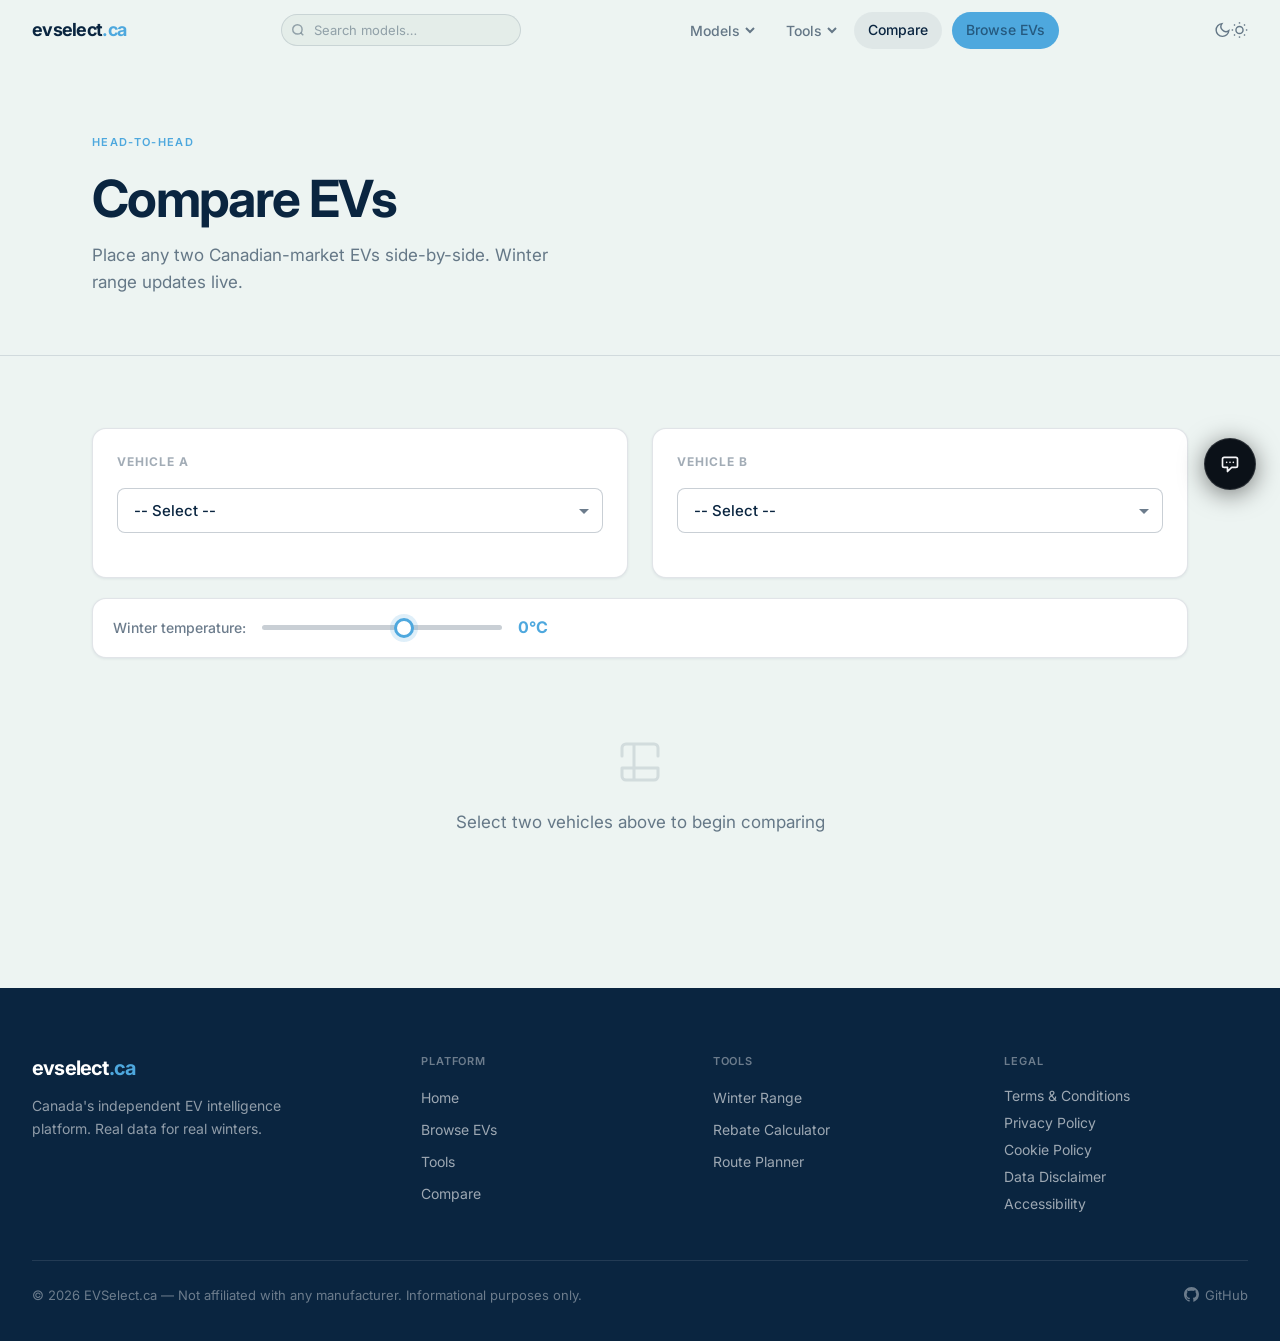
==== compare.html @ baa6e37b "first commit" ====
<!DOCTYPE html>
<html lang="en">
<head>
  <meta charset="UTF-8"/>
  <meta name="viewport" content="width=device-width,initial-scale=1.0"/>
  <title>Compare EVs — EVSelect.ca</title>
  <meta name="description" content="Side-by-side EV comparison with winter range, specs, rebates, and animated performance bars."/>
  <meta name="author" content="EVSelect.ca"/>
  <meta property="og:title" content="Compare EVs — EVSelect.ca"/>
  <meta property="og:description" content="Side-by-side EV comparison with winter range, specs, rebates, and animated performance bars."/>
  <meta property="og:type" content="website"/>
  <meta name="robots" content="index,follow"/>
  <link rel="icon" type="image/png" href="evcarslogo.png"/>
  <link rel="preconnect" href="https://fonts.googleapis.com"/>
  <link rel="preconnect" href="https://fonts.gstatic.com" crossorigin/>
  <link href="https://fonts.googleapis.com/css2?family=Inter:ital,opsz,wght@0,14..32,300..800;1,14..32,400&display=swap" rel="stylesheet"/>
  <link rel="stylesheet" href="shared/style.css"/>
  <script>if(localStorage.getItem('evs-theme')==='dark')document.documentElement.setAttribute('data-theme','dark');</script>
</head>
<body class="page-compare">
<nav id="evs-nav" role="navigation" aria-label="Main navigation">
  <div class="nav-inner">
    <a href="index.html" class="nav-logo" aria-label="EVSelect home">evselect<span>.ca</span></a>
    <div class="nav-search-wrap">
      <svg class="nav-search-icon" width="14" height="14" viewBox="0 0 24 24" fill="none" stroke="currentColor" stroke-width="2.5" aria-hidden="true"><circle cx="11" cy="11" r="8"/><path d="m21 21-4.35-4.35"/></svg>
      <input id="navSearchInput" type="search" class="nav-search" placeholder="Search models&#x2026;" autocomplete="off" aria-label="Search vehicles"/>
    </div>
    <div class="nav-links" id="navLinks">
      <div class="nav-dropdown-wrap" id="modelsDropdown">
        <button class="nav-dropdown-btn" aria-haspopup="true" aria-expanded="false" id="modelsBtn">
          Models
          <svg class="nav-dropdown-arrow" viewBox="0 0 12 12" fill="none" stroke="currentColor" stroke-width="2" aria-hidden="true"><path d="M2 4l4 4 4-4"/></svg>
        </button>
        <div class="nav-dropdown-menu" role="menu" id="modelsMenu">
          <div class="nav-dropdown-section">Browse All</div>
          <a href="vehicles.html" class="nav-dropdown-item" role="menuitem">All Electric Vehicles</a>
          <div class="nav-dropdown-divider"></div>
          <div class="nav-dropdown-section">Models</div>
          <a href="vehicles.html?q=Tesla+Model+Y" class="nav-dropdown-item" role="menuitem">Tesla Model Y</a>
          <a href="vehicles.html?q=Tesla+Model+3" class="nav-dropdown-item" role="menuitem">Tesla Model 3</a>
          <a href="vehicles.html?q=Hyundai+IONIQ+6" class="nav-dropdown-item" role="menuitem">Hyundai IONIQ 6</a>
          <a href="vehicles.html?q=Hyundai+IONIQ+5" class="nav-dropdown-item" role="menuitem">Hyundai IONIQ 5</a>
          <a href="vehicles.html?q=Kia+EV6" class="nav-dropdown-item" role="menuitem">Kia EV6</a>
          <a href="vehicles.html?q=Kia+EV9" class="nav-dropdown-item" role="menuitem">Kia EV9</a>
          <a href="vehicles.html?q=Chevrolet+Bolt" class="nav-dropdown-item" role="menuitem">Chevrolet Bolt EV</a>
          <a href="vehicles.html?q=Chevrolet+Equinox" class="nav-dropdown-item" role="menuitem">Chevrolet Equinox EV</a>
          <a href="vehicles.html?q=Ford+Mustang" class="nav-dropdown-item" role="menuitem">Ford Mustang Mach-E</a>
          <a href="vehicles.html?q=Volkswagen+ID.4" class="nav-dropdown-item" role="menuitem">Volkswagen ID.4</a>
          <a href="vehicles.html?q=Nissan+Ariya" class="nav-dropdown-item" role="menuitem">Nissan Ariya</a>
          <a href="vehicles.html?q=Nissan+LEAF" class="nav-dropdown-item" role="menuitem">Nissan LEAF</a>
          <a href="vehicles.html?q=BMW+i4" class="nav-dropdown-item" role="menuitem">BMW i4</a>
          <a href="vehicles.html?q=BMW+iX" class="nav-dropdown-item" role="menuitem">BMW iX</a>
          <a href="vehicles.html?q=Polestar+2" class="nav-dropdown-item" role="menuitem">Polestar 2</a>
          <a href="vehicles.html?q=Hyundai+Kona" class="nav-dropdown-item" role="menuitem">Hyundai Kona Electric</a>
          <a href="vehicles.html?q=Rivian+R1T" class="nav-dropdown-item" role="menuitem">Rivian R1T</a>
          <a href="vehicles.html?q=Subaru+Solterra" class="nav-dropdown-item" role="menuitem">Subaru Solterra</a>
          <a href="vehicles.html?q=Toyota+bZ4X" class="nav-dropdown-item" role="menuitem">Toyota bZ4X</a>
          <a href="vehicles.html?q=Volvo+EX40" class="nav-dropdown-item" role="menuitem">Volvo EX40</a>
          <a href="vehicles.html" class="nav-see-all">See all models &rarr;</a>
        </div>
      </div>
      <div class="nav-dropdown-wrap">
        <button class="nav-dropdown-btn" aria-haspopup="true" aria-expanded="false">
          Tools
          <svg class="nav-dropdown-arrow" viewBox="0 0 12 12" fill="none" stroke="currentColor" stroke-width="2" aria-hidden="true"><path d="M2 4l4 4 4-4"/></svg>
        </button>
        <div class="nav-dropdown-menu" role="menu">
          <div class="nav-dropdown-section">EV Tools</div>
          <a href="tools.html" class="nav-dropdown-item" role="menuitem">All Tools</a>
          <div class="nav-dropdown-divider"></div>
          <a href="tools.html#winter" class="nav-dropdown-item" role="menuitem">❄️ Winter Range Calculator</a>
          <a href="tools.html#rebate" class="nav-dropdown-item" role="menuitem">💰 Rebate Calculator</a>
          <a href="tools.html#route" class="nav-dropdown-item" role="menuitem">🗺️ Route Planner</a>
        </div>
      </div><a href="compare.html" class="active">Compare</a>
      <a href="vehicles.html" class="nav-cta">Browse EVs</a>
    </div>
    <button class="nav-theme-btn" id="themeToggle" aria-label="Toggle dark/light mode">
      <svg class="icon-moon" width="18" height="18" viewBox="0 0 24 24" fill="none" stroke="currentColor" stroke-width="2" aria-hidden="true"><path d="M21 12.79A9 9 0 1 1 11.21 3 7 7 0 0 0 21 12.79z"/></svg>
      <svg class="icon-sun" width="18" height="18" viewBox="0 0 24 24" fill="none" stroke="currentColor" stroke-width="2" aria-hidden="true"><circle cx="12" cy="12" r="5"/><line x1="12" y1="1" x2="12" y2="3"/><line x1="12" y1="21" x2="12" y2="23"/><line x1="4.22" y1="4.22" x2="5.64" y2="5.64"/><line x1="18.36" y1="18.36" x2="19.78" y2="19.78"/><line x1="1" y1="12" x2="3" y2="12"/><line x1="21" y1="12" x2="23" y2="12"/><line x1="4.22" y1="19.78" x2="5.64" y2="18.36"/><line x1="18.36" y1="5.64" x2="19.78" y2="4.22"/></svg>
    </button>
    <button class="nav-mob" id="mobBtn" aria-label="Open menu" aria-expanded="false" aria-controls="navLinks">
      <svg width="22" height="22" viewBox="0 0 22 22" fill="none" stroke="currentColor" stroke-width="2" aria-hidden="true"><path d="M3 6h16M3 11h16M3 16h16"/></svg>
    </button>
  </div>
</nav>

<section class="pg-header">
  <div class="wrap">
    <span class="eyebrow" data-reveal>Head-to-Head</span>
    <h1 class="section-title" data-reveal data-delay="1">Compare EVs</h1>
    <p class="fg2" style="margin-top:16px;font-size:17px;max-width:500px" data-reveal data-delay="2">Place any two Canadian-market EVs side-by-side. Winter range updates live.</p>
  </div>
</section>

<section class="section-sm">
  <div class="wrap">
    <!-- PICKERS -->
    <div class="compare-grid" data-reveal>
      <div class="cmp-picker-card">
        <div class="cmp-picker-label">Vehicle A</div>
        <div class="select-wrap">
          <select id="pickA" class="evs-select" aria-label="Select first vehicle to compare">
            <option value="">-- Select a vehicle --</option>
          </select>
        </div>
        <div id="cardA" class="cmp-preview" hidden></div>
      </div>
      <div class="cmp-picker-card">
        <div class="cmp-picker-label">Vehicle B</div>
        <div class="select-wrap">
          <select id="pickB" class="evs-select" aria-label="Select second vehicle to compare">
            <option value="">-- Select a vehicle --</option>
          </select>
        </div>
        <div id="cardB" class="cmp-preview" hidden></div>
      </div>
    </div>

    <!-- TEMP STRIP -->
    <div class="cmp-temp-strip" data-reveal>
      <label for="cmpTemp" style="font-size:14px;color:var(--fg2);font-weight:500">Winter temperature:</label>
      <input type="range" id="cmpTemp" min="-30" max="20" value="0" step="1" style="flex:1;max-width:240px" aria-label="Temperature for winter range comparison"/>
      <span id="cmpTempVal" class="accent" style="font-weight:700;font-size:16px;min-width:48px">0&deg;C</span>
    </div>

    <!-- COMPARISON TABLE -->
    <div id="cmpTable" hidden style="margin-top:40px" data-reveal>
      <div class="cmp-table-header">
        <div></div>
        <div id="cmpHdrA" class="cmp-hdr-name">Vehicle A</div>
        <div id="cmpHdrB" class="cmp-hdr-name">Vehicle B</div>
      </div>
      <div id="cmpRows"></div>
    </div>

    <div id="cmpEmpty" style="text-align:center;padding:80px 0;color:var(--fg3)">
      <svg width="48" height="48" viewBox="0 0 24 24" fill="none" stroke="currentColor" stroke-width="1.5" style="margin:0 auto 16px;opacity:.3" aria-hidden="true"><path stroke-linecap="round" stroke-linejoin="round" d="M9 3H5a2 2 0 0 0-2 2v4m6-6h10a2 2 0 0 1 2 2v4M9 3v18m0 0h10a2 2 0 0 0 2-2v-4M9 21H5a2 2 0 0 1-2-2v-4m0 0h18"/></svg>
      <p style="font-size:17px">Select two vehicles above to begin comparing</p>
    </div>
  </div>
</section>

<style>
.cmp-picker-card{
  background:var(--card);border:1px solid var(--border);
  border-radius:var(--r);padding:24px;display:flex;flex-direction:column;gap:16px;
  box-shadow:var(--shadow-sm);
}
.cmp-picker-label{font-size:12px;font-weight:700;letter-spacing:.08em;text-transform:uppercase;color:var(--fg3)}
.cmp-preview{display:flex;align-items:center;gap:16px;padding-top:4px}
.cmp-preview-img{width:80px;height:52px;object-fit:cover;border-radius:var(--r-sm);background:var(--bg2);flex-shrink:0;border:1px solid var(--border)}
.cmp-preview-name{font-size:16px;font-weight:600;letter-spacing:-.02em;color:var(--navy)}
.cmp-preview-price{font-size:14px;color:var(--fg2);margin-top:2px}
.cmp-temp-strip{
  display:flex;align-items:center;gap:16px;flex-wrap:wrap;
  margin-top:20px;padding:16px 20px;
  background:var(--card);border:1px solid var(--border);border-radius:var(--r);
  box-shadow:var(--shadow-sm);
}
.cmp-table-header{
  display:grid;grid-template-columns:200px 1fr 1fr;gap:20px;
  padding:0 0 12px;border-bottom:2px solid var(--border2);margin-bottom:4px;
}
.cmp-hdr-name{font-size:16px;font-weight:700;letter-spacing:-.025em;color:var(--navy)}
.cmp-row{
  display:grid;grid-template-columns:200px 1fr 1fr;gap:20px;align-items:center;
  padding:14px 0;border-bottom:1px solid var(--border);
}
.cmp-row:last-child{border-bottom:none}
.cmp-row-label{font-size:13px;color:var(--fg3);font-weight:500}
.cmp-val{font-size:16px;font-weight:600;letter-spacing:-.02em;color:var(--navy)}
.cmp-val-wrap{display:flex;flex-direction:column;gap:4px}
.cmp-bar-track{height:3px;background:var(--border);border-radius:99px;overflow:hidden}
.cmp-bar-fill{height:100%;border-radius:99px;background:var(--accent);transition:width 1.1s cubic-bezier(.16,1,.3,1)}
.cmp-better{color:var(--accent)}
.cmp-badge{display:inline-block;font-size:10px;font-weight:700;padding:2px 7px;border-radius:99px;background:var(--accent-d);color:var(--navy);border:1px solid var(--accent-g);margin-top:3px}
@media(max-width:640px){
  .cmp-table-header,.cmp-row{grid-template-columns:120px 1fr 1fr;gap:12px}
  .cmp-hdr-name,.cmp-val{font-size:14px}
  .cmp-row-label{font-size:12px}
}
</style>

<script>
'use strict';
var cmpVehicles = [], cmpTemp = 0;

function setSliderPct(el) {
  var pct = ((el.value - el.min) / (el.max - el.min)) * 100;
  el.style.setProperty('--pct', pct + '%');
}

document.addEventListener('DOMContentLoaded', async function() {
  cmpVehicles = await EVS.loadVehicles();
  var pickA = document.getElementById('pickA');
  var pickB = document.getElementById('pickB');
  var tempSl = document.getElementById('cmpTemp');
  var tempVal = document.getElementById('cmpTempVal');

  setSliderPct(tempSl);

  var opts = '<option value="">-- Select --</option>' +
    cmpVehicles.map(function(v) {
      return '<option value="' + v.id + '">' + (v.name||'Unknown') + '</option>';
    }).join('');
  pickA.innerHTML = opts;
  pickB.innerHTML = opts;

  function getV(id) { return cmpVehicles.find(function(v){ return v.id === id; }); }

  function renderPreview(el, v) {
    if (!v) { el.hidden = true; return; }
    el.hidden = false;
    el.innerHTML = '<img src="' + (v.img||'evcarslogo.png') + '" alt="' + (v.name||'') + '" class="cmp-preview-img"' +
      ' onerror="this.src=\'evcarslogo.png\';this.style.objectFit=\'contain\';this.style.padding=\'8px\';this.style.opacity=\'.3\'"/>' +
      '<div><div class="cmp-preview-name">' + (v.name||'Unknown') + '</div>' +
      '<div class="cmp-preview-price">' + (v.msrp ? 'From $' + v.msrp.toLocaleString('en-CA') : 'TBD') + '</div></div>';
  }

  function renderTable() {
    var va = getV(pickA.value);
    var vb = getV(pickB.value);
    renderPreview(document.getElementById('cardA'), va);
    renderPreview(document.getElementById('cardB'), vb);
    if (!va || !vb) {
      document.getElementById('cmpTable').hidden = true;
      document.getElementById('cmpEmpty').hidden = false;
      return;
    }
    document.getElementById('cmpTable').hidden = false;
    document.getElementById('cmpEmpty').hidden = true;
    document.getElementById('cmpHdrA').textContent = va.name||'A';
    document.getElementById('cmpHdrB').textContent = vb.name||'B';

    var wra = EVS.winterRange(va.range||0, cmpTemp);
    var wrb = EVS.winterRange(vb.range||0, cmpTemp);

    var rows = [
      { label: 'MSRP (CAD)', valA: va.msrp ? '$' + va.msrp.toLocaleString('en-CA') : '--', valB: vb.msrp ? '$' + vb.msrp.toLocaleString('en-CA') : '--', better: va.msrp && vb.msrp ? (va.msrp < vb.msrp ? 'A' : vb.msrp < va.msrp ? 'B' : '') : '', bar: false },
      { label: 'NRCan Range', valA: (va.range||0) + ' km', valB: (vb.range||0) + ' km', numA: va.range||0, numB: vb.range||0, better: (va.range||0) > (vb.range||0) ? 'A' : (vb.range||0) > (va.range||0) ? 'B' : '', bar: true },
      { label: 'Winter Range\n(' + (cmpTemp>0?'+':'') + cmpTemp + '\u00b0C)', valA: wra + ' km', valB: wrb + ' km', numA: wra, numB: wrb, better: wra > wrb ? 'A' : wrb > wra ? 'B' : '', bar: true },
      { label: 'Battery', valA: (va.battery||0) + ' kWh', valB: (vb.battery||0) + ' kWh', numA: va.battery||0, numB: vb.battery||0, better: (va.battery||0) > (vb.battery||0) ? 'A' : (vb.battery||0) > (va.battery||0) ? 'B' : '', bar: true },
      { label: 'DC Fast Charge', valA: (va.dc||0) + ' kW', valB: (vb.dc||0) + ' kW', numA: va.dc||0, numB: vb.dc||0, better: (va.dc||0) > (vb.dc||0) ? 'A' : (vb.dc||0) > (va.dc||0) ? 'B' : '', bar: true },
      { label: '0\u2013100 km/h', valA: va.acc ? va.acc + 's' : '--', valB: vb.acc ? vb.acc + 's' : '--', numA: va.acc||0, numB: vb.acc||0, better: va.acc && vb.acc ? (va.acc < vb.acc ? 'A' : vb.acc < va.acc ? 'B' : '') : '', bar: false, lowerBetter: true },
      { label: 'iZEV Rebate', valA: va.rebate ? '$' + va.rebate.toLocaleString('en-CA') : 'Not eligible', valB: vb.rebate ? '$' + vb.rebate.toLocaleString('en-CA') : 'Not eligible', better: (va.rebate||0) > (vb.rebate||0) ? 'A' : (vb.rebate||0) > (va.rebate||0) ? 'B' : '', bar: false },
      { label: 'Heat Pump', valA: va.hp ? '\u2713 Included' : '\u2715 No', valB: vb.hp ? '\u2713 Included' : '\u2715 No', better: va.hp && !vb.hp ? 'A' : vb.hp && !va.hp ? 'B' : '', bar: false },
      { label: 'Made in Canada', valA: va.ca ? '\u2713 Yes' : '\u2715 No', valB: vb.ca ? '\u2713 Yes' : '\u2715 No', better: '', bar: false }
    ];

    var maxAll = Math.max(va.range||0, vb.range||0, wra, wrb, va.battery||0, vb.battery||0, va.dc||0, vb.dc||0);

    document.getElementById('cmpRows').innerHTML = rows.map(function(r) {
      var aClass = r.better === 'A' ? ' cmp-better' : '';
      var bClass = r.better === 'B' ? ' cmp-better' : '';
      var aBadge = r.better === 'A' ? '<span class="cmp-badge">\u2191 Better</span>' : '';
      var bBadge = r.better === 'B' ? '<span class="cmp-badge">\u2191 Better</span>' : '';
      var aBar = '', bBar = '';
      if (r.bar && r.numA !== undefined && maxAll) {
        var pctA = Math.round((r.numA / maxAll) * 100);
        var pctB = Math.round((r.numB / maxAll) * 100);
        aBar = '<div class="cmp-bar-track"><div class="cmp-bar-fill" style="width:' + pctA + '%"></div></div>';
        bBar = '<div class="cmp-bar-track"><div class="cmp-bar-fill" style="width:' + pctB + '%"></div></div>';
      }
      return '<div class="cmp-row">' +
        '<div class="cmp-row-label">' + r.label.replace('\n','<br>') + '</div>' +
        '<div class="cmp-val-wrap"><div class="cmp-val' + aClass + '">' + r.valA + aBadge + '</div>' + aBar + '</div>' +
        '<div class="cmp-val-wrap"><div class="cmp-val' + bClass + '">' + r.valB + bBadge + '</div>' + bBar + '</div>' +
        '</div>';
    }).join('');
  }

  pickA.addEventListener('change', renderTable);
  pickB.addEventListener('change', renderTable);
  tempSl.addEventListener('input', function() {
    cmpTemp = +this.value;
    setSliderPct(this);
    tempVal.textContent = (cmpTemp > 0 ? '+' : '') + cmpTemp + '\u00b0C';
    renderTable();
  });
});
</script>
<footer>
  <div class="wrap-wide footer-inner">
    <div class="footer-top">
      <div>
        <div class="footer-brand-name">evselect<span>.ca</span></div>
        <p class="footer-brand-desc">Canada&#39;s independent EV intelligence platform. Real data for real winters.</p>
      </div>
      <div>
        <div class="footer-col-title">Platform</div>
        <div class="footer-links">
          <a href="index.html">Home</a>
          <a href="vehicles.html">Browse EVs</a>
          <a href="tools.html">Tools</a>
          <a href="compare.html">Compare</a>
        </div>
      </div>
      <div>
        <div class="footer-col-title">Tools</div>
        <div class="footer-links">
          <a href="tools.html#winter">Winter Range</a>
          <a href="tools.html#rebate">Rebate Calculator</a>
          <a href="tools.html#route">Route Planner</a>
        </div>
      </div>
      <div>
        <div class="footer-col-title">Legal</div>
        <div class="footer-links">
          <button onclick="openPolicy('terms')">Terms &amp; Conditions</button>
          <button onclick="openPolicy('privacy')">Privacy Policy</button>
          <button onclick="openPolicy('cookie')">Cookie Policy</button>
          <button onclick="openPolicy('disclaimer')">Data Disclaimer</button>
          <button onclick="openPolicy('accessibility')">Accessibility</button>
        </div>
      </div>
    </div>
    <div class="footer-bottom">
      <span class="footer-copy">&copy; <span id="footerYear"></span> EVSelect.ca &mdash; Not affiliated with any manufacturer. Informational purposes only.</span>
      <a href="https://github.com/GS-Codes0/NewEvWebsite" target="_blank" rel="noopener" class="footer-copy" style="display:flex;align-items:center;gap:6px">
        <svg width="15" height="15" viewBox="0 0 24 24" fill="currentColor" aria-hidden="true"><path d="M12 0C5.37 0 0 5.37 0 12c0 5.3 3.438 9.8 8.205 11.385.6.113.82-.258.82-.577 0-.285-.01-1.04-.015-2.04-3.338.724-4.042-1.61-4.042-1.61C4.422 18.07 3.633 17.7 3.633 17.7c-1.087-.744.084-.729.084-.729 1.205.084 1.838 1.236 1.838 1.236 1.07 1.835 2.809 1.305 3.495.998.108-.776.417-1.305.76-1.605-2.665-.3-5.466-1.332-5.466-5.93 0-1.31.465-2.38 1.235-3.22-.135-.303-.54-1.523.105-3.176 0 0 1.005-.322 3.3 1.23.96-.267 1.98-.399 3-.405 1.02.006 2.04.138 3 .405 2.28-1.552 3.285-1.23 3.285-1.23.645 1.653.24 2.873.12 3.176.765.84 1.23 1.91 1.23 3.22 0 4.61-2.805 5.625-5.475 5.92.42.36.81 1.096.81 2.22 0 1.606-.015 2.896-.015 3.286 0 .315.21.69.825.57C20.565 21.795 24 17.295 24 12c0-6.63-5.37-12-12-12"/></svg>
        GitHub
      </a>
    </div>
  </div>
</footer>

<div id="policy-modal" role="dialog" aria-modal="true" aria-labelledby="policyTitle">
  <div class="modal-backdrop" onclick="closePolicy()"></div>
  <div class="modal-box">
    <div class="modal-hd">
      <h2 id="policyTitle"></h2>
      <button class="modal-close" onclick="closePolicy()" aria-label="Close">&times;</button>
    </div>
    <div class="modal-body" id="policyBody"></div>
    <div class="modal-ft">
      <button class="btn btn-primary btn-sm" onclick="closePolicy()">Close</button>
    </div>
  </div>
</div>

<script src="shared/data.js"></script>
<script src="shared/chat.js"></script>
<script>
// Theme toggle
(function(){
  var saved = localStorage.getItem('evs-theme');
  if(saved === 'dark') document.documentElement.setAttribute('data-theme','dark');
  var btn = document.getElementById('themeToggle');
  if(btn) btn.addEventListener('click', function(){
    var isDark = document.documentElement.getAttribute('data-theme') === 'dark';
    document.documentElement.setAttribute('data-theme', isDark ? 'light' : 'dark');
    localStorage.setItem('evs-theme', isDark ? 'light' : 'dark');
  });
})();

// Nav scroll + mobile
(function(){
  var nav = document.getElementById('evs-nav');
  var links = document.getElementById('navLinks');
  var btn = document.getElementById('mobBtn');
  window.addEventListener('scroll', function(){ nav.classList.toggle('scrolled', window.scrollY > 20); }, {passive:true});
  if(btn) btn.addEventListener('click', function(){
    var o = links.classList.toggle('open');
    btn.setAttribute('aria-expanded', o);
  });
  var path = location.pathname.split('/').pop() || 'index.html';
  document.querySelectorAll('.nav-links a:not(.nav-cta)').forEach(function(a){
    if(a.getAttribute('href') === path) a.classList.add('active');
  });
  var fy = document.getElementById('footerYear');
  if(fy) fy.textContent = new Date().getFullYear();

  // Nav search bar
  var navSearch = document.getElementById('navSearchInput');
  if(navSearch){
    navSearch.addEventListener('keydown', function(e){
      if(e.key === 'Enter' && this.value.trim()){
        window.location.href = 'vehicles.html?q=' + encodeURIComponent(this.value.trim());
      }
    });
  }
})();

// Scroll reveal
(function(){
  var obs = new IntersectionObserver(function(entries){
    entries.forEach(function(e){ if(e.isIntersecting){ e.target.classList.add('in'); obs.unobserve(e.target); } });
  }, {threshold:0.08});
  function init(){ document.querySelectorAll('[data-reveal]').forEach(function(el){ obs.observe(el); }); }
  if(document.readyState==='loading') document.addEventListener('DOMContentLoaded',init); else init();
})();

// Policies
var POLICIES = {
  terms:{title:'Terms & Conditions',body:'<p style="color:var(--fg3);font-size:13px;margin-bottom:16px">Last updated: September 2026</p><h3>1. Acceptance</h3><p>By accessing EVSelect.ca you accept these Terms. If you disagree, do not use this platform.</p><h3>2. Data Accuracy</h3><p>Vehicle range figures are NRCan official ratings. Winter range estimates use a simplified thermal degradation model. <strong>Do not rely solely on these estimates for critical journey safety decisions.</strong></p><h3>3. Rebate Information</h3><p>Based on publicly available government data and may be outdated. Always verify directly with Transport Canada or your provincial ministry before purchasing.</p><h3>4. No Financial Advice</h3><p>All content is for informational purposes only and does not constitute financial, legal, or purchasing advice.</p><h3>5. Limitation of Liability</h3><p>EVSelect is not liable for any damages resulting from platform use, including range errors, rebate inaccuracies, or service interruptions.</p><h3>6. Governing Law</h3><p>Governed by the laws of Alberta, Canada.</p>'},
  privacy:{title:'Privacy Policy',body:'<p style="color:var(--fg3);font-size:13px;margin-bottom:16px">Last updated: September 2026 &mdash; PIPEDA Compliant</p><h3>What We Collect</h3><ul><li>Anonymised usage data via server logs (consent-based analytics only)</li><li>AI assistant chat messages (processed by Hugging Face free API)</li><li>Cookie consent preference stored in browser localStorage</li></ul><h3>What We Do NOT Collect</h3><p>We do not collect names, emails, payment info, or government IDs. We do not sell your data.</p><h3>Your PIPEDA Rights</h3><p>You may access information we hold, request corrections, withdraw consent, or file a complaint with the Office of the Privacy Commissioner of Canada.</p>'},
  cookie:{title:'Cookie Policy',body:'<h3>Cookies We Use</h3><table><thead><tr><th>Cookie</th><th>Purpose</th><th>Type</th></tr></thead><tbody><tr><td>evs_consent</td><td>Consent preference</td><td>Essential</td></tr><tr><td>_ga, _gid</td><td>Analytics (if enabled)</td><td>Optional</td></tr></tbody></table><h3>localStorage</h3><p>We use browser localStorage for your preference. This is not transmitted to our servers.</p>'},
  disclaimer:{title:'Data Disclaimer',body:'<h3>Vehicle Range</h3><p>NRCan official ratings for the best available trim. Real-world range varies by temperature, speed, cargo, HVAC, and battery age.</p><h3>Winter Range Calculator</h3><p>Uses a simplified linear model (0% loss at 0&deg;C, 35% at &minus;30&deg;C). <strong>Do not use as your only planning tool for critical winter journeys.</strong></p><h3>Rebate Information</h3><p>Verify directly with: <a href="https://tc.canada.ca" target="_blank">Transport Canada iZEV</a>, <a href="https://goelectricbc.gov.bc.ca" target="_blank">Go Electric BC</a>, <a href="https://vehiculeselectriques.gouv.qc.ca" target="_blank">Roulez Vert QC</a>.</p>'},
  accessibility:{title:'Accessibility Statement',body:'<p>EVSelect strives to conform to WCAG 2.1 Level AA.</p><h3>Features Implemented</h3><ul><li>Semantic HTML5 heading hierarchy</li><li>ARIA labels on all interactive elements</li><li>Full keyboard navigability</li><li>High-contrast dark mode</li><li>Focus-visible styles</li><li>Alt text on all images</li><li>aria-live regions on dynamic content</li></ul><h3>Feedback</h3><p>Report issues via <a href="https://github.com/GS-Codes0/NewEvWebsite" target="_blank">GitHub</a>. We respond within 5 business days.</p>'}
};
function openPolicy(k){
  var p=POLICIES[k]; if(!p) return;
  document.getElementById('policyTitle').textContent=p.title;
  document.getElementById('policyBody').innerHTML=p.body;
  document.getElementById('policy-modal').classList.add('open');
  document.body.style.overflow='hidden';
}
function closePolicy(){
  document.getElementById('policy-modal').classList.remove('open');
  document.body.style.overflow='';
}
document.addEventListener('keydown',function(e){ if(e.key==='Escape') closePolicy(); });
</script>
</body>
</html>
---- shared/style.css ----
/* ── EVSelect.ca Design System — Canadian Glacier Palette ───── */
:root {
  /* Colour tokens — LIGHT MODE */
  --bg:        #EDF4F2;
  --bg2:       #E4EDE9;
  --bg3:       #DAE6E2;
  --navy:      #0A2540;
  --navy-mid:  #0E3259;
  --navy-lt:   rgba(10,37,64,0.06);
  --accent:    #4EA8DE;
  --accent-d:  rgba(78,168,222,0.12);
  --accent-g:  rgba(78,168,222,0.25);

  /* Foreground */
  --fg:        #0A2540;
  --fg2:       rgba(10,37,64,0.60);
  --fg3:       rgba(10,37,64,0.38);

  /* Borders */
  --border:    rgba(10,37,64,0.12);
  --border2:   rgba(10,37,64,0.22);

  /* Surfaces */
  --card:      #FFFFFF;
  --card-h:    #F5FAF8;

  /* Radius & spacing */
  --r:         14px;
  --r-sm:      8px;
  --nav-h:     62px;
  --max:       1160px;
  --maxw:      1440px;

  /* Shadows — clean, no glow */
  --shadow-sm: 0 1px 3px rgba(10,37,64,0.08);
  --shadow-md: 0 4px 16px rgba(10,37,64,0.10);
  --shadow-lg: 0 12px 40px rgba(10,37,64,0.14);

  /* Nav */
  --nav-bg:    rgba(237,244,242,0.97);
  --nav-scrolled-bg: rgba(237,244,242,0.94);
}

/* ── DARK MODE ── */
[data-theme="dark"] {
  --bg:        #0D1117;
  --bg2:       #161B22;
  --bg3:       #1C2330;
  --navy:      #E6EDF3;
  --navy-mid:  #CDD9E5;
  --navy-lt:   rgba(230,237,243,0.08);
  --accent:    #58A6FF;
  --accent-d:  rgba(88,166,255,0.12);
  --accent-g:  rgba(88,166,255,0.25);

  --fg:        #E6EDF3;
  --fg2:       rgba(230,237,243,0.65);
  --fg3:       rgba(230,237,243,0.40);

  --border:    rgba(230,237,243,0.10);
  --border2:   rgba(230,237,243,0.18);

  --card:      #161B22;
  --card-h:    #1C2330;

  --shadow-sm: 0 1px 3px rgba(0,0,0,0.30);
  --shadow-md: 0 4px 16px rgba(0,0,0,0.35);
  --shadow-lg: 0 12px 40px rgba(0,0,0,0.50);

  --nav-bg:    rgba(13,17,23,0.97);
  --nav-scrolled-bg: rgba(13,17,23,0.94);
}

/* ── RESET ── */
*,*::before,*::after{box-sizing:border-box;margin:0;padding:0}
html{scroll-behavior:smooth;font-size:16px}
body{
  background:var(--bg);color:var(--fg);
  font-family:'Inter',-apple-system,BlinkMacSystemFont,'Helvetica Neue',sans-serif;
  font-size:17px;line-height:1.58;
  -webkit-font-smoothing:antialiased;
  -moz-osx-font-smoothing:grayscale;
  overflow-x:hidden;
  transition:background .3s,color .3s;
}
img{display:block;max-width:100%;image-rendering:high-quality;-webkit-backface-visibility:hidden;backface-visibility:hidden}
a{color:inherit;text-decoration:none}
button{cursor:pointer;font-family:inherit;border:none;background:none}
select,input,textarea{font-family:inherit}
::-webkit-scrollbar{width:5px;height:5px}
::-webkit-scrollbar-track{background:var(--bg)}
::-webkit-scrollbar-thumb{background:rgba(10,37,64,0.18);border-radius:99px}
::-webkit-scrollbar-thumb:hover{background:var(--accent)}
:focus-visible{outline:2px solid var(--accent);outline-offset:3px;border-radius:var(--r-sm)}

/* ── TYPOGRAPHY ── */
.eyebrow{
  font-size:11px;font-weight:600;letter-spacing:0.12em;
  text-transform:uppercase;color:var(--accent);
  display:block;margin-bottom:20px;
}
.hero-title{
  font-size:clamp(42px,7.5vw,88px);
  font-weight:700;letter-spacing:-0.04em;line-height:1.04;
  color:var(--navy);
}
.section-title{
  font-size:clamp(30px,4vw,54px);
  font-weight:700;letter-spacing:-0.032em;line-height:1.06;
  color:var(--navy);
}
.card-title{font-size:19px;font-weight:600;letter-spacing:-0.022em;line-height:1.2;color:var(--navy)}
h1,h2,h3,h4{letter-spacing:-0.03em;line-height:1.06;color:var(--navy)}
p{color:var(--fg2)}
.fg2{color:var(--fg2)} .fg3{color:var(--fg3)} .accent{color:var(--accent)}

/* ── NAV ── */
#evs-nav{
  position:fixed;top:0;left:0;right:0;z-index:200;
  height:var(--nav-h);display:flex;align-items:center;
  transition:background .3s,border-color .3s,box-shadow .3s;
  border-bottom:1px solid transparent;
  background:var(--nav-bg);
}
#evs-nav.scrolled{
  background:var(--nav-scrolled-bg);
  backdrop-filter:blur(16px);
  -webkit-backdrop-filter:blur(16px);
  border-bottom-color:var(--border);
  box-shadow:var(--shadow-sm);
}
.nav-inner{
  max-width:var(--maxw);margin:0 auto;width:100%;
  padding:0 32px;display:flex;align-items:center;justify-content:space-between;gap:16px;
}
.nav-logo{font-size:18px;font-weight:700;letter-spacing:-0.04em;color:var(--navy)}
.nav-logo span{color:var(--accent)}
.nav-links{display:flex;align-items:center;gap:2px}
.nav-links a{
  font-size:14px;font-weight:500;color:var(--fg2);
  padding:7px 14px;border-radius:99px;
  transition:color .2s,background .2s;
}
.nav-links a:hover{color:var(--navy);background:var(--navy-lt)}
.nav-links a.active{color:var(--navy);background:var(--navy-lt)}
.nav-cta{
  font-size:13px;font-weight:600;color:#fff;
  background:var(--accent);padding:8px 18px;border-radius:99px;
  margin-left:8px;transition:opacity .2s,transform .15s;
}
.nav-cta:hover{opacity:.88;transform:scale(.98)}
.nav-mob{display:none;padding:4px;color:var(--navy)}

/* ── NAV SEARCH ── */
.nav-search-wrap{
  flex:1;max-width:240px;position:relative;
}
.nav-search-icon{
  position:absolute;left:10px;top:50%;translate:0 -50%;
  color:var(--fg3);pointer-events:none;
}
.nav-search{
  background:var(--bg2);border:1.5px solid var(--border);
  border-radius:99px;color:var(--fg);font-size:13px;
  padding:7px 12px 7px 32px;outline:none;width:100%;
  transition:border-color .2s,background .2s;
}
.nav-search:focus{border-color:var(--accent);background:var(--card)}
.nav-search::placeholder{color:var(--fg3)}

/* ── NAV THEME TOGGLE ── */
.nav-theme-btn{
  display:flex;align-items:center;justify-content:center;
  width:34px;height:34px;border-radius:99px;
  color:var(--fg2);transition:background .2s,color .2s;
  flex-shrink:0;
}
.nav-theme-btn:hover{background:var(--navy-lt);color:var(--navy)}
.nav-theme-btn svg{display:block}
.icon-sun{display:none}
.icon-moon{display:block}
[data-theme="dark"] .icon-sun{display:block}
[data-theme="dark"] .icon-moon{display:none}

/* ── MODELS DROPDOWN ── */
.nav-dropdown-wrap{
  position:relative;
}
.nav-dropdown-btn{
  display:flex;align-items:center;gap:4px;
  font-size:14px;font-weight:500;color:var(--fg2);
  padding:7px 14px;border-radius:99px;
  transition:color .2s,background .2s;
  cursor:pointer;background:none;border:none;
  font-family:inherit;
}
.nav-dropdown-btn:hover,.nav-dropdown-wrap:hover .nav-dropdown-btn{
  color:var(--navy);background:var(--navy-lt);
}
.nav-dropdown-btn.active{color:var(--navy);background:var(--navy-lt)}
.nav-dropdown-arrow{
  width:12px;height:12px;
  transition:transform .2s;
  flex-shrink:0;
}
.nav-dropdown-wrap:hover .nav-dropdown-arrow{
  transform:rotate(180deg);
}
.nav-dropdown-menu{
  position:absolute;top:calc(100% + 8px);left:0;
  background:var(--card);
  border:1px solid var(--border2);
  border-radius:var(--r);
  box-shadow:var(--shadow-lg);
  min-width:210px;
  padding:6px;
  opacity:0;visibility:hidden;
  transform:translateY(-8px);
  transition:opacity .18s,transform .18s,visibility .18s;
  z-index:300;
  max-height:420px;
  overflow-y:auto;
}
.nav-dropdown-wrap:hover .nav-dropdown-menu{
  opacity:1;visibility:visible;transform:none;
}
.nav-dropdown-section{
  font-size:10px;font-weight:700;letter-spacing:.08em;
  text-transform:uppercase;color:var(--fg3);
  padding:6px 10px 4px;
}
.nav-dropdown-item{
  display:block;
  font-size:13px;font-weight:500;color:var(--fg2);
  padding:7px 10px;border-radius:var(--r-sm);
  transition:background .15s,color .15s;
  text-decoration:none;
  white-space:nowrap;
}
.nav-dropdown-item:hover{background:var(--navy-lt);color:var(--navy)}
.nav-dropdown-divider{
  height:1px;background:var(--border);margin:4px 0;
}
.nav-see-all{
  display:block;text-align:center;
  font-size:12px;font-weight:600;color:var(--accent);
  padding:8px 10px;border-radius:var(--r-sm);
  transition:background .15s;
  text-decoration:none;
  border-top:1px solid var(--border);margin-top:4px;
}
.nav-see-all:hover{background:var(--accent-d)}

@media(max-width:680px){
  .nav-links>a:not(.nav-cta){display:none}
  .nav-links>.nav-dropdown-wrap{display:none}
  .nav-cta{display:none}
  .nav-search-wrap{display:none}
  .nav-mob{display:flex;align-items:center;justify-content:center}
  .nav-links.open{
    display:flex;flex-direction:column;align-items:stretch;
    position:fixed;top:var(--nav-h);left:0;right:0;
    background:var(--bg);
    padding:20px 20px 28px;gap:2px;
    border-bottom:1px solid var(--border);
    box-shadow:var(--shadow-md);
  }
  .nav-links.open a{display:block;font-size:17px;padding:12px 16px;border-radius:var(--r-sm)}
  .nav-links.open .nav-dropdown-wrap{display:block}
  .nav-links.open .nav-dropdown-btn{
    width:100%;font-size:17px;padding:12px 16px;border-radius:var(--r-sm);
    justify-content:space-between;
  }
  .nav-links.open .nav-dropdown-menu{
    position:static;box-shadow:none;border:none;
    opacity:1;visibility:visible;transform:none;
    background:var(--bg2);border-radius:var(--r-sm);
    margin-top:4px;padding:4px;
    max-height:none;
  }
  .nav-links.open .nav-cta{
    margin:8px 0 0;background:var(--accent);color:#fff;
    text-align:center;padding:13px;border-radius:var(--r);
    display:block;
  }
}

/* ── BUTTONS ── */
.btn{
  display:inline-flex;align-items:center;gap:8px;
  font-size:15px;font-weight:600;padding:13px 26px;border-radius:99px;
  transition:background .2s,color .2s,border-color .2s,transform .15s;white-space:nowrap;
}
.btn-primary{background:var(--navy);color:#fff}
.btn-primary:hover{background:var(--navy-mid);transform:scale(.98)}
.btn-ghost{
  color:var(--navy);border:1.5px solid var(--border2);
  background:transparent;
}
.btn-ghost:hover{border-color:var(--accent);color:var(--accent);background:var(--accent-d)}
.btn-sm{font-size:13px;font-weight:600;padding:9px 20px;border-radius:99px}

/* ── LAYOUT ── */
.wrap{max-width:var(--max);margin:0 auto;padding:0 32px}
.wrap-wide{max-width:var(--maxw);margin:0 auto;padding:0 32px}
.section{padding:110px 0}
.section-sm{padding:72px 0}
@media(max-width:768px){
  .wrap,.wrap-wide{padding:0 20px}
  .section{padding:72px 0}
  .section-sm{padding:48px 0}
  .nav-inner{padding:0 20px}
}

/* ── SCROLL REVEAL ── */
[data-reveal]{
  opacity:0;transform:translateY(24px);
  transition:opacity .75s cubic-bezier(.16,1,.3,1),
              transform .75s cubic-bezier(.16,1,.3,1);
}
[data-reveal].in{opacity:1;transform:none}
[data-delay='1']{transition-delay:.10s}
[data-delay='2']{transition-delay:.20s}
[data-delay='3']{transition-delay:.32s}
[data-delay='4']{transition-delay:.44s}
[data-delay='5']{transition-delay:.58s}

/* ── CARDS ── */
.ev-card{
  background:var(--card);border:1px solid var(--border);
  border-radius:var(--r);overflow:hidden;
  box-shadow:var(--shadow-sm);
  transition:border-color .25s,transform .25s,box-shadow .25s;
  display:flex;flex-direction:column;
}
.ev-card:hover{
  border-color:var(--border2);
  transform:translateY(-3px);
  box-shadow:var(--shadow-md);
}
.ev-card-img-wrap{
  overflow:hidden;background:var(--bg2);aspect-ratio:16/10;
  position:relative;
}
.ev-card-img{
  width:100%;height:100%;object-fit:cover;object-position:center;
  transition:transform .5s cubic-bezier(.16,1,.3,1);
  will-change:transform;
  -webkit-transform:translateZ(0) scale(1);
  transform:translateZ(0) scale(1);
  image-rendering:-webkit-optimize-contrast;
  image-rendering:crisp-edges;
}
.ev-card:hover .ev-card-img{-webkit-transform:translateZ(0) scale(1.04);transform:translateZ(0) scale(1.04)}
.ev-card-body{padding:18px 20px 20px;flex:1;display:flex;flex-direction:column;gap:12px}

.badge{
  font-size:10px;font-weight:700;letter-spacing:.06em;
  text-transform:uppercase;padding:3px 9px;border-radius:99px;
  display:inline-block;
}
.badge-g{background:var(--accent-d);color:var(--navy);border:1px solid var(--accent-g)}
.badge-o{border:1px solid var(--border2);color:var(--fg2)}
.badge-b{background:var(--navy-lt);color:var(--navy);border:1px solid rgba(10,37,64,0.15)}

.stat-grid{display:grid;grid-template-columns:1fr 1fr;gap:10px;margin-top:4px}
.stat-cell{
  background:var(--bg);border-radius:var(--r-sm);
  padding:10px 12px;border:1px solid var(--border);
}
.stat-label{font-size:10px;color:var(--fg3);text-transform:uppercase;letter-spacing:.06em;margin-bottom:3px}
.stat-val{font-size:15px;font-weight:600;letter-spacing:-.02em;color:var(--navy)}

.range-bar-wrap{margin-top:2px}
.range-bar-track{height:3px;background:var(--border);border-radius:99px;overflow:hidden}
.range-bar-fill{
  height:100%;border-radius:99px;
  background:var(--accent);
  transition:width 1s cubic-bezier(.16,1,.3,1);
}
.range-bar-fill.amber{background:#d97706}
.range-bar-fill.rose{background:#e11d48}

/* ── FORM ELEMENTS ── */
.evs-select,.evs-input{
  background:var(--card);border:1.5px solid var(--border2);
  border-radius:var(--r-sm);color:var(--fg);font-size:15px;font-weight:500;
  padding:12px 16px;outline:none;width:100%;
  transition:border-color .2s;appearance:none;-webkit-appearance:none;
}
.evs-select:focus,.evs-input:focus{border-color:var(--accent)}
.evs-select option{background:var(--card);color:var(--navy)}
.select-wrap{position:relative}
.select-wrap::after{
  content:'';position:absolute;right:14px;top:50%;
  translate:0 -50%;pointer-events:none;
  border:5px solid transparent;border-top-color:var(--fg2);margin-top:3px;
}

input[type=range]{-webkit-appearance:none;appearance:none;background:transparent;cursor:pointer;width:100%}
input[type=range]::-webkit-slider-runnable-track{
  height:5px;border-radius:99px;
  background:var(--border2);
}
input[type=range]::-webkit-slider-thumb{
  -webkit-appearance:none;width:20px;height:20px;border-radius:50%;
  background:#fff;border:3px solid var(--accent);margin-top:-7.5px;
  box-shadow:0 0 0 4px rgba(78,168,222,0.18);transition:box-shadow .2s;
}
input[type=range]::-webkit-slider-thumb:hover{box-shadow:0 0 0 8px rgba(78,168,222,0.14)}
input[type=range]::-moz-range-track{height:5px;border-radius:99px;background:var(--border2)}
input[type=range]::-moz-range-thumb{
  width:20px;height:20px;border-radius:50%;
  background:#fff;border:3px solid var(--accent);
  box-shadow:0 0 0 4px rgba(78,168,222,0.18);
}

/* ── FOOTER ── */
footer{
  padding:64px 0 36px;
  border-top:1px solid var(--border);
  background:var(--navy);
  color:#fff;
}
[data-theme="dark"] footer{background:#090D13;}
.footer-top{
  display:grid;grid-template-columns:1.4fr 1fr 1fr 1fr;
  gap:48px;margin-bottom:48px;
}
.footer-brand-name{font-size:20px;font-weight:700;letter-spacing:-.04em;margin-bottom:10px;color:#fff}
.footer-brand-name span{color:var(--accent)}
.footer-brand-desc{font-size:14px;color:rgba(255,255,255,0.55);max-width:260px;line-height:1.62}
.footer-col-title{font-size:11px;font-weight:600;letter-spacing:.08em;text-transform:uppercase;color:rgba(255,255,255,0.40);margin-bottom:16px}
.footer-links{display:flex;flex-direction:column;gap:10px}
.footer-links a,.footer-links button{
  font-size:14px;color:rgba(255,255,255,0.60);transition:color .2s;
  background:none;border:none;text-align:left;padding:0;cursor:pointer;
}
.footer-links a:hover,.footer-links button:hover{color:var(--accent)}
.footer-bottom{
  display:flex;align-items:center;justify-content:space-between;
  flex-wrap:wrap;gap:12px;padding-top:24px;border-top:1px solid rgba(255,255,255,0.10);
}
.footer-copy{font-size:13px;color:rgba(255,255,255,0.40)}
@media(max-width:768px){
  .footer-top{grid-template-columns:1fr 1fr;gap:32px}
}
@media(max-width:480px){
  .footer-top{grid-template-columns:1fr}
}

/* ── POLICY MODAL ── */
#policy-modal{
  display:none;position:fixed;inset:0;z-index:300;
  align-items:center;justify-content:center;padding:16px;
}
#policy-modal.open{display:flex}
.modal-backdrop{
  position:absolute;inset:0;
  background:rgba(10,37,64,0.50);backdrop-filter:blur(6px);
}
.modal-box{
  position:relative;background:var(--card);border:1px solid var(--border2);
  border-radius:var(--r);width:100%;max-width:660px;
  max-height:88vh;display:flex;flex-direction:column;
  overflow:hidden;box-shadow:var(--shadow-lg);
}
.modal-hd{
  display:flex;align-items:center;justify-content:space-between;
  padding:20px 24px;border-bottom:1px solid var(--border);flex-shrink:0;
}
.modal-hd h2{font-size:18px;font-weight:700;letter-spacing:-.025em;color:var(--navy)}
.modal-close{
  color:var(--fg2);width:32px;height:32px;border-radius:8px;
  display:flex;align-items:center;justify-content:center;
  font-size:22px;transition:background .2s,color .2s;line-height:1;
}
.modal-close:hover{background:var(--navy-lt);color:var(--navy)}
.modal-body{overflow-y:auto;flex:1;padding:24px}
.modal-body h3{font-size:15px;font-weight:600;color:var(--navy);margin:20px 0 6px;letter-spacing:-.01em}
.modal-body p,.modal-body li{font-size:14px;color:var(--fg2);line-height:1.72;margin-bottom:8px}
.modal-body ul{padding-left:20px;margin-bottom:12px}
.modal-body a{color:var(--accent)}
.modal-body table{width:100%;border-collapse:collapse;font-size:13px;margin:12px 0}
.modal-body th{text-align:left;padding:8px 10px;color:var(--fg3);border-bottom:1px solid var(--border)}
.modal-body td{padding:8px 10px;color:var(--fg2);border-bottom:1px solid var(--border)}
.modal-ft{padding:16px 24px;border-top:1px solid var(--border);flex-shrink:0;display:flex;justify-content:flex-end}

/* ── LOADING SPINNER ── */
.spinner{
  width:32px;height:32px;border-radius:50%;
  border:2.5px solid var(--border2);border-top-color:var(--accent);
  animation:spin .7s linear infinite;
}
@keyframes spin{to{transform:rotate(360deg)}}

/* ── PAGE HEADER ── */
.pg-header{
  padding:calc(var(--nav-h) + 72px) 0 60px;
  border-bottom:1px solid var(--border);
}

/* ── UTILS ── */
.grid-2{display:grid;grid-template-columns:1fr 1fr;gap:24px}
.grid-3{display:grid;grid-template-columns:repeat(3,1fr);gap:24px}
.grid-4{display:grid;grid-template-columns:repeat(4,1fr);gap:20px}
@media(max-width:1100px){.grid-4{grid-template-columns:repeat(3,1fr)}}
@media(max-width:840px){.grid-3,.grid-4{grid-template-columns:repeat(2,1fr)}}
@media(max-width:560px){.grid-2,.grid-3,.grid-4{grid-template-columns:1fr}}
.flex-center{display:flex;align-items:center;justify-content:center}
.gap-3{gap:12px} .gap-4{gap:16px} .gap-6{gap:24px}
.mt-2{margin-top:8px} .mt-3{margin-top:12px} .mt-4{margin-top:16px} .mt-6{margin-top:24px} .mt-8{margin-top:32px}
.mb-2{margin-bottom:8px} .mb-4{margin-bottom:16px} .mb-6{margin-bottom:24px} .mb-8{margin-bottom:32px}
.divider{border:none;border-top:1px solid var(--border);margin:0}

/* ── HORIZONTAL CAROUSEL ── */
.carousel{
  display:flex;gap:24px;overflow-x:auto;
  scroll-snap-type:x mandatory;-webkit-overflow-scrolling:touch;
  scrollbar-width:none;padding-bottom:4px;
}
.carousel::-webkit-scrollbar{display:none}
.carousel-item{flex:0 0 340px;scroll-snap-align:start}
@media(max-width:560px){.carousel-item{flex:0 0 86vw}}

/* ── TOOLS PAGE ── */
.tool-section{
  padding:100px 0;border-bottom:1px solid var(--border);
}
.tool-section:last-of-type{border-bottom:none}
.tool-inner{
  display:grid;grid-template-columns:1fr 1fr;gap:80px;align-items:start;
}
@media(max-width:840px){.tool-inner{grid-template-columns:1fr;gap:48px}}
.tool-result-card{
  background:var(--card);border:1px solid var(--border);
  border-radius:var(--r);padding:28px;box-shadow:var(--shadow-sm);
}
.big-num{
  font-size:clamp(48px,6vw,72px);font-weight:700;
  letter-spacing:-.045em;line-height:1;
  color:var(--navy);
}
.province-grid{display:grid;grid-template-columns:1fr 1fr;gap:10px}
.province-btn{
  padding:14px 16px;border-radius:var(--r-sm);
  border:1.5px solid var(--border2);background:var(--card);
  color:var(--fg2);font-size:14px;font-weight:600;
  transition:all .2s;text-align:left;cursor:pointer;
}
.province-btn:hover{border-color:var(--accent);background:var(--accent-d);color:var(--navy)}
.province-btn.active{border-color:var(--accent);background:var(--accent-d);color:var(--navy)}
.province-btn .pb-name{font-size:12px;font-weight:400;color:var(--fg3);margin-top:3px;display:block}
.rebate-line{
  display:flex;justify-content:space-between;align-items:center;
  padding:14px 0;border-bottom:1px solid var(--border);font-size:15px;
}
.rebate-line:last-child{border-bottom:none}
.rebate-amt{font-weight:700;font-size:18px;color:var(--navy)}
.rebate-amt.pos{color:var(--accent)}
.rebate-amt.zero{color:var(--fg3)}
.route-btn{
  display:flex;flex-direction:column;gap:4px;
  padding:18px 20px;border-radius:var(--r);
  border:1.5px solid var(--border);background:var(--card);
  text-align:left;transition:all .25s;cursor:pointer;width:100%;
}
.route-btn:hover{border-color:var(--border2);background:var(--bg2)}
.route-btn.active{border-color:var(--accent);background:var(--accent-d)}
.route-tag{font-size:10px;font-weight:700;letter-spacing:.08em;text-transform:uppercase;color:var(--fg3);margin-bottom:4px}
.route-btn.active .route-tag{color:var(--accent)}
.route-name{font-size:15px;font-weight:600;color:var(--navy);letter-spacing:-.02em}
.route-sub{font-size:13px;color:var(--fg2);margin-top:2px}
.timeline{display:flex;flex-direction:column;gap:0}
.timeline-stop{
  display:flex;gap:16px;align-items:flex-start;padding:16px 0;
  border-bottom:1px solid var(--border);
}
.timeline-stop:last-child{border-bottom:none}
.tl-dot{
  width:10px;height:10px;border-radius:50%;
  background:var(--accent);flex-shrink:0;margin-top:6px;
}
.tl-dot.stop{background:var(--fg3)}
.tl-label{font-size:13px;color:var(--fg2)}
.tl-title{font-size:15px;font-weight:600;letter-spacing:-.02em;color:var(--navy)}

/* ── COMPARE PAGE ── */
.compare-grid{display:grid;grid-template-columns:1fr 1fr;gap:24px}
@media(max-width:640px){.compare-grid{grid-template-columns:1fr}}
.compare-row{
  display:grid;grid-template-columns:200px 1fr 1fr;gap:20px;align-items:center;
  padding:16px 0;border-bottom:1px solid var(--border);
}
.compare-row:last-child{border-bottom:none}
.compare-row-label{font-size:13px;color:var(--fg3);font-weight:500}
.compare-row-val{font-size:16px;font-weight:600;letter-spacing:-.02em;color:var(--navy)}
.cmp-bar-track{height:4px;background:var(--border);border-radius:99px;overflow:hidden;margin-top:6px}
.cmp-bar-fill{height:100%;border-radius:99px;background:var(--accent);transition:width 1s cubic-bezier(.16,1,.3,1)}
.cmp-better{color:var(--accent)}
@media(max-width:640px){
  .compare-row{grid-template-columns:1fr;gap:8px}
  .compare-row-label{font-size:12px}
}
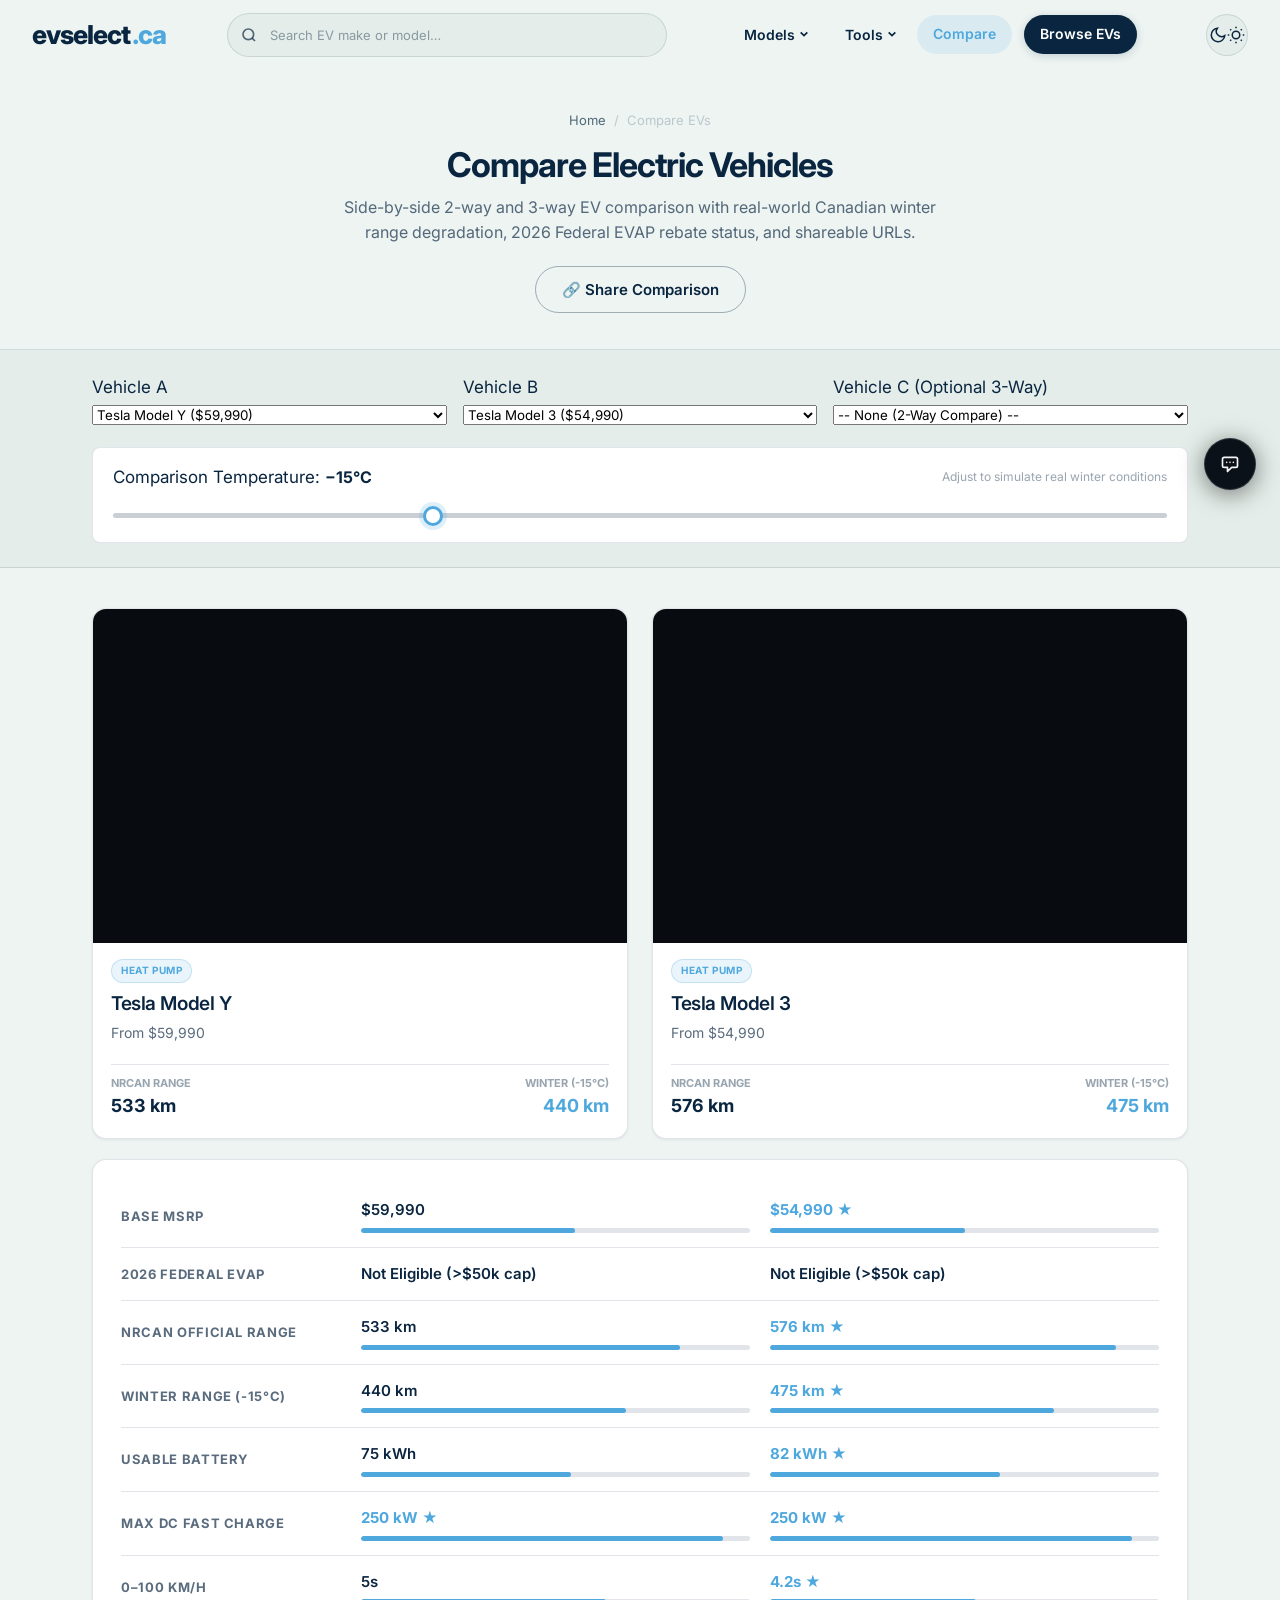
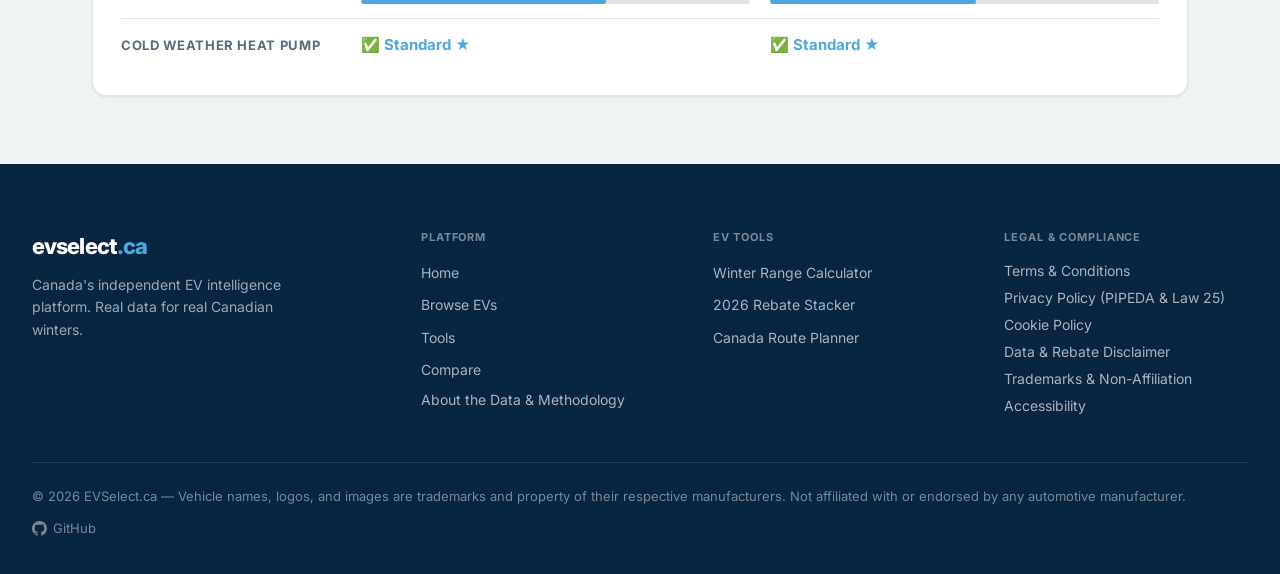
==== commit e5a2042e: "changed the usability" ====
--- a/compare.html
+++ b/compare.html
@@ -4,10 +4,10 @@
   <meta charset="UTF-8"/>
   <meta name="viewport" content="width=device-width,initial-scale=1.0"/>
   <title>Compare EVs — EVSelect.ca</title>
-  <meta name="description" content="Side-by-side EV comparison with winter range, specs, rebates, and animated performance bars."/>
+  <meta name="description" content="Side-by-side 2-way and 3-way EV comparison with real-world Canadian winter range, 2026 Federal EVAP rebate status, and shareable links."/>
   <meta name="author" content="EVSelect.ca"/>
   <meta property="og:title" content="Compare EVs — EVSelect.ca"/>
-  <meta property="og:description" content="Side-by-side EV comparison with winter range, specs, rebates, and animated performance bars."/>
+  <meta property="og:description" content="Side-by-side 2-way and 3-way EV comparison with real-world Canadian winter range, 2026 Federal EVAP rebate status, and shareable links."/>
   <meta property="og:type" content="website"/>
   <meta name="robots" content="index,follow"/>
   <link rel="icon" type="image/png" href="evcarslogo.png"/>
@@ -22,8 +22,8 @@
   <div class="nav-inner">
     <a href="index.html" class="nav-logo" aria-label="EVSelect home">evselect<span>.ca</span></a>
     <div class="nav-search-wrap">
-      <svg class="nav-search-icon" width="14" height="14" viewBox="0 0 24 24" fill="none" stroke="currentColor" stroke-width="2.5" aria-hidden="true"><circle cx="11" cy="11" r="8"/><path d="m21 21-4.35-4.35"/></svg>
-      <input id="navSearchInput" type="search" class="nav-search" placeholder="Search models&#x2026;" autocomplete="off" aria-label="Search vehicles"/>
+      <svg class="nav-search-icon" width="16" height="16" viewBox="0 0 24 24" fill="none" stroke="currentColor" stroke-width="2.5" aria-hidden="true"><circle cx="11" cy="11" r="8"/><path d="m21 21-4.35-4.35"/></svg>
+      <input id="navSearchInput" type="search" class="nav-search" placeholder="Search EV make or model&#x2026;" autocomplete="off" aria-label="Search vehicles"/>
     </div>
     <div class="nav-links" id="navLinks">
       <div class="nav-dropdown-wrap" id="modelsDropdown">
@@ -35,7 +35,7 @@
           <div class="nav-dropdown-section">Browse All</div>
           <a href="vehicles.html" class="nav-dropdown-item" role="menuitem">All Electric Vehicles</a>
           <div class="nav-dropdown-divider"></div>
-          <div class="nav-dropdown-section">Models</div>
+          <div class="nav-dropdown-section">Popular Models</div>
           <a href="vehicles.html?q=Tesla+Model+Y" class="nav-dropdown-item" role="menuitem">Tesla Model Y</a>
           <a href="vehicles.html?q=Tesla+Model+3" class="nav-dropdown-item" role="menuitem">Tesla Model 3</a>
           <a href="vehicles.html?q=Hyundai+IONIQ+6" class="nav-dropdown-item" role="menuitem">Hyundai IONIQ 6</a>
@@ -69,12 +69,14 @@
           <a href="tools.html" class="nav-dropdown-item" role="menuitem">All Tools</a>
           <div class="nav-dropdown-divider"></div>
           <a href="tools.html#winter" class="nav-dropdown-item" role="menuitem">❄️ Winter Range Calculator</a>
-          <a href="tools.html#rebate" class="nav-dropdown-item" role="menuitem">💰 Rebate Calculator</a>
-          <a href="tools.html#route" class="nav-dropdown-item" role="menuitem">🗺️ Route Planner</a>
+          <a href="tools.html#rebate" class="nav-dropdown-item" role="menuitem">💰 2026 Rebate Stacker</a>
+          <a href="tools.html#route" class="nav-dropdown-item" role="menuitem">🗺️ Canada Route Planner</a>
         </div>
-      </div><a href="compare.html" class="active">Compare</a>
+      </div>
+      <a href="compare.html" class="active">Compare</a>
       <a href="vehicles.html" class="nav-cta">Browse EVs</a>
     </div>
+    <!-- Top-Right Corner Theme Toggle Button -->
     <button class="nav-theme-btn" id="themeToggle" aria-label="Toggle dark/light mode">
       <svg class="icon-moon" width="18" height="18" viewBox="0 0 24 24" fill="none" stroke="currentColor" stroke-width="2" aria-hidden="true"><path d="M21 12.79A9 9 0 1 1 11.21 3 7 7 0 0 0 21 12.79z"/></svg>
       <svg class="icon-sun" width="18" height="18" viewBox="0 0 24 24" fill="none" stroke="currentColor" stroke-width="2" aria-hidden="true"><circle cx="12" cy="12" r="5"/><line x1="12" y1="1" x2="12" y2="3"/><line x1="12" y1="21" x2="12" y2="23"/><line x1="4.22" y1="4.22" x2="5.64" y2="5.64"/><line x1="18.36" y1="18.36" x2="19.78" y2="19.78"/><line x1="1" y1="12" x2="3" y2="12"/><line x1="21" y1="12" x2="23" y2="12"/><line x1="4.22" y1="19.78" x2="5.64" y2="18.36"/><line x1="18.36" y1="5.64" x2="19.78" y2="4.22"/></svg>
@@ -85,207 +87,331 @@
   </div>
 </nav>
 
-<section class="pg-header">
+<!-- ── PAGE HEADER (Centered) ────────────────────────────── -->
+<header class="pg-header">
   <div class="wrap">
-    <span class="eyebrow" data-reveal>Head-to-Head</span>
-    <h1 class="section-title" data-reveal data-delay="1">Compare EVs</h1>
-    <p class="fg2" style="margin-top:16px;font-size:17px;max-width:500px" data-reveal data-delay="2">Place any two Canadian-market EVs side-by-side. Winter range updates live.</p>
+    <nav class="breadcrumbs" aria-label="Breadcrumb">
+      <a href="index.html">Home</a>
+      <span>/</span>
+      <span aria-current="page">Compare EVs</span>
+    </nav>
+    <h1 class="pg-title">Compare Electric Vehicles</h1>
+    <p class="pg-sub">
+      Side-by-side 2-way and 3-way EV comparison with real-world Canadian winter range degradation, 2026 Federal EVAP rebate status, and shareable URLs.
+    </p>
+    <div style="margin-top:20px">
+      <button class="btn btn-ghost" id="shareBtn" onclick="copyShareLink()">
+        <span>🔗 Share Comparison</span>
+      </button>
+    </div>
+  </div>
+</header>
+
+<!-- ── SELECTOR ROW (3 Vehicles) ─────────────────────────── -->
+<div class="selector-strip">
+  <div class="wrap">
+    <div class="selector-grid">
+      <!-- Vehicle A -->
+      <div class="selector-col">
+        <label class="ctrl-label" for="pickA">Vehicle A</label>
+        <select id="pickA" class="filter-select" style="width:100%" aria-label="Select first vehicle to compare"></select>
+      </div>
+      <!-- Vehicle B -->
+      <div class="selector-col">
+        <label class="ctrl-label" for="pickB">Vehicle B</label>
+        <select id="pickB" class="filter-select" style="width:100%" aria-label="Select second vehicle to compare"></select>
+      </div>
+      <!-- Vehicle C (Optional 3-Way Comparison) -->
+      <div class="selector-col">
+        <label class="ctrl-label" for="pickC">Vehicle C (Optional 3-Way)</label>
+        <select id="pickC" class="filter-select" style="width:100%" aria-label="Select third vehicle to compare">
+          <option value="">-- None (2-Way Compare) --</option>
+        </select>
+      </div>
+    </div>
+    <!-- Shared Temperature Control -->
+    <div class="cmp-temp-bar">
+      <div style="display:flex;justify-content:space-between;align-items:center;margin-bottom:8px">
+        <span class="ctrl-label" style="margin:0">Comparison Temperature: <strong id="cmpTempLabel" style="color:var(--navy);font-size:16px">&minus;15&deg;C</strong></span>
+        <span class="fg3" style="font-size:12px">Adjust to simulate real winter conditions</span>
+      </div>
+      <input type="range" id="cmpTemp" min="-30" max="20" step="5" value="-15"
+             aria-label="Comparison temperature in Celsius"
+             aria-valuemin="-30" aria-valuemax="20" aria-valuenow="-15"/>
+    </div>
+  </div>
+</div>
+
+<!-- ── VEHICLE PREVIEW CARDS ──────────────────────────────── -->
+<section class="section-sm" style="padding-top:40px;padding-bottom:20px">
+  <div class="wrap">
+    <div class="card-columns" id="cardColumns">
+      <!-- Vehicle A Card -->
+      <div class="ev-card" id="cardA"></div>
+      <!-- Vehicle B Card -->
+      <div class="ev-card" id="cardB"></div>
+      <!-- Vehicle C Card (rendered if selected) -->
+      <div class="ev-card" id="cardC" style="display:none"></div>
+    </div>
   </div>
 </section>
 
-<section class="section-sm">
+<!-- ── COMPARISON TABLE ───────────────────────────────────── -->
+<section class="section-sm" style="padding-top:0">
   <div class="wrap">
-    <!-- PICKERS -->
-    <div class="compare-grid" data-reveal>
-      <div class="cmp-picker-card">
-        <div class="cmp-picker-label">Vehicle A</div>
-        <div class="select-wrap">
-          <select id="pickA" class="evs-select" aria-label="Select first vehicle to compare">
-            <option value="">-- Select a vehicle --</option>
-          </select>
-        </div>
-        <div id="cardA" class="cmp-preview" hidden></div>
-      </div>
-      <div class="cmp-picker-card">
-        <div class="cmp-picker-label">Vehicle B</div>
-        <div class="select-wrap">
-          <select id="pickB" class="evs-select" aria-label="Select second vehicle to compare">
-            <option value="">-- Select a vehicle --</option>
-          </select>
-        </div>
-        <div id="cardB" class="cmp-preview" hidden></div>
-      </div>
-    </div>
-
-    <!-- TEMP STRIP -->
-    <div class="cmp-temp-strip" data-reveal>
-      <label for="cmpTemp" style="font-size:14px;color:var(--fg2);font-weight:500">Winter temperature:</label>
-      <input type="range" id="cmpTemp" min="-30" max="20" value="0" step="1" style="flex:1;max-width:240px" aria-label="Temperature for winter range comparison"/>
-      <span id="cmpTempVal" class="accent" style="font-weight:700;font-size:16px;min-width:48px">0&deg;C</span>
-    </div>
-
-    <!-- COMPARISON TABLE -->
-    <div id="cmpTable" hidden style="margin-top:40px" data-reveal>
-      <div class="cmp-table-header">
-        <div></div>
-        <div id="cmpHdrA" class="cmp-hdr-name">Vehicle A</div>
-        <div id="cmpHdrB" class="cmp-hdr-name">Vehicle B</div>
-      </div>
-      <div id="cmpRows"></div>
-    </div>
-
-    <div id="cmpEmpty" style="text-align:center;padding:80px 0;color:var(--fg3)">
-      <svg width="48" height="48" viewBox="0 0 24 24" fill="none" stroke="currentColor" stroke-width="1.5" style="margin:0 auto 16px;opacity:.3" aria-hidden="true"><path stroke-linecap="round" stroke-linejoin="round" d="M9 3H5a2 2 0 0 0-2 2v4m6-6h10a2 2 0 0 1 2 2v4M9 3v18m0 0h10a2 2 0 0 0 2-2v-4M9 21H5a2 2 0 0 1-2-2v-4m0 0h18"/></svg>
-      <p style="font-size:17px">Select two vehicles above to begin comparing</p>
+    <div class="compare-table-wrap">
+      <div class="compare-table" id="cmpTable"></div>
     </div>
   </div>
 </section>
 
 <style>
-.cmp-picker-card{
+.selector-strip{
+  background:var(--bg2);border-bottom:1px solid var(--border);padding:24px 0;
+}
+.selector-grid{
+  display:grid;grid-template-columns:repeat(3, 1fr);gap:16px;
+}
+@media(max-width:768px){.selector-grid{grid-template-columns:1fr}}
+.cmp-temp-bar{
+  margin-top:20px;padding:16px 20px;background:var(--card);
+  border:1px solid var(--border);border-radius:var(--r-sm);
+}
+.card-columns{
+  display:grid;grid-template-columns:repeat(2, 1fr);gap:24px;
+}
+.card-columns.three-cols{
+  grid-template-columns:repeat(3, 1fr);
+}
+@media(max-width:840px){
+  .card-columns,.card-columns.three-cols{grid-template-columns:1fr}
+}
+.compare-table-wrap{
   background:var(--card);border:1px solid var(--border);
-  border-radius:var(--r);padding:24px;display:flex;flex-direction:column;gap:16px;
-  box-shadow:var(--shadow-sm);
-}
-.cmp-picker-label{font-size:12px;font-weight:700;letter-spacing:.08em;text-transform:uppercase;color:var(--fg3)}
-.cmp-preview{display:flex;align-items:center;gap:16px;padding-top:4px}
-.cmp-preview-img{width:80px;height:52px;object-fit:cover;border-radius:var(--r-sm);background:var(--bg2);flex-shrink:0;border:1px solid var(--border)}
-.cmp-preview-name{font-size:16px;font-weight:600;letter-spacing:-.02em;color:var(--navy)}
-.cmp-preview-price{font-size:14px;color:var(--fg2);margin-top:2px}
-.cmp-temp-strip{
-  display:flex;align-items:center;gap:16px;flex-wrap:wrap;
-  margin-top:20px;padding:16px 20px;
-  background:var(--card);border:1px solid var(--border);border-radius:var(--r);
-  box-shadow:var(--shadow-sm);
-}
-.cmp-table-header{
-  display:grid;grid-template-columns:200px 1fr 1fr;gap:20px;
-  padding:0 0 12px;border-bottom:2px solid var(--border2);margin-bottom:4px;
-}
-.cmp-hdr-name{font-size:16px;font-weight:700;letter-spacing:-.025em;color:var(--navy)}
+  border-radius:var(--r);padding:24px 28px;box-shadow:var(--shadow-sm);
+}
 .cmp-row{
-  display:grid;grid-template-columns:200px 1fr 1fr;gap:20px;align-items:center;
-  padding:14px 0;border-bottom:1px solid var(--border);
+  display:grid;grid-template-columns:220px 1fr 1fr;
+  align-items:center;gap:20px;padding:14px 0;border-bottom:1px solid var(--border);
+}
+.cmp-row.three-cols{
+  grid-template-columns:220px 1fr 1fr 1fr;
 }
 .cmp-row:last-child{border-bottom:none}
-.cmp-row-label{font-size:13px;color:var(--fg3);font-weight:500}
-.cmp-val{font-size:16px;font-weight:600;letter-spacing:-.02em;color:var(--navy)}
-.cmp-val-wrap{display:flex;flex-direction:column;gap:4px}
-.cmp-bar-track{height:3px;background:var(--border);border-radius:99px;overflow:hidden}
-.cmp-bar-fill{height:100%;border-radius:99px;background:var(--accent);transition:width 1.1s cubic-bezier(.16,1,.3,1)}
-.cmp-better{color:var(--accent)}
-.cmp-badge{display:inline-block;font-size:10px;font-weight:700;padding:2px 7px;border-radius:99px;background:var(--accent-d);color:var(--navy);border:1px solid var(--accent-g);margin-top:3px}
-@media(max-width:640px){
-  .cmp-table-header,.cmp-row{grid-template-columns:120px 1fr 1fr;gap:12px}
-  .cmp-hdr-name,.cmp-val{font-size:14px}
-  .cmp-row-label{font-size:12px}
+.cmp-row-label{font-size:13px;font-weight:700;color:var(--fg2);text-transform:uppercase;letter-spacing:.05em}
+.cmp-val{font-size:15px;font-weight:600;color:var(--navy)}
+.cmp-val.better{color:var(--accent);font-weight:700}
+.cmp-bar-bg{height:5px;background:var(--border);border-radius:99px;margin-top:6px;overflow:hidden}
+.cmp-bar{height:100%;background:var(--accent);border-radius:99px;transition:width .8s cubic-bezier(.16,1,.3,1)}
+@media(max-width:768px){
+  .cmp-row,.cmp-row.three-cols{grid-template-columns:1fr;gap:8px}
+  .cmp-row-label{margin-bottom:4px}
 }
 </style>
 
 <script>
 'use strict';
-var cmpVehicles = [], cmpTemp = 0;
+var cmpVehicles = [];
+var curTemp = -15;
 
 function setSliderPct(el) {
   var pct = ((el.value - el.min) / (el.max - el.min)) * 100;
   el.style.setProperty('--pct', pct + '%');
 }
 
-document.addEventListener('DOMContentLoaded', async function() {
+function updateParams(idA, idB, idC) {
+  var params = new URLSearchParams();
+  if (idA) params.set('a', idA);
+  if (idB) params.set('b', idB);
+  if (idC) params.set('c', idC);
+  var newUrl = window.location.pathname + '?' + params.toString();
+  window.history.replaceState(null, '', newUrl);
+}
+
+function copyShareLink() {
+  navigator.clipboard.writeText(window.location.href).then(function() {
+    var btn = document.getElementById('shareBtn');
+    btn.innerHTML = '<span>✅ Link Copied!</span>';
+    setTimeout(function() {
+      btn.innerHTML = '<span>🔗 Share Comparison</span>';
+    }, 2000);
+  });
+}
+
+function renderCard(v, cardEl) {
+  var wr = EVS.winterRange(v.range, curTemp);
+  var badges = [];
+  if (v.evap_eligible) badges.push('<span class="badge badge-g">EVAP $5k</span>');
+  if (v.hp) badges.push('<span class="badge badge-b">Heat Pump</span>');
+
+  cardEl.innerHTML =
+    '<div class="ev-card-img-wrap">' +
+      '<img src="' + v.img + '" alt="' + v.name + '" class="ev-card-img" loading="lazy" onerror="this.src=\'evcarslogo.png\';this.style.objectFit=\'contain\';this.style.padding=\'32px\';this.style.opacity=\'.3\'"/>' +
+    '</div>' +
+    '<div class="ev-card-body">' +
+      '<div style="display:flex;gap:6px;flex-wrap:wrap">' + badges.join('') + '</div>' +
+      '<h3 class="card-title">' + v.name + '</h3>' +
+      '<div class="fg2" style="font-size:14px;margin-top:-4px">From $' + v.msrp.toLocaleString('en-CA') + '</div>' +
+      '<div style="display:flex;justify-content:space-between;margin-top:10px;padding-top:10px;border-top:1px solid var(--border)">' +
+        '<div><div class="fg3" style="font-size:11px;text-transform:uppercase;font-weight:700">NRCan Range</div><div style="font-size:18px;font-weight:700;color:var(--navy)">' + v.range + ' km</div></div>' +
+        '<div style="text-align:right"><div class="fg3" style="font-size:11px;text-transform:uppercase;font-weight:700">Winter (' + (curTemp > 0 ? '+' : '') + curTemp + '&deg;C)</div><div style="font-size:18px;font-weight:700;color:var(--accent)">' + wr + ' km</div></div>' +
+      '</div>' +
+    '</div>';
+}
+
+function renderTable(vList) {
+  var isThree = vList.length === 3;
+  var rows = [
+    { label: 'Base MSRP', key: 'msrp', fmt: function(v){ return '$' + v.msrp.toLocaleString('en-CA'); }, better: 'min', barMax: 110000 },
+    { label: '2026 Federal EVAP', key: 'rebate', fmt: function(v){ return v.evap_eligible ? '$5,000 (Eligible)' : 'Not Eligible (>$50k cap)'; }, better: 'max', barMax: 5000 },
+    { label: 'NRCan Official Range', key: 'range', fmt: function(v){ return v.range + ' km'; }, better: 'max', barMax: 650 },
+    { label: 'Winter Range (' + (curTemp > 0 ? '+' : '') + curTemp + '°C)', key: 'wRange', fmt: function(v){ return EVS.winterRange(v.range, curTemp) + ' km'; }, better: 'max', barMax: 650 },
+    { label: 'Usable Battery', key: 'battery', fmt: function(v){ return v.battery + ' kWh'; }, better: 'max', barMax: 140 },
+    { label: 'Max DC Fast Charge', key: 'dc', fmt: function(v){ return v.dc + ' kW'; }, better: 'max', barMax: 270 },
+    { label: '0–100 km/h', key: 'acc', fmt: function(v){ return v.acc ? v.acc + 's' : 'N/A'; }, better: 'min', barMax: 8 },
+    { label: 'Cold Weather Heat Pump', key: 'hp', fmt: function(v){ return v.hp ? '✅ Standard' : '❌ Resistive Only'; }, better: 'bool', barMax: 1 }
+  ];
+
+  var html = rows.map(function(r) {
+    // Find best value
+    var vals = vList.map(function(v) {
+      if (r.key === 'wRange') return EVS.winterRange(v.range, curTemp);
+      return v[r.key];
+    });
+
+    var bestVal;
+    if (r.better === 'max') bestVal = Math.max.apply(null, vals);
+    else if (r.better === 'min') {
+      var posVals = vals.filter(function(x){ return x > 0; });
+      bestVal = Math.min.apply(null, posVals);
+    }
+
+    var cells = vList.map(function(v) {
+      var numVal = r.key === 'wRange' ? EVS.winterRange(v.range, curTemp) : v[r.key];
+      var isBest = false;
+      if (r.better === 'max' && numVal === bestVal && numVal > 0) isBest = true;
+      if (r.better === 'min' && numVal === bestVal && numVal > 0) isBest = true;
+      if (r.better === 'bool' && numVal === true) isBest = true;
+
+      var barPct = r.barMax ? Math.min(100, Math.round((typeof numVal === 'number' ? numVal : 1) / r.barMax * 100)) : 0;
+      return '<div class="cmp-col-val">' +
+        '<div class="cmp-val ' + (isBest ? 'better' : '') + '">' + r.fmt(v) + (isBest ? ' ★' : '') + '</div>' +
+        (typeof numVal === 'number' && r.barMax ? '<div class="cmp-bar-bg"><div class="cmp-bar" style="width:' + barPct + '%"></div></div>' : '') +
+      '</div>';
+    }).join('');
+
+    return '<div class="cmp-row ' + (isThree ? 'three-cols' : '') + '">' +
+      '<div class="cmp-row-label">' + r.label + '</div>' +
+      cells +
+    '</div>';
+  }).join('');
+
+  document.getElementById('cmpTable').innerHTML = html;
+}
+
+function updateComparison() {
+  var selA = document.getElementById('pickA').value;
+  var selB = document.getElementById('pickB').value;
+  var selC = document.getElementById('pickC').value;
+
+  var vA = cmpVehicles.find(function(v){ return v.id === selA; }) || cmpVehicles[0];
+  var vB = cmpVehicles.find(function(v){ return v.id === selB; }) || cmpVehicles[1];
+  var vC = cmpVehicles.find(function(v){ return v.id === selC; });
+
+  var vList = [vA, vB];
+  if (vC && vC.id !== vA.id && vC.id !== vB.id) {
+    vList.push(vC);
+  }
+
+  var cardCols = document.getElementById('cardColumns');
+  var cardC = document.getElementById('cardC');
+
+  renderCard(vA, document.getElementById('cardA'));
+  renderCard(vB, document.getElementById('cardB'));
+
+  if (vList.length === 3) {
+    cardCols.classList.add('three-cols');
+    cardC.style.display = 'flex';
+    renderCard(vList[2], cardC);
+    updateParams(vA.id, vB.id, vList[2].id);
+  } else {
+    cardCols.classList.remove('three-cols');
+    cardC.style.display = 'none';
+    updateParams(vA.id, vB.id, '');
+  }
+
+  renderTable(vList);
+}
+
+async function init() {
   cmpVehicles = await EVS.loadVehicles();
-  var pickA = document.getElementById('pickA');
-  var pickB = document.getElementById('pickB');
-  var tempSl = document.getElementById('cmpTemp');
-  var tempVal = document.getElementById('cmpTempVal');
-
-  setSliderPct(tempSl);
-
-  var opts = '<option value="">-- Select --</option>' +
-    cmpVehicles.map(function(v) {
-      return '<option value="' + v.id + '">' + (v.name||'Unknown') + '</option>';
-    }).join('');
-  pickA.innerHTML = opts;
-  pickB.innerHTML = opts;
-
-  function getV(id) { return cmpVehicles.find(function(v){ return v.id === id; }); }
-
-  function renderPreview(el, v) {
-    if (!v) { el.hidden = true; return; }
-    el.hidden = false;
-    el.innerHTML = '<img src="' + (v.img||'evcarslogo.png') + '" alt="' + (v.name||'') + '" class="cmp-preview-img"' +
-      ' onerror="this.src=\'evcarslogo.png\';this.style.objectFit=\'contain\';this.style.padding=\'8px\';this.style.opacity=\'.3\'"/>' +
-      '<div><div class="cmp-preview-name">' + (v.name||'Unknown') + '</div>' +
-      '<div class="cmp-preview-price">' + (v.msrp ? 'From $' + v.msrp.toLocaleString('en-CA') : 'TBD') + '</div></div>';
-  }
-
-  function renderTable() {
-    var va = getV(pickA.value);
-    var vb = getV(pickB.value);
-    renderPreview(document.getElementById('cardA'), va);
-    renderPreview(document.getElementById('cardB'), vb);
-    if (!va || !vb) {
-      document.getElementById('cmpTable').hidden = true;
-      document.getElementById('cmpEmpty').hidden = false;
-      return;
-    }
-    document.getElementById('cmpTable').hidden = false;
-    document.getElementById('cmpEmpty').hidden = true;
-    document.getElementById('cmpHdrA').textContent = va.name||'A';
-    document.getElementById('cmpHdrB').textContent = vb.name||'B';
-
-    var wra = EVS.winterRange(va.range||0, cmpTemp);
-    var wrb = EVS.winterRange(vb.range||0, cmpTemp);
-
-    var rows = [
-      { label: 'MSRP (CAD)', valA: va.msrp ? '$' + va.msrp.toLocaleString('en-CA') : '--', valB: vb.msrp ? '$' + vb.msrp.toLocaleString('en-CA') : '--', better: va.msrp && vb.msrp ? (va.msrp < vb.msrp ? 'A' : vb.msrp < va.msrp ? 'B' : '') : '', bar: false },
-      { label: 'NRCan Range', valA: (va.range||0) + ' km', valB: (vb.range||0) + ' km', numA: va.range||0, numB: vb.range||0, better: (va.range||0) > (vb.range||0) ? 'A' : (vb.range||0) > (va.range||0) ? 'B' : '', bar: true },
-      { label: 'Winter Range\n(' + (cmpTemp>0?'+':'') + cmpTemp + '\u00b0C)', valA: wra + ' km', valB: wrb + ' km', numA: wra, numB: wrb, better: wra > wrb ? 'A' : wrb > wra ? 'B' : '', bar: true },
-      { label: 'Battery', valA: (va.battery||0) + ' kWh', valB: (vb.battery||0) + ' kWh', numA: va.battery||0, numB: vb.battery||0, better: (va.battery||0) > (vb.battery||0) ? 'A' : (vb.battery||0) > (va.battery||0) ? 'B' : '', bar: true },
-      { label: 'DC Fast Charge', valA: (va.dc||0) + ' kW', valB: (vb.dc||0) + ' kW', numA: va.dc||0, numB: vb.dc||0, better: (va.dc||0) > (vb.dc||0) ? 'A' : (vb.dc||0) > (va.dc||0) ? 'B' : '', bar: true },
-      { label: '0\u2013100 km/h', valA: va.acc ? va.acc + 's' : '--', valB: vb.acc ? vb.acc + 's' : '--', numA: va.acc||0, numB: vb.acc||0, better: va.acc && vb.acc ? (va.acc < vb.acc ? 'A' : vb.acc < va.acc ? 'B' : '') : '', bar: false, lowerBetter: true },
-      { label: 'iZEV Rebate', valA: va.rebate ? '$' + va.rebate.toLocaleString('en-CA') : 'Not eligible', valB: vb.rebate ? '$' + vb.rebate.toLocaleString('en-CA') : 'Not eligible', better: (va.rebate||0) > (vb.rebate||0) ? 'A' : (vb.rebate||0) > (va.rebate||0) ? 'B' : '', bar: false },
-      { label: 'Heat Pump', valA: va.hp ? '\u2713 Included' : '\u2715 No', valB: vb.hp ? '\u2713 Included' : '\u2715 No', better: va.hp && !vb.hp ? 'A' : vb.hp && !va.hp ? 'B' : '', bar: false },
-      { label: 'Made in Canada', valA: va.ca ? '\u2713 Yes' : '\u2715 No', valB: vb.ca ? '\u2713 Yes' : '\u2715 No', better: '', bar: false }
-    ];
-
-    var maxAll = Math.max(va.range||0, vb.range||0, wra, wrb, va.battery||0, vb.battery||0, va.dc||0, vb.dc||0);
-
-    document.getElementById('cmpRows').innerHTML = rows.map(function(r) {
-      var aClass = r.better === 'A' ? ' cmp-better' : '';
-      var bClass = r.better === 'B' ? ' cmp-better' : '';
-      var aBadge = r.better === 'A' ? '<span class="cmp-badge">\u2191 Better</span>' : '';
-      var bBadge = r.better === 'B' ? '<span class="cmp-badge">\u2191 Better</span>' : '';
-      var aBar = '', bBar = '';
-      if (r.bar && r.numA !== undefined && maxAll) {
-        var pctA = Math.round((r.numA / maxAll) * 100);
-        var pctB = Math.round((r.numB / maxAll) * 100);
-        aBar = '<div class="cmp-bar-track"><div class="cmp-bar-fill" style="width:' + pctA + '%"></div></div>';
-        bBar = '<div class="cmp-bar-track"><div class="cmp-bar-fill" style="width:' + pctB + '%"></div></div>';
-      }
-      return '<div class="cmp-row">' +
-        '<div class="cmp-row-label">' + r.label.replace('\n','<br>') + '</div>' +
-        '<div class="cmp-val-wrap"><div class="cmp-val' + aClass + '">' + r.valA + aBadge + '</div>' + aBar + '</div>' +
-        '<div class="cmp-val-wrap"><div class="cmp-val' + bClass + '">' + r.valB + bBadge + '</div>' + bBar + '</div>' +
-        '</div>';
-    }).join('');
-  }
-
-  pickA.addEventListener('change', renderTable);
-  pickB.addEventListener('change', renderTable);
-  tempSl.addEventListener('input', function() {
-    cmpTemp = +this.value;
+
+  var selA = document.getElementById('pickA');
+  var selB = document.getElementById('pickB');
+  var selC = document.getElementById('pickC');
+
+  selA.innerHTML = '';
+  selB.innerHTML = '';
+  selC.innerHTML = '<option value="">-- None (2-Way Compare) --</option>';
+
+  cmpVehicles.forEach(function(v) {
+    var o1 = document.createElement('option');
+    o1.value = v.id; o1.textContent = v.name + ' ($' + v.msrp.toLocaleString('en-CA') + ')';
+    selA.appendChild(o1);
+
+    var o2 = document.createElement('option');
+    o2.value = v.id; o2.textContent = v.name + ' ($' + v.msrp.toLocaleString('en-CA') + ')';
+    selB.appendChild(o2);
+
+    var o3 = document.createElement('option');
+    o3.value = v.id; o3.textContent = v.name + ' ($' + v.msrp.toLocaleString('en-CA') + ')';
+    selC.appendChild(o3);
+  });
+
+  // Query parameter support (?a=...&b=...&c=...)
+  var params = new URLSearchParams(location.search);
+  var pA = params.get('a');
+  var pB = params.get('b');
+  var pC = params.get('c');
+
+  if (pA && cmpVehicles.some(function(v){ return v.id === pA; })) selA.value = pA;
+  else selA.value = cmpVehicles[0] ? cmpVehicles[0].id : '';
+
+  if (pB && cmpVehicles.some(function(v){ return v.id === pB; })) selB.value = pB;
+  else selB.value = cmpVehicles[1] ? cmpVehicles[1].id : (cmpVehicles[0] ? cmpVehicles[0].id : '');
+
+  if (pC && cmpVehicles.some(function(v){ return v.id === pC; })) selC.value = pC;
+
+  var tempEl = document.getElementById('cmpTemp');
+  setSliderPct(tempEl);
+  tempEl.addEventListener('input', function() {
+    curTemp = +this.value;
     setSliderPct(this);
-    tempVal.textContent = (cmpTemp > 0 ? '+' : '') + cmpTemp + '\u00b0C';
-    renderTable();
+    this.setAttribute('aria-valuenow', curTemp);
+    document.getElementById('cmpTempLabel').textContent = (curTemp > 0 ? '+' : '') + curTemp + '°C';
+    updateComparison();
   });
-});
+
+  selA.addEventListener('change', updateComparison);
+  selB.addEventListener('change', updateComparison);
+  selC.addEventListener('change', updateComparison);
+
+  updateComparison();
+}
+
+if (document.readyState === 'loading') {
+  document.addEventListener('DOMContentLoaded', init);
+} else {
+  init();
+}
 </script>
+
 <footer>
   <div class="wrap-wide footer-inner">
     <div class="footer-top">
       <div>
         <div class="footer-brand-name">evselect<span>.ca</span></div>
-        <p class="footer-brand-desc">Canada&#39;s independent EV intelligence platform. Real data for real winters.</p>
+        <p class="footer-brand-desc">Canada&#39;s independent EV intelligence platform. Real data for real Canadian winters.</p>
       </div>
       <div>
         <div class="footer-col-title">Platform</div>
@@ -294,29 +420,31 @@
           <a href="vehicles.html">Browse EVs</a>
           <a href="tools.html">Tools</a>
           <a href="compare.html">Compare</a>
+          <button onclick="openPolicy('methodology')">About the Data &amp; Methodology</button>
         </div>
       </div>
       <div>
-        <div class="footer-col-title">Tools</div>
+        <div class="footer-col-title">EV Tools</div>
         <div class="footer-links">
-          <a href="tools.html#winter">Winter Range</a>
-          <a href="tools.html#rebate">Rebate Calculator</a>
-          <a href="tools.html#route">Route Planner</a>
+          <a href="tools.html#winter">Winter Range Calculator</a>
+          <a href="tools.html#rebate">2026 Rebate Stacker</a>
+          <a href="tools.html#route">Canada Route Planner</a>
         </div>
       </div>
       <div>
-        <div class="footer-col-title">Legal</div>
+        <div class="footer-col-title">Legal &amp; Compliance</div>
         <div class="footer-links">
           <button onclick="openPolicy('terms')">Terms &amp; Conditions</button>
-          <button onclick="openPolicy('privacy')">Privacy Policy</button>
+          <button onclick="openPolicy('privacy')">Privacy Policy (PIPEDA &amp; Law 25)</button>
           <button onclick="openPolicy('cookie')">Cookie Policy</button>
-          <button onclick="openPolicy('disclaimer')">Data Disclaimer</button>
+          <button onclick="openPolicy('disclaimer')">Data &amp; Rebate Disclaimer</button>
+          <button onclick="openPolicy('trademarks')">Trademarks &amp; Non-Affiliation</button>
           <button onclick="openPolicy('accessibility')">Accessibility</button>
         </div>
       </div>
     </div>
     <div class="footer-bottom">
-      <span class="footer-copy">&copy; <span id="footerYear"></span> EVSelect.ca &mdash; Not affiliated with any manufacturer. Informational purposes only.</span>
+      <span class="footer-copy">&copy; <span id="footerYear"></span> EVSelect.ca &mdash; Vehicle names, logos, and images are trademarks and property of their respective manufacturers. Not affiliated with or endorsed by any automotive manufacturer.</span>
       <a href="https://github.com/GS-Codes0/NewEvWebsite" target="_blank" rel="noopener" class="footer-copy" style="display:flex;align-items:center;gap:6px">
         <svg width="15" height="15" viewBox="0 0 24 24" fill="currentColor" aria-hidden="true"><path d="M12 0C5.37 0 0 5.37 0 12c0 5.3 3.438 9.8 8.205 11.385.6.113.82-.258.82-.577 0-.285-.01-1.04-.015-2.04-3.338.724-4.042-1.61-4.042-1.61C4.422 18.07 3.633 17.7 3.633 17.7c-1.087-.744.084-.729.084-.729 1.205.084 1.838 1.236 1.838 1.236 1.07 1.835 2.809 1.305 3.495.998.108-.776.417-1.305.76-1.605-2.665-.3-5.466-1.332-5.466-5.93 0-1.31.465-2.38 1.235-3.22-.135-.303-.54-1.523.105-3.176 0 0 1.005-.322 3.3 1.23.96-.267 1.98-.399 3-.405 1.02.006 2.04.138 3 .405 2.28-1.552 3.285-1.23 3.285-1.23.645 1.653.24 2.873.12 3.176.765.84 1.23 1.91 1.23 3.22 0 4.61-2.805 5.625-5.475 5.92.42.36.81 1.096.81 2.22 0 1.606-.015 2.896-.015 3.286 0 .315.21.69.825.57C20.565 21.795 24 17.295 24 12c0-6.63-5.37-12-12-12"/></svg>
         GitHub
@@ -382,23 +510,49 @@
   }
 })();
 
-// Scroll reveal
-(function(){
-  var obs = new IntersectionObserver(function(entries){
-    entries.forEach(function(e){ if(e.isIntersecting){ e.target.classList.add('in'); obs.unobserve(e.target); } });
-  }, {threshold:0.08});
-  function init(){ document.querySelectorAll('[data-reveal]').forEach(function(el){ obs.observe(el); }); }
-  if(document.readyState==='loading') document.addEventListener('DOMContentLoaded',init); else init();
-})();
-
-// Policies
+// Comprehensive Policy Content (PIPEDA, Quebec Law 25, Methodology, Trademarks)
 var POLICIES = {
-  terms:{title:'Terms & Conditions',body:'<p style="color:var(--fg3);font-size:13px;margin-bottom:16px">Last updated: September 2026</p><h3>1. Acceptance</h3><p>By accessing EVSelect.ca you accept these Terms. If you disagree, do not use this platform.</p><h3>2. Data Accuracy</h3><p>Vehicle range figures are NRCan official ratings. Winter range estimates use a simplified thermal degradation model. <strong>Do not rely solely on these estimates for critical journey safety decisions.</strong></p><h3>3. Rebate Information</h3><p>Based on publicly available government data and may be outdated. Always verify directly with Transport Canada or your provincial ministry before purchasing.</p><h3>4. No Financial Advice</h3><p>All content is for informational purposes only and does not constitute financial, legal, or purchasing advice.</p><h3>5. Limitation of Liability</h3><p>EVSelect is not liable for any damages resulting from platform use, including range errors, rebate inaccuracies, or service interruptions.</p><h3>6. Governing Law</h3><p>Governed by the laws of Alberta, Canada.</p>'},
-  privacy:{title:'Privacy Policy',body:'<p style="color:var(--fg3);font-size:13px;margin-bottom:16px">Last updated: September 2026 &mdash; PIPEDA Compliant</p><h3>What We Collect</h3><ul><li>Anonymised usage data via server logs (consent-based analytics only)</li><li>AI assistant chat messages (processed by Hugging Face free API)</li><li>Cookie consent preference stored in browser localStorage</li></ul><h3>What We Do NOT Collect</h3><p>We do not collect names, emails, payment info, or government IDs. We do not sell your data.</p><h3>Your PIPEDA Rights</h3><p>You may access information we hold, request corrections, withdraw consent, or file a complaint with the Office of the Privacy Commissioner of Canada.</p>'},
-  cookie:{title:'Cookie Policy',body:'<h3>Cookies We Use</h3><table><thead><tr><th>Cookie</th><th>Purpose</th><th>Type</th></tr></thead><tbody><tr><td>evs_consent</td><td>Consent preference</td><td>Essential</td></tr><tr><td>_ga, _gid</td><td>Analytics (if enabled)</td><td>Optional</td></tr></tbody></table><h3>localStorage</h3><p>We use browser localStorage for your preference. This is not transmitted to our servers.</p>'},
-  disclaimer:{title:'Data Disclaimer',body:'<h3>Vehicle Range</h3><p>NRCan official ratings for the best available trim. Real-world range varies by temperature, speed, cargo, HVAC, and battery age.</p><h3>Winter Range Calculator</h3><p>Uses a simplified linear model (0% loss at 0&deg;C, 35% at &minus;30&deg;C). <strong>Do not use as your only planning tool for critical winter journeys.</strong></p><h3>Rebate Information</h3><p>Verify directly with: <a href="https://tc.canada.ca" target="_blank">Transport Canada iZEV</a>, <a href="https://goelectricbc.gov.bc.ca" target="_blank">Go Electric BC</a>, <a href="https://vehiculeselectriques.gouv.qc.ca" target="_blank">Roulez Vert QC</a>.</p>'},
-  accessibility:{title:'Accessibility Statement',body:'<p>EVSelect strives to conform to WCAG 2.1 Level AA.</p><h3>Features Implemented</h3><ul><li>Semantic HTML5 heading hierarchy</li><li>ARIA labels on all interactive elements</li><li>Full keyboard navigability</li><li>High-contrast dark mode</li><li>Focus-visible styles</li><li>Alt text on all images</li><li>aria-live regions on dynamic content</li></ul><h3>Feedback</h3><p>Report issues via <a href="https://github.com/GS-Codes0/NewEvWebsite" target="_blank">GitHub</a>. We respond within 5 business days.</p>'}
+  methodology:{
+    title:'About the Data & Methodology',
+    body:'<p style="color:var(--fg3);font-size:13px;margin-bottom:16px">Independent Canadian EV Intelligence &bull; Last updated September 2026</p>' +
+      '<h3>1. Official Base Range Data</h3><p>All rated range figures reflect official <strong>Natural Resources Canada (NRCan)</strong> ratings for standard Canadian-market trims under the federal 5-cycle testing protocol.</p>' +
+      '<h3>2. Thermal Degradation Model</h3><p>Standard spec sheets reflect test temperatures near 20&deg;C. EVSelect uses an empirical thermal loss curve: <strong>0% loss at 0&deg;C, scaling linearly to 35% loss at &minus;30&deg;C</strong>. This reflects real-world Canadian fleet data accounting for resistive/heat-pump cabin heating draw and electrolyte viscosity in lithium-ion cells.</p>' +
+      '<h3>3. 2026 Rebate Rules (EVAP &amp; Provincial)</h3><p>Federal iZEV funding ran out on January 12, 2025. It was superseded on February 16, 2026 by the <strong>Electric Vehicle Affordability Program (EVAP)</strong> administered by Transport Canada. We verify all federal and provincial program criteria on a monthly refresh cadence directly against official ministry and utility documentation.</p>' +
+      '<h3>4. Editorial Independence</h3><p>EVSelect.ca is an independent public interest platform. We do not receive sponsorship, kickbacks, or affiliate commissions from any vehicle manufacturer or dealership.</p>'
+  },
+  terms:{
+    title:'Terms & Conditions',
+    body:'<p style="color:var(--fg3);font-size:13px;margin-bottom:16px">Last updated: September 2026</p><h3>1. Acceptance</h3><p>By accessing EVSelect.ca you accept these Terms. If you disagree, do not use this platform.</p><h3>2. Informational Purpose</h3><p>All estimates (winter range, charging duration, and incentive eligibility) are provided strictly for educational comparison. <strong>Do not rely solely on automated calculations for mission-critical travel safety or financial purchasing commitments.</strong></p><h3>3. Rebate Accuracy Disclaimer</h3><p>Government rebate allocations, rules, and eligibility caps change frequently without prior notice. Always verify directly with Transport Canada or your provincial ministry before signing a vehicle purchase agreement.</p><h3>4. Limitation of Liability</h3><p>EVSelect and its contributors are not liable for damages or losses resulting from platform use, range deviations, or incentive disqualifications.</p><h3>5. Governing Law</h3><p>Governed by the laws of the Province of Alberta and the federal laws of Canada applicable therein.</p>'
+  },
+  privacy:{
+    title:'Privacy Policy (PIPEDA & Quebec Law 25)',
+    body:'<p style="color:var(--fg3);font-size:13px;margin-bottom:16px">Last updated: September 2026 &mdash; Compliant with PIPEDA &amp; Qu&eacute;bec Law 25</p>' +
+      '<h3>1. Scope &amp; Commitment</h3><p>EVSelect.ca is committed to protecting the privacy of Canadian users under the <em>Personal Information Protection and Electronic Documents Act</em> (PIPEDA) and Qu&eacute;bec <em>Law 25 (An Act to modernize legislative provisions as regards the protection of personal information)</em>.</p>' +
+      '<h3>2. What We Collect</h3><ul><li><strong>Anonymized server log telemetry</strong> (IP address masked, browser type, page visits) for site reliability and performance monitoring.</li><li><strong>Client-side state</strong> (dark/light theme choice, cookie preferences) stored strictly in local browser <code>localStorage</code> without transmission to our servers.</li><li><strong>Chat queries</strong> submitted to the interactive assistant (processed ephemerally via secure API without linking to personal identities).</li></ul>' +
+      '<h3>3. What We Do NOT Collect</h3><p>We do not collect names, phone numbers, home addresses, driver\'s licenses, credit card data, or VIN numbers. <strong>We do not sell, rent, or trade user data to third parties or automotive dealerships.</strong></p>' +
+      '<h3>4. Retention &amp; Deletion Rights</h3><p>Under PIPEDA and Law 25, you have the right to request access to or deletion of any stored data. Because all personal state remains exclusively in your own local device storage, clearing your browser cache/cookies instantly destroys all local data.</p>' +
+      '<h3>5. Privacy Officer Contact</h3><p>For inquiries regarding privacy or compliance, contact the privacy team via our public repository issue tracker at <a href="https://github.com/GS-Codes0/NewEvWebsite" target="_blank">GitHub</a>.</p>'
+  },
+  cookie:{
+    title:'Cookie Policy',
+    body:'<h3>Essential Local Storage</h3><p>EVSelect uses browser <code>localStorage</code> strictly for functional preferences (e.g. keeping your dark/light mode preference across sessions). No cross-site advertising or behavioral tracking cookies are utilized.</p>'
+  },
+  disclaimer:{
+    title:'Data & Rebate Disclaimer',
+    body:'<h3>1. Real-World Driving Variations</h3><p>Actual electric vehicle range differs significantly from official ratings based on driving speed, cabin temperature settings, precipitation, tire type (winter vs. all-season), terrain elevation, and payload.</p>' +
+      '<h3>2. Regulatory &amp; Incentive Notice</h3><p>Government incentive programs (including Federal EVAP, Roulez Vert, CleanBC, and provincial rebates) are governed exclusively by their official respective government ministries. Funding caps, program eligibility, and qualification windows are subject to termination or alteration without notice.</p>'
+  },
+  trademarks:{
+    title:'Trademarks & Non-Affiliation',
+    body:'<h3>Trademark Notice</h3><p>All vehicle brand names, model names, badges, logos, and images referenced on this platform (including Tesla, Hyundai, Kia, Chevrolet, Ford, Volkswagen, Nissan, BMW, Polestar, Rivian, Subaru, Toyota, and Volvo) are trademarks and registered property of their respective manufacturer owners.</p>' +
+      '<h3>Non-Affiliation</h3><p>EVSelect.ca is an independent Canadian consumer informational resource. EVSelect.ca is not affiliated with, sponsored by, or endorsed by any vehicle manufacturer, automotive dealer association, or government agency.</p>'
+  },
+  accessibility:{
+    title:'Accessibility Statement (WCAG 2.1 AA)',
+    body:'<p>EVSelect.ca is designed to conform to the Web Content Accessibility Guidelines (WCAG) 2.1 Level AA standards. Key implementations include semantic heading structure, high-contrast dark and light themes, keyboard navigability, ARIA landmarks, and descriptive screen-reader alternatives.</p>'
+  }
 };
+
 function openPolicy(k){
   var p=POLICIES[k]; if(!p) return;
   document.getElementById('policyTitle').textContent=p.title;
--- a/shared/style.css
+++ b/shared/style.css
@@ -13,8 +13,8 @@
 
   /* Foreground */
   --fg:        #0A2540;
-  --fg2:       rgba(10,37,64,0.60);
-  --fg3:       rgba(10,37,64,0.38);
+  --fg2:       rgba(10,37,64,0.68);
+  --fg3:       rgba(10,37,64,0.42);
 
   /* Borders */
   --border:    rgba(10,37,64,0.12);
@@ -27,7 +27,7 @@
   /* Radius & spacing */
   --r:         14px;
   --r-sm:      8px;
-  --nav-h:     62px;
+  --nav-h:     70px;
   --max:       1160px;
   --maxw:      1440px;
 
@@ -49,23 +49,23 @@
   --navy:      #E6EDF3;
   --navy-mid:  #CDD9E5;
   --navy-lt:   rgba(230,237,243,0.08);
-  --accent:    #58A6FF;
-  --accent-d:  rgba(88,166,255,0.12);
-  --accent-g:  rgba(88,166,255,0.25);
+  --accent:    #4EA8DE;
+  --accent-d:  rgba(78,168,222,0.15);
+  --accent-g:  rgba(78,168,222,0.30);
 
   --fg:        #E6EDF3;
-  --fg2:       rgba(230,237,243,0.65);
-  --fg3:       rgba(230,237,243,0.40);
-
-  --border:    rgba(230,237,243,0.10);
-  --border2:   rgba(230,237,243,0.18);
+  --fg2:       rgba(230,237,243,0.70);
+  --fg3:       rgba(230,237,243,0.45);
+
+  --border:    rgba(230,237,243,0.12);
+  --border2:   rgba(230,237,243,0.20);
 
   --card:      #161B22;
   --card-h:    #1C2330;
 
-  --shadow-sm: 0 1px 3px rgba(0,0,0,0.30);
-  --shadow-md: 0 4px 16px rgba(0,0,0,0.35);
-  --shadow-lg: 0 12px 40px rgba(0,0,0,0.50);
+  --shadow-sm: 0 1px 3px rgba(0,0,0,0.35);
+  --shadow-md: 0 4px 16px rgba(0,0,0,0.45);
+  --shadow-lg: 0 12px 40px rgba(0,0,0,0.60);
 
   --nav-bg:    rgba(13,17,23,0.97);
   --nav-scrolled-bg: rgba(13,17,23,0.94);
@@ -83,7 +83,7 @@
   overflow-x:hidden;
   transition:background .3s,color .3s;
 }
-img{display:block;max-width:100%;image-rendering:high-quality;-webkit-backface-visibility:hidden;backface-visibility:hidden}
+img{display:block;max-width:100%;image-rendering:auto;image-rendering:smooth}
 a{color:inherit;text-decoration:none}
 button{cursor:pointer;font-family:inherit;border:none;background:none}
 select,input,textarea{font-family:inherit}
@@ -95,9 +95,9 @@
 
 /* ── TYPOGRAPHY ── */
 .eyebrow{
-  font-size:11px;font-weight:600;letter-spacing:0.12em;
+  font-size:11px;font-weight:700;letter-spacing:0.12em;
   text-transform:uppercase;color:var(--accent);
-  display:block;margin-bottom:20px;
+  display:block;margin-bottom:16px;
 }
 .hero-title{
   font-size:clamp(42px,7.5vw,88px);
@@ -131,97 +131,103 @@
 }
 .nav-inner{
   max-width:var(--maxw);margin:0 auto;width:100%;
-  padding:0 32px;display:flex;align-items:center;justify-content:space-between;gap:16px;
-}
-.nav-logo{font-size:18px;font-weight:700;letter-spacing:-0.04em;color:var(--navy)}
+  padding:0 32px;display:flex;align-items:center;justify-content:space-between;gap:20px;
+}
+/* Prominent, bold evselect.ca logo */
+.nav-logo{
+  font-size:26px;font-weight:800;letter-spacing:-0.04em;color:var(--navy);
+  display:flex;align-items:center;gap:2px;flex-shrink:0;
+}
 .nav-logo span{color:var(--accent)}
-.nav-links{display:flex;align-items:center;gap:2px}
-.nav-links a{
-  font-size:14px;font-weight:500;color:var(--fg2);
-  padding:7px 14px;border-radius:99px;
-  transition:color .2s,background .2s;
-}
-.nav-links a:hover{color:var(--navy);background:var(--navy-lt)}
-.nav-links a.active{color:var(--navy);background:var(--navy-lt)}
-.nav-cta{
-  font-size:13px;font-weight:600;color:#fff;
-  background:var(--accent);padding:8px 18px;border-radius:99px;
-  margin-left:8px;transition:opacity .2s,transform .15s;
-}
-.nav-cta:hover{opacity:.88;transform:scale(.98)}
-.nav-mob{display:none;padding:4px;color:var(--navy)}
-
-/* ── NAV SEARCH ── */
+
+/* Prominent, wide search bar */
 .nav-search-wrap{
-  flex:1;max-width:240px;position:relative;
+  flex:1;max-width:440px;position:relative;
 }
 .nav-search-icon{
-  position:absolute;left:10px;top:50%;translate:0 -50%;
-  color:var(--fg3);pointer-events:none;
+  position:absolute;left:14px;top:50%;translate:0 -50%;
+  color:var(--fg2);pointer-events:none;
 }
 .nav-search{
   background:var(--bg2);border:1.5px solid var(--border);
-  border-radius:99px;color:var(--fg);font-size:13px;
-  padding:7px 12px 7px 32px;outline:none;width:100%;
-  transition:border-color .2s,background .2s;
-}
-.nav-search:focus{border-color:var(--accent);background:var(--card)}
-.nav-search::placeholder{color:var(--fg3)}
-
-/* ── NAV THEME TOGGLE ── */
+  border-radius:99px;color:var(--fg);font-size:14px;
+  height:44px;padding:0 16px 0 42px;outline:none;width:100%;
+  transition:border-color .2s,background .2s,box-shadow .2s;
+}
+.nav-search:focus{
+  border-color:var(--accent);background:var(--card);
+  box-shadow:0 0 0 3px var(--accent-d);
+}
+.nav-search::placeholder{color:var(--fg3);font-size:13px}
+
+.nav-links{display:flex;align-items:center;gap:4px}
+.nav-links a{
+  font-size:14px;font-weight:600;color:var(--fg);
+  padding:8px 16px;border-radius:99px;
+  transition:color .2s,background .2s;
+}
+.nav-links a:hover{color:var(--accent);background:var(--accent-d)}
+.nav-links a.active{color:var(--accent);background:var(--accent-d)}
+
+/* High-contrast CTA button in navbar */
+.nav-cta{
+  font-size:13px;font-weight:700;color:#FFFFFF !important;
+  background:#0A2540;padding:10px 22px;border-radius:99px;
+  margin-left:8px;transition:opacity .2s,transform .15s,background .2s;
+  box-shadow:0 2px 8px rgba(10,37,64,0.18);
+}
+.nav-cta:hover{opacity:.92;transform:scale(.98);background:#0E3259}
+
+/* Top-right corner light/dark theme toggle button */
 .nav-theme-btn{
   display:flex;align-items:center;justify-content:center;
-  width:34px;height:34px;border-radius:99px;
-  color:var(--fg2);transition:background .2s,color .2s;
-  flex-shrink:0;
-}
-.nav-theme-btn:hover{background:var(--navy-lt);color:var(--navy)}
+  width:42px;height:42px;border-radius:99px;
+  color:var(--fg);
+  background:var(--bg2);border:1.5px solid var(--border);
+  transition:background .2s,color .2s,border-color .2s,transform .15s;
+  flex-shrink:0;margin-left:8px;
+}
+.nav-theme-btn:hover{
+  background:var(--accent-d);color:var(--accent);border-color:var(--accent);
+  transform:scale(1.05);
+}
 .nav-theme-btn svg{display:block}
 .icon-sun{display:none}
 .icon-moon{display:block}
 [data-theme="dark"] .icon-sun{display:block}
 [data-theme="dark"] .icon-moon{display:none}
 
+.nav-mob{display:none;padding:8px;color:var(--navy)}
+
 /* ── MODELS DROPDOWN ── */
-.nav-dropdown-wrap{
-  position:relative;
-}
+.nav-dropdown-wrap{position:relative}
 .nav-dropdown-btn{
   display:flex;align-items:center;gap:4px;
-  font-size:14px;font-weight:500;color:var(--fg2);
-  padding:7px 14px;border-radius:99px;
+  font-size:14px;font-weight:600;color:var(--fg);
+  padding:8px 16px;border-radius:99px;
   transition:color .2s,background .2s;
   cursor:pointer;background:none;border:none;
   font-family:inherit;
 }
 .nav-dropdown-btn:hover,.nav-dropdown-wrap:hover .nav-dropdown-btn{
-  color:var(--navy);background:var(--navy-lt);
-}
-.nav-dropdown-btn.active{color:var(--navy);background:var(--navy-lt)}
+  color:var(--accent);background:var(--accent-d);
+}
+.nav-dropdown-btn.active{color:var(--accent);background:var(--accent-d)}
 .nav-dropdown-arrow{
-  width:12px;height:12px;
-  transition:transform .2s;
-  flex-shrink:0;
-}
-.nav-dropdown-wrap:hover .nav-dropdown-arrow{
-  transform:rotate(180deg);
-}
+  width:10px;height:10px;transition:transform .2s;
+}
+.nav-dropdown-wrap:hover .nav-dropdown-arrow{transform:rotate(180deg)}
 .nav-dropdown-menu{
   position:absolute;top:calc(100% + 8px);left:0;
-  background:var(--card);
-  border:1px solid var(--border2);
-  border-radius:var(--r);
-  box-shadow:var(--shadow-lg);
-  min-width:210px;
-  padding:6px;
-  opacity:0;visibility:hidden;
-  transform:translateY(-8px);
-  transition:opacity .18s,transform .18s,visibility .18s;
-  z-index:300;
-  max-height:420px;
-  overflow-y:auto;
-}
-.nav-dropdown-wrap:hover .nav-dropdown-menu{
+  background:var(--card);border:1px solid var(--border);
+  border-radius:var(--r);box-shadow:var(--shadow-md);
+  padding:8px;min-width:230px;max-height:380px;overflow-y:auto;
+  opacity:0;visibility:hidden;transform:translateY(8px);
+  transition:opacity .2s,visibility .2s,transform .2s;
+  z-index:210;
+}
+.nav-dropdown-wrap:hover .nav-dropdown-menu,
+.nav-dropdown-wrap:focus-within .nav-dropdown-menu{
   opacity:1;visibility:visible;transform:none;
 }
 .nav-dropdown-section{
@@ -230,87 +236,127 @@
   padding:6px 10px 4px;
 }
 .nav-dropdown-item{
-  display:block;
-  font-size:13px;font-weight:500;color:var(--fg2);
+  display:block;font-size:13px;font-weight:500;color:var(--fg);
   padding:7px 10px;border-radius:var(--r-sm);
-  transition:background .15s,color .15s;
-  text-decoration:none;
-  white-space:nowrap;
-}
-.nav-dropdown-item:hover{background:var(--navy-lt);color:var(--navy)}
-.nav-dropdown-divider{
-  height:1px;background:var(--border);margin:4px 0;
-}
+  transition:background .15s,color .15s;text-decoration:none;
+}
+.nav-dropdown-item:hover{background:var(--accent-d);color:var(--accent)}
+.nav-dropdown-divider{height:1px;background:var(--border);margin:4px 0}
 .nav-see-all{
-  display:block;text-align:center;
-  font-size:12px;font-weight:600;color:var(--accent);
-  padding:8px 10px;border-radius:var(--r-sm);
-  transition:background .15s;
-  text-decoration:none;
-  border-top:1px solid var(--border);margin-top:4px;
+  display:block;text-align:center;font-size:12px;font-weight:600;color:var(--accent);
+  padding:8px 10px;border-radius:var(--r-sm);transition:background .15s;
+  text-decoration:none;border-top:1px solid var(--border);margin-top:4px;
 }
 .nav-see-all:hover{background:var(--accent-d)}
 
-@media(max-width:680px){
+@media(max-width:880px){
   .nav-links>a:not(.nav-cta){display:none}
   .nav-links>.nav-dropdown-wrap{display:none}
   .nav-cta{display:none}
-  .nav-search-wrap{display:none}
+  .nav-search-wrap{max-width:240px}
   .nav-mob{display:flex;align-items:center;justify-content:center}
   .nav-links.open{
     display:flex;flex-direction:column;align-items:stretch;
     position:fixed;top:var(--nav-h);left:0;right:0;
-    background:var(--bg);
-    padding:20px 20px 28px;gap:2px;
-    border-bottom:1px solid var(--border);
-    box-shadow:var(--shadow-md);
+    background:var(--bg);padding:20px 20px 28px;gap:4px;
+    border-bottom:1px solid var(--border);box-shadow:var(--shadow-md);
   }
-  .nav-links.open a{display:block;font-size:17px;padding:12px 16px;border-radius:var(--r-sm)}
+  .nav-links.open a{display:block;font-size:16px;padding:12px 16px;border-radius:var(--r-sm)}
   .nav-links.open .nav-dropdown-wrap{display:block}
   .nav-links.open .nav-dropdown-btn{
-    width:100%;font-size:17px;padding:12px 16px;border-radius:var(--r-sm);
+    width:100%;font-size:16px;padding:12px 16px;border-radius:var(--r-sm);
     justify-content:space-between;
   }
   .nav-links.open .nav-dropdown-menu{
     position:static;box-shadow:none;border:none;
     opacity:1;visibility:visible;transform:none;
     background:var(--bg2);border-radius:var(--r-sm);
-    margin-top:4px;padding:4px;
-    max-height:none;
+    margin-top:4px;padding:4px;max-height:none;
   }
   .nav-links.open .nav-cta{
-    margin:8px 0 0;background:var(--accent);color:#fff;
-    text-align:center;padding:13px;border-radius:var(--r);
+    margin:10px 0 0;background:#0A2540;color:#fff !important;
+    text-align:center;padding:14px;border-radius:var(--r);
     display:block;
   }
 }
 
-/* ── BUTTONS ── */
+/* ── BUTTON SYSTEM (Guaranteed high contrast in Light & Dark mode) ── */
 .btn{
-  display:inline-flex;align-items:center;gap:8px;
+  display:inline-flex;align-items:center;justify-content:center;gap:8px;
   font-size:15px;font-weight:600;padding:13px 26px;border-radius:99px;
   transition:background .2s,color .2s,border-color .2s,transform .15s;white-space:nowrap;
-}
-.btn-primary{background:var(--navy);color:#fff}
-.btn-primary:hover{background:var(--navy-mid);transform:scale(.98)}
+  cursor:pointer;
+}
+
+/* Light mode primary button: Dark navy background with crisp white text */
+.btn-primary{
+  background:#0A2540;color:#FFFFFF !important;
+  box-shadow:0 2px 8px rgba(10,37,64,0.18);
+}
+.btn-primary:hover{
+  background:#0E3259;transform:scale(.98);color:#FFFFFF !important;
+}
+
+/* Light mode ghost button: High-contrast dark outline and dark text */
 .btn-ghost{
-  color:var(--navy);border:1.5px solid var(--border2);
+  color:#0A2540 !important;border:1.5px solid rgba(10,37,64,0.35);
   background:transparent;
 }
-.btn-ghost:hover{border-color:var(--accent);color:var(--accent);background:var(--accent-d)}
+.btn-ghost:hover{
+  border-color:var(--accent);color:var(--accent) !important;background:var(--accent-d);
+}
 .btn-sm{font-size:13px;font-weight:600;padding:9px 20px;border-radius:99px}
 
-/* ── LAYOUT ── */
+/* Dark mode button overrides: NEVER white-on-white */
+[data-theme="dark"] .btn-primary{
+  background:#4EA8DE !important;color:#040D1A !important;font-weight:700;
+  box-shadow:0 2px 12px rgba(78,168,222,0.30);
+}
+[data-theme="dark"] .btn-primary:hover{
+  background:#70BCED !important;color:#040D1A !important;
+}
+[data-theme="dark"] .btn-ghost{
+  color:#58A6FF !important;border-color:rgba(88,166,255,0.45) !important;background:rgba(88,166,255,0.08) !important;
+}
+[data-theme="dark"] .btn-ghost:hover{
+  border-color:#58A6FF !important;background:rgba(88,166,255,0.20) !important;color:#FFFFFF !important;
+}
+[data-theme="dark"] .nav-cta{
+  background:#4EA8DE !important;color:#040D1A !important;font-weight:700;
+}
+[data-theme="dark"] .nav-cta:hover{
+  background:#70BCED !important;color:#040D1A !important;
+}
+
+/* ── LAYOUT & CENTERING ── */
 .wrap{max-width:var(--max);margin:0 auto;padding:0 32px}
 .wrap-wide{max-width:var(--maxw);margin:0 auto;padding:0 32px}
-.section{padding:110px 0}
-.section-sm{padding:72px 0}
+.section{padding:100px 0}
+.section-sm{padding:68px 0}
 @media(max-width:768px){
   .wrap,.wrap-wide{padding:0 20px}
-  .section{padding:72px 0}
-  .section-sm{padding:48px 0}
+  .section{padding:68px 0}
+  .section-sm{padding:44px 0}
   .nav-inner{padding:0 20px}
 }
+
+/* Centered subpage headers */
+.pg-header{
+  padding:calc(var(--nav-h) + 40px) 0 36px;
+  border-bottom:1px solid var(--border);
+  text-align:center;
+}
+.pg-title{margin-bottom:12px;text-align:center}
+.pg-sub{max-width:620px;margin:0 auto;color:var(--fg2);font-size:16px;line-height:1.6;text-align:center}
+
+/* Centered breadcrumb navigation */
+.breadcrumbs{
+  display:flex;align-items:center;justify-content:center;
+  gap:8px;font-size:13px;color:var(--fg3);margin-bottom:16px;
+}
+.breadcrumbs a{color:var(--fg2);transition:color .15s}
+.breadcrumbs a:hover{color:var(--accent)}
+.breadcrumbs span{opacity:.5}
 
 /* ── SCROLL REVEAL ── */
 [data-reveal]{
@@ -325,7 +371,7 @@
 [data-delay='4']{transition-delay:.44s}
 [data-delay='5']{transition-delay:.58s}
 
-/* ── CARDS ── */
+/* ── CARDS & SKELETON LOADERS ── */
 .ev-card{
   background:var(--card);border:1px solid var(--border);
   border-radius:var(--r);overflow:hidden;
@@ -339,68 +385,98 @@
   box-shadow:var(--shadow-md);
 }
 .ev-card-img-wrap{
-  overflow:hidden;background:var(--bg2);aspect-ratio:16/10;
-  position:relative;
+  overflow:hidden;background:#080C11;aspect-ratio:16/10;
+  position:relative;display:flex;align-items:center;justify-content:center;
 }
 .ev-card-img{
   width:100%;height:100%;object-fit:cover;object-position:center;
-  transition:transform .5s cubic-bezier(.16,1,.3,1);
-  will-change:transform;
-  -webkit-transform:translateZ(0) scale(1);
-  transform:translateZ(0) scale(1);
-  image-rendering:-webkit-optimize-contrast;
-  image-rendering:crisp-edges;
-}
-.ev-card:hover .ev-card-img{-webkit-transform:translateZ(0) scale(1.04);transform:translateZ(0) scale(1.04)}
-.ev-card-body{padding:18px 20px 20px;flex:1;display:flex;flex-direction:column;gap:12px}
-
+  transition:transform .4s cubic-bezier(.16,1,.3,1);
+  image-rendering:auto;
+  image-rendering:smooth;
+}
+.ev-card:hover .ev-card-img{transform:scale(1.03)}
+.ev-card-body{padding:16px 18px 18px;flex:1;display:flex;flex-direction:column;gap:10px}
+
+/* Carousel & Compact Featured Layout */
+.carousel{
+  display:grid;grid-template-columns:repeat(4, 1fr);gap:20px;
+  width:100%;
+}
+@media(max-width:1100px){
+  .carousel{grid-template-columns:repeat(2, 1fr);gap:16px}
+}
+@media(max-width:640px){
+  .carousel{
+    display:flex;overflow-x:auto;scroll-snap-type:x mandatory;
+    gap:16px;padding-bottom:12px;-webkit-overflow-scrolling:touch;
+    scrollbar-width:none;
+  }
+  .carousel::-webkit-scrollbar{display:none}
+  .carousel-item{flex:0 0 260px;scroll-snap-align:start}
+}
+
+/* Reduced size for cars in index.html so they are refined and not in your face */
+.featured-section .ev-card-img-wrap{
+  aspect-ratio:16/9;
+  height:145px;
+  background:#080C11;
+}
+.featured-section .ev-card-img{
+  object-fit:cover;
+  object-position:center 60%;
+  transform:scale(0.94);
+}
+.featured-section .ev-card:hover .ev-card-img{
+  transform:scale(1.0);
+}
+.featured-section .card-title{font-size:17px}
+.featured-section .stat-grid{margin-top:6px}
+.featured-section .stat-cell{padding:6px 8px}
+.featured-section .stat-label{font-size:9px}
+.featured-section .stat-val{font-size:13px}
+
+/* Skeleton Shimmer Loading */
+.skeleton-card{
+  background:var(--card);border:1px solid var(--border);
+  border-radius:var(--r);overflow:hidden;
+  display:flex;flex-direction:column;gap:16px;padding-bottom:20px;
+}
+.shimmer{
+  background:linear-gradient(90deg, var(--bg2) 0%, var(--bg3) 50%, var(--bg2) 100%);
+  background-size:200% 100%;
+  animation:shimmerAnim 1.6s infinite;
+}
+@keyframes shimmerAnim{0%{background-position:200% 0}100%{background-position:-200% 0}}
+.skeleton-img{aspect-ratio:16/10;width:100%}
+.skeleton-text{height:16px;border-radius:4px;margin:0 20px}
+.skeleton-title{height:22px;width:65%;border-radius:6px;margin:0 20px}
+.skeleton-grid{display:grid;grid-template-columns:1fr 1fr;gap:10px;margin:0 20px}
+.skeleton-cell{height:44px;border-radius:6px}
+
+/* Error State */
+.error-state{
+  text-align:center;padding:64px 20px;
+  background:var(--card);border:1px solid var(--border);border-radius:var(--r);
+  max-width:540px;margin:40px auto;
+}
+.error-state h3{font-size:20px;color:var(--navy);margin-bottom:8px}
+.error-state p{font-size:15px;color:var(--fg2);margin-bottom:20px}
+
+/* Badges */
 .badge{
   font-size:10px;font-weight:700;letter-spacing:.06em;
   text-transform:uppercase;padding:3px 9px;border-radius:99px;
   display:inline-block;
 }
-.badge-g{background:var(--accent-d);color:var(--navy);border:1px solid var(--accent-g)}
-.badge-o{border:1px solid var(--border2);color:var(--fg2)}
-.badge-b{background:var(--navy-lt);color:var(--navy);border:1px solid rgba(10,37,64,0.15)}
-
-.stat-grid{display:grid;grid-template-columns:1fr 1fr;gap:10px;margin-top:4px}
-.stat-cell{
-  background:var(--bg);border-radius:var(--r-sm);
-  padding:10px 12px;border:1px solid var(--border);
-}
-.stat-label{font-size:10px;color:var(--fg3);text-transform:uppercase;letter-spacing:.06em;margin-bottom:3px}
-.stat-val{font-size:15px;font-weight:600;letter-spacing:-.02em;color:var(--navy)}
-
-.range-bar-wrap{margin-top:2px}
-.range-bar-track{height:3px;background:var(--border);border-radius:99px;overflow:hidden}
-.range-bar-fill{
-  height:100%;border-radius:99px;
-  background:var(--accent);
-  transition:width 1s cubic-bezier(.16,1,.3,1);
-}
-.range-bar-fill.amber{background:#d97706}
-.range-bar-fill.rose{background:#e11d48}
-
-/* ── FORM ELEMENTS ── */
-.evs-select,.evs-input{
-  background:var(--card);border:1.5px solid var(--border2);
-  border-radius:var(--r-sm);color:var(--fg);font-size:15px;font-weight:500;
-  padding:12px 16px;outline:none;width:100%;
-  transition:border-color .2s;appearance:none;-webkit-appearance:none;
-}
-.evs-select:focus,.evs-input:focus{border-color:var(--accent)}
-.evs-select option{background:var(--card);color:var(--navy)}
-.select-wrap{position:relative}
-.select-wrap::after{
-  content:'';position:absolute;right:14px;top:50%;
-  translate:0 -50%;pointer-events:none;
-  border:5px solid transparent;border-top-color:var(--fg2);margin-top:3px;
-}
-
+.badge-g{background:rgba(34,197,94,0.12);color:#16a34a;border:1px solid rgba(34,197,94,0.25)}
+.badge-b{background:rgba(78,168,222,0.12);color:var(--accent);border:1px solid var(--accent-g)}
+.badge-o{background:rgba(249,115,22,0.12);color:#ea580c;border:1px solid rgba(249,115,22,0.25)}
+.badge-p{background:rgba(168,85,247,0.12);color:#9333ea;border:1px solid rgba(168,85,247,0.25)}
+
+/* Range Sliders */
 input[type=range]{-webkit-appearance:none;appearance:none;background:transparent;cursor:pointer;width:100%}
 input[type=range]::-webkit-slider-runnable-track{
-  height:5px;border-radius:99px;
-  background:var(--border2);
+  height:5px;border-radius:99px;background:var(--border2);
 }
 input[type=range]::-webkit-slider-thumb{
   -webkit-appearance:none;width:20px;height:20px;border-radius:50%;
@@ -427,13 +503,13 @@
   display:grid;grid-template-columns:1.4fr 1fr 1fr 1fr;
   gap:48px;margin-bottom:48px;
 }
-.footer-brand-name{font-size:20px;font-weight:700;letter-spacing:-.04em;margin-bottom:10px;color:#fff}
+.footer-brand-name{font-size:22px;font-weight:800;letter-spacing:-.04em;margin-bottom:10px;color:#fff}
 .footer-brand-name span{color:var(--accent)}
-.footer-brand-desc{font-size:14px;color:rgba(255,255,255,0.55);max-width:260px;line-height:1.62}
-.footer-col-title{font-size:11px;font-weight:600;letter-spacing:.08em;text-transform:uppercase;color:rgba(255,255,255,0.40);margin-bottom:16px}
+.footer-brand-desc{font-size:14px;color:rgba(255,255,255,0.60);max-width:280px;line-height:1.62}
+.footer-col-title{font-size:11px;font-weight:700;letter-spacing:.08em;text-transform:uppercase;color:rgba(255,255,255,0.45);margin-bottom:16px}
 .footer-links{display:flex;flex-direction:column;gap:10px}
 .footer-links a,.footer-links button{
-  font-size:14px;color:rgba(255,255,255,0.60);transition:color .2s;
+  font-size:14px;color:rgba(255,255,255,0.65);transition:color .2s;
   background:none;border:none;text-align:left;padding:0;cursor:pointer;
 }
 .footer-links a:hover,.footer-links button:hover{color:var(--accent)}
@@ -441,7 +517,7 @@
   display:flex;align-items:center;justify-content:space-between;
   flex-wrap:wrap;gap:12px;padding-top:24px;border-top:1px solid rgba(255,255,255,0.10);
 }
-.footer-copy{font-size:13px;color:rgba(255,255,255,0.40)}
+.footer-copy{font-size:13px;color:rgba(255,255,255,0.45);line-height:1.5}
 @media(max-width:768px){
   .footer-top{grid-template-columns:1fr 1fr;gap:32px}
 }
@@ -461,7 +537,7 @@
 }
 .modal-box{
   position:relative;background:var(--card);border:1px solid var(--border2);
-  border-radius:var(--r);width:100%;max-width:660px;
+  border-radius:var(--r);width:100%;max-width:680px;
   max-height:88vh;display:flex;flex-direction:column;
   overflow:hidden;box-shadow:var(--shadow-lg);
 }
@@ -486,20 +562,6 @@
 .modal-body td{padding:8px 10px;color:var(--fg2);border-bottom:1px solid var(--border)}
 .modal-ft{padding:16px 24px;border-top:1px solid var(--border);flex-shrink:0;display:flex;justify-content:flex-end}
 
-/* ── LOADING SPINNER ── */
-.spinner{
-  width:32px;height:32px;border-radius:50%;
-  border:2.5px solid var(--border2);border-top-color:var(--accent);
-  animation:spin .7s linear infinite;
-}
-@keyframes spin{to{transform:rotate(360deg)}}
-
-/* ── PAGE HEADER ── */
-.pg-header{
-  padding:calc(var(--nav-h) + 72px) 0 60px;
-  border-bottom:1px solid var(--border);
-}
-
 /* ── UTILS ── */
 .grid-2{display:grid;grid-template-columns:1fr 1fr;gap:24px}
 .grid-3{display:grid;grid-template-columns:repeat(3,1fr);gap:24px}
@@ -507,98 +569,20 @@
 @media(max-width:1100px){.grid-4{grid-template-columns:repeat(3,1fr)}}
 @media(max-width:840px){.grid-3,.grid-4{grid-template-columns:repeat(2,1fr)}}
 @media(max-width:560px){.grid-2,.grid-3,.grid-4{grid-template-columns:1fr}}
-.flex-center{display:flex;align-items:center;justify-content:center}
-.gap-3{gap:12px} .gap-4{gap:16px} .gap-6{gap:24px}
-.mt-2{margin-top:8px} .mt-3{margin-top:12px} .mt-4{margin-top:16px} .mt-6{margin-top:24px} .mt-8{margin-top:32px}
-.mb-2{margin-bottom:8px} .mb-4{margin-bottom:16px} .mb-6{margin-bottom:24px} .mb-8{margin-bottom:32px}
-.divider{border:none;border-top:1px solid var(--border);margin:0}
-
-/* ── HORIZONTAL CAROUSEL ── */
-.carousel{
-  display:flex;gap:24px;overflow-x:auto;
-  scroll-snap-type:x mandatory;-webkit-overflow-scrolling:touch;
-  scrollbar-width:none;padding-bottom:4px;
-}
-.carousel::-webkit-scrollbar{display:none}
-.carousel-item{flex:0 0 340px;scroll-snap-align:start}
-@media(max-width:560px){.carousel-item{flex:0 0 86vw}}
-
-/* ── TOOLS PAGE ── */
-.tool-section{
-  padding:100px 0;border-bottom:1px solid var(--border);
-}
-.tool-section:last-of-type{border-bottom:none}
-.tool-inner{
-  display:grid;grid-template-columns:1fr 1fr;gap:80px;align-items:start;
-}
-@media(max-width:840px){.tool-inner{grid-template-columns:1fr;gap:48px}}
-.tool-result-card{
-  background:var(--card);border:1px solid var(--border);
-  border-radius:var(--r);padding:28px;box-shadow:var(--shadow-sm);
-}
-.big-num{
-  font-size:clamp(48px,6vw,72px);font-weight:700;
-  letter-spacing:-.045em;line-height:1;
-  color:var(--navy);
-}
-.province-grid{display:grid;grid-template-columns:1fr 1fr;gap:10px}
-.province-btn{
-  padding:14px 16px;border-radius:var(--r-sm);
-  border:1.5px solid var(--border2);background:var(--card);
-  color:var(--fg2);font-size:14px;font-weight:600;
-  transition:all .2s;text-align:left;cursor:pointer;
-}
-.province-btn:hover{border-color:var(--accent);background:var(--accent-d);color:var(--navy)}
-.province-btn.active{border-color:var(--accent);background:var(--accent-d);color:var(--navy)}
-.province-btn .pb-name{font-size:12px;font-weight:400;color:var(--fg3);margin-top:3px;display:block}
-.rebate-line{
-  display:flex;justify-content:space-between;align-items:center;
-  padding:14px 0;border-bottom:1px solid var(--border);font-size:15px;
-}
-.rebate-line:last-child{border-bottom:none}
-.rebate-amt{font-weight:700;font-size:18px;color:var(--navy)}
-.rebate-amt.pos{color:var(--accent)}
-.rebate-amt.zero{color:var(--fg3)}
-.route-btn{
-  display:flex;flex-direction:column;gap:4px;
-  padding:18px 20px;border-radius:var(--r);
-  border:1.5px solid var(--border);background:var(--card);
-  text-align:left;transition:all .25s;cursor:pointer;width:100%;
-}
-.route-btn:hover{border-color:var(--border2);background:var(--bg2)}
-.route-btn.active{border-color:var(--accent);background:var(--accent-d)}
-.route-tag{font-size:10px;font-weight:700;letter-spacing:.08em;text-transform:uppercase;color:var(--fg3);margin-bottom:4px}
-.route-btn.active .route-tag{color:var(--accent)}
-.route-name{font-size:15px;font-weight:600;color:var(--navy);letter-spacing:-.02em}
-.route-sub{font-size:13px;color:var(--fg2);margin-top:2px}
-.timeline{display:flex;flex-direction:column;gap:0}
-.timeline-stop{
-  display:flex;gap:16px;align-items:flex-start;padding:16px 0;
-  border-bottom:1px solid var(--border);
-}
-.timeline-stop:last-child{border-bottom:none}
-.tl-dot{
-  width:10px;height:10px;border-radius:50%;
-  background:var(--accent);flex-shrink:0;margin-top:6px;
-}
-.tl-dot.stop{background:var(--fg3)}
-.tl-label{font-size:13px;color:var(--fg2)}
-.tl-title{font-size:15px;font-weight:600;letter-spacing:-.02em;color:var(--navy)}
-
-/* ── COMPARE PAGE ── */
-.compare-grid{display:grid;grid-template-columns:1fr 1fr;gap:24px}
-@media(max-width:640px){.compare-grid{grid-template-columns:1fr}}
-.compare-row{
-  display:grid;grid-template-columns:200px 1fr 1fr;gap:20px;align-items:center;
-  padding:16px 0;border-bottom:1px solid var(--border);
-}
-.compare-row:last-child{border-bottom:none}
-.compare-row-label{font-size:13px;color:var(--fg3);font-weight:500}
-.compare-row-val{font-size:16px;font-weight:600;letter-spacing:-.02em;color:var(--navy)}
-.cmp-bar-track{height:4px;background:var(--border);border-radius:99px;overflow:hidden;margin-top:6px}
-.cmp-bar-fill{height:100%;border-radius:99px;background:var(--accent);transition:width 1s cubic-bezier(.16,1,.3,1)}
-.cmp-better{color:var(--accent)}
-@media(max-width:640px){
-  .compare-row{grid-template-columns:1fr;gap:8px}
-  .compare-row-label{font-size:12px}
-}
+
+/* Province status pills */
+.prov-pill{
+  font-size:12px;font-weight:600;padding:6px 12px;border-radius:99px;
+  background:var(--card);border:1px solid var(--border2);color:var(--fg2);
+  cursor:pointer;transition:all .15s;
+}
+.prov-pill:hover,.prov-pill.active{
+  border-color:var(--accent);color:var(--navy);background:var(--accent-d);
+}
+.status-tag{
+  font-size:10px;font-weight:700;padding:2px 7px;border-radius:99px;text-transform:uppercase;
+}
+.status-tag.active{background:rgba(34,197,94,0.12);color:#16a34a;border:1px solid rgba(34,197,94,0.25)}
+.status-tag.paused{background:rgba(234,179,8,0.12);color:#ca8a04;border:1px solid rgba(234,179,8,0.25)}
+.status-tag.phasing_down{background:rgba(249,115,22,0.12);color:#ea580c;border:1px solid rgba(249,115,22,0.25)}
+.status-tag.none{background:var(--navy-lt);color:var(--fg3);border:1px solid var(--border)}
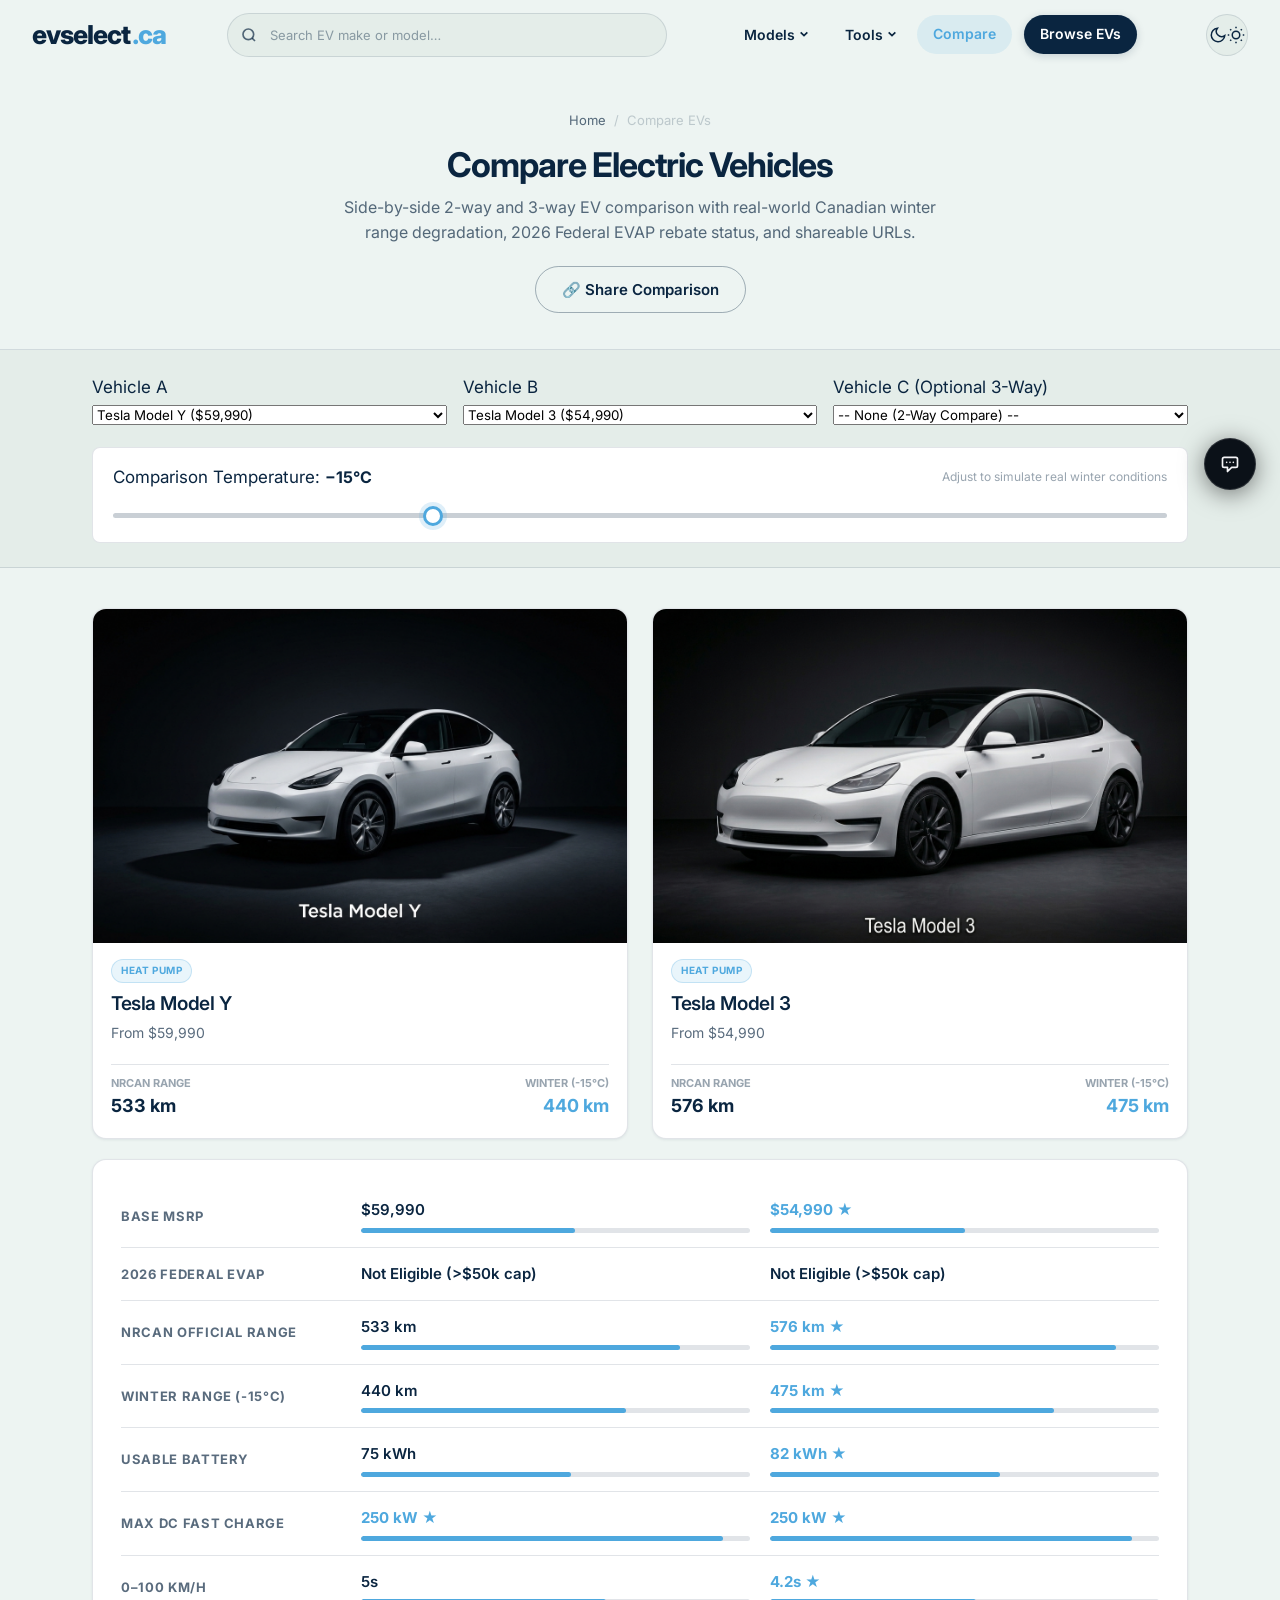
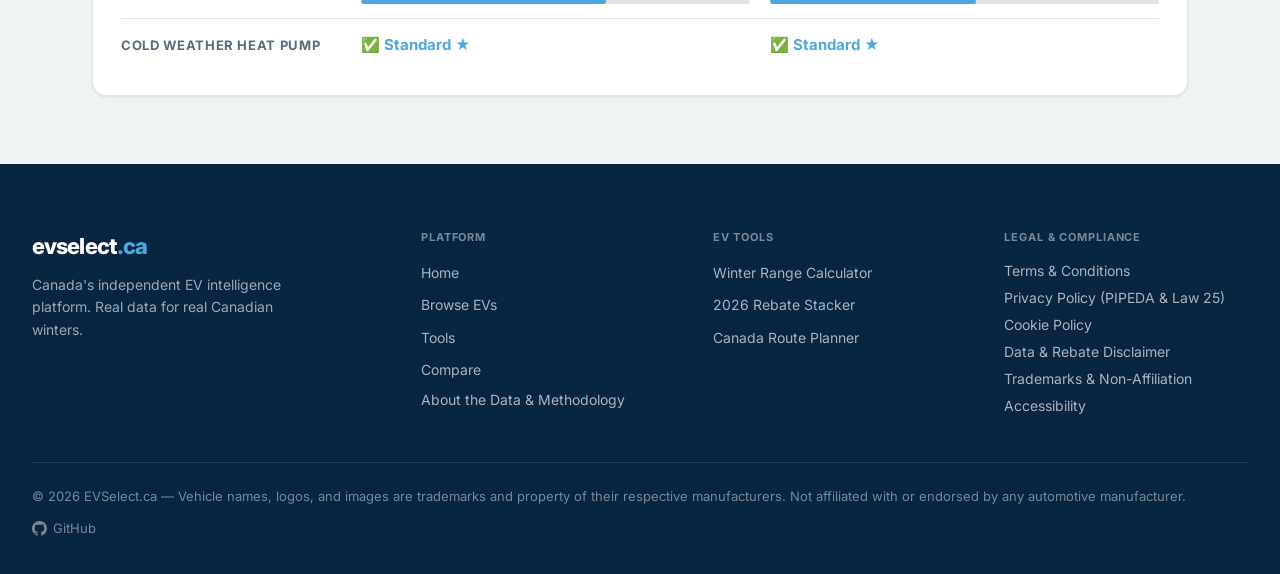
==== commit 911c38cf: "fixed ui and time for user testing" ====
--- a/compare.html
+++ b/compare.html
@@ -468,6 +468,7 @@
 </div>
 
 <script src="shared/data.js"></script>
+<script src="shared/stats-sheet.js"></script>
 <script src="shared/chat.js"></script>
 <script>
 // Theme toggle
--- a/shared/style.css
+++ b/shared/style.css
@@ -241,6 +241,18 @@
   transition:background .15s,color .15s;text-decoration:none;
 }
 .nav-dropdown-item:hover{background:var(--accent-d);color:var(--accent)}
+.nav-dropdown-item-rich{
+  display:flex !important;align-items:center;gap:12px;
+  padding:8px 10px;
+}
+.nav-drop-thumb{
+  width:46px;height:30px;object-fit:cover;border-radius:4px;
+  background:#080C11;flex-shrink:0;image-rendering:smooth;
+}
+.nav-drop-info{display:flex;flex-direction:column;min-width:0}
+.nav-drop-name{font-size:13px;font-weight:600;color:var(--navy);white-space:nowrap;overflow:hidden;text-overflow:ellipsis}
+.nav-dropdown-item-rich:hover .nav-drop-name{color:var(--accent)}
+.nav-drop-meta{font-size:11px;color:var(--fg3);margin-top:1px}
 .nav-dropdown-divider{height:1px;background:var(--border);margin:4px 0}
 .nav-see-all{
   display:block;text-align:center;font-size:12px;font-weight:600;color:var(--accent);
@@ -586,3 +598,343 @@
 .status-tag.paused{background:rgba(234,179,8,0.12);color:#ca8a04;border:1px solid rgba(234,179,8,0.25)}
 .status-tag.phasing_down{background:rgba(249,115,22,0.12);color:#ea580c;border:1px solid rgba(249,115,22,0.25)}
 .status-tag.none{background:var(--navy-lt);color:var(--fg3);border:1px solid var(--border)}
+
+/* ── VEHICLE STATS SHEET MODAL ── */
+.ss-modal{
+  position:fixed;inset:0;z-index:1000;
+  display:flex;align-items:center;justify-content:center;
+  padding:20px;
+}
+.ss-backdrop{
+  position:fixed;inset:0;
+  background:rgba(5,13,24,0.72);
+  backdrop-filter:blur(8px);
+  -webkit-backdrop-filter:blur(8px);
+}
+.ss-box{
+  position:relative;background:var(--card);
+  border:1px solid var(--border);border-radius:var(--r);
+  width:100%;max-width:880px;max-height:92vh;
+  display:flex;flex-direction:column;
+  box-shadow:var(--shadow-lg);overflow:hidden;
+  animation:ssModalIn .25s cubic-bezier(.16,1,.3,1);
+  z-index:2;
+}
+@keyframes ssModalIn{
+  from{opacity:0;transform:scale(0.96) translateY(12px)}
+  to{opacity:1;transform:scale(1) translateY(0)}
+}
+.ss-header{
+  padding:22px 28px 18px;border-bottom:1px solid var(--border);background:var(--bg2);
+}
+.ss-brand-row{
+  display:flex;justify-content:space-between;align-items:center;margin-bottom:6px;
+}
+.ss-close{
+  width:36px;height:36px;border-radius:99px;font-size:24px;line-height:1;
+  display:flex;align-items:center;justify-content:center;color:var(--fg3);
+  cursor:pointer;transition:all .15s;background:var(--bg);border:1px solid var(--border);
+}
+.ss-close:hover{background:var(--border);color:var(--navy);transform:scale(1.05)}
+.ss-title-row{
+  display:flex;justify-content:space-between;align-items:flex-end;gap:16px;flex-wrap:wrap;
+}
+.ss-title{font-size:26px;font-weight:800;color:var(--navy);letter-spacing:-.03em;margin:0}
+.ss-price-wrap{display:flex;gap:16px;margin-top:6px;font-size:14px;flex-wrap:wrap;align-items:center}
+.ss-msrp{font-weight:700;color:var(--navy)}
+.ss-net{color:var(--accent);font-weight:600}
+.ss-badges{display:flex;gap:6px;flex-wrap:wrap}
+
+.ss-body{
+  overflow-y:auto;padding:24px 28px;flex:1;display:flex;flex-direction:column;gap:20px;
+}
+.ss-hero-img-wrap{
+  height:200px;background:#080C11;border-radius:var(--r-sm);
+  overflow:hidden;position:relative;display:flex;align-items:center;justify-content:center;
+  border:1px solid var(--border);
+}
+.ss-hero-img{
+  height:100%;width:auto;max-width:100%;object-fit:contain;image-rendering:smooth;
+  transition:transform .3s ease;
+}
+.ss-hero-overlay{
+  position:absolute;bottom:10px;right:14px;
+  background:rgba(0,0,0,0.65);backdrop-filter:blur(4px);
+  padding:4px 10px;border-radius:99px;
+}
+.ss-hero-caption{font-size:11px;font-weight:600;color:#FFFFFF}
+
+.ss-specs-grid{display:grid;grid-template-columns:repeat(2, 1fr);gap:16px}
+@media(max-width:700px){.ss-specs-grid{grid-template-columns:1fr}}
+
+.ss-spec-card{
+  background:var(--bg2);border:1px solid var(--border);border-radius:var(--r-sm);padding:16px 18px;
+}
+.ss-card-hd{
+  display:flex;align-items:center;gap:8px;margin-bottom:12px;padding-bottom:8px;
+  border-bottom:1px solid var(--border);
+}
+.ss-card-hd h4{font-size:14px;font-weight:700;color:var(--navy);margin:0;letter-spacing:-.01em}
+.ss-card-icon{font-size:16px}
+.ss-stat-list{display:flex;flex-direction:column;gap:9px}
+.ss-stat-item{display:flex;justify-content:space-between;align-items:center;font-size:13px;gap:8px}
+.ss-k{color:var(--fg3);font-weight:500}
+.ss-v{color:var(--navy);font-weight:600;text-align:right}
+.ss-v.highlight{color:var(--navy);font-weight:700}
+.ss-v.winter-accent{color:var(--accent);font-weight:700}
+
+.ss-footer{
+  padding:16px 28px;border-top:1px solid var(--border);background:var(--bg2);
+  display:flex;justify-content:space-between;align-items:center;gap:14px;flex-wrap:wrap;
+}
+.ss-ft-left{display:flex;gap:10px;flex-wrap:wrap}
+.ss-tool-btn{font-size:12px;padding:8px 14px;border-radius:99px}
+.ss-compare-cta{
+  font-size:14px;font-weight:700;padding:12px 26px;border-radius:99px;
+  background:#0A2540;color:#FFFFFF !important;box-shadow:0 2px 10px rgba(10,37,64,0.25);
+  transition:all .15s;border:none;cursor:pointer;
+}
+.ss-compare-cta:hover{transform:scale(1.02);background:#0E3259}
+
+/* ── REDESIGNED SPLIT TOOLS SWITCHER & PANES ── */
+.tool-tabs-bar{
+  display:flex;gap:8px;justify-content:center;background:var(--card);
+  padding:6px;border-radius:99px;border:1.5px solid var(--border);
+  max-width:780px;margin:28px auto 0;box-shadow:var(--shadow-sm);
+}
+.tool-tab-btn{
+  flex:1;display:flex;align-items:center;justify-content:center;gap:10px;
+  padding:12px 18px;border-radius:99px;border:none;background:transparent;
+  color:var(--fg2);cursor:pointer;transition:all .2s;
+  text-decoration:none;font-family:inherit;
+}
+.tool-tab-btn:hover{color:var(--navy);background:var(--bg2)}
+.tool-tab-btn.active{
+  color:#FFFFFF;background:#0A2540;box-shadow:0 2px 8px rgba(10,37,64,0.25);
+}
+.tool-tab-icon{font-size:18px;line-height:1}
+.tool-tab-text{display:flex;flex-direction:column;align-items:flex-start;text-align:left}
+.tool-tab-name{font-size:13px;font-weight:700;line-height:1.2}
+.tool-tab-desc{font-size:11px;opacity:.75;line-height:1.2;margin-top:2px}
+@media(max-width:720px){
+  .tool-tabs-bar{flex-direction:column;border-radius:var(--r);padding:10px}
+  .tool-tab-btn{border-radius:var(--r-sm);justify-content:flex-start}
+}
+
+.tool-pane{
+  display:none;
+}
+.tool-pane.active{
+  display:block;
+  animation:fadeToolIn .25s ease-out;
+}
+@keyframes fadeToolIn{
+  from{opacity:0;transform:translateY(8px)}
+  to{opacity:1;transform:translateY(0)}
+}
+
+/* Tool presets and visual gauges */
+.preset-pills-row{display:flex;gap:8px;margin-top:10px;flex-wrap:wrap}
+.preset-pill{
+  font-size:12px;font-weight:600;padding:6px 12px;border-radius:99px;
+  border:1px solid var(--border);background:var(--bg2);color:var(--fg2);
+  cursor:pointer;transition:all .15s;
+}
+.preset-pill:hover,.preset-pill.active{
+  border-color:var(--accent);color:var(--navy);background:var(--accent-d);
+}
+
+.retention-bar-wrap{margin-top:20px;padding-top:16px;border-top:1px solid var(--border)}
+.retention-label-row{display:flex;justify-content:space-between;font-size:12px;font-weight:700;margin-bottom:6px}
+.retention-track{
+  height:10px;background:var(--border);border-radius:99px;overflow:hidden;
+}
+.retention-fill{
+  height:100%;border-radius:99px;transition:width .4s cubic-bezier(.16,1,.3,1),background .4s;
+}
+
+/* Route Cards Grid */
+.route-cards-grid{
+  display:grid;grid-template-columns:repeat(2, 1fr);gap:10px;margin-top:16px;
+}
+@media(max-width:640px){.route-cards-grid{grid-template-columns:1fr}}
+.route-card-btn{
+  display:flex;flex-direction:column;align-items:flex-start;text-align:left;
+  padding:12px 14px;border-radius:var(--r-sm);border:1.5px solid var(--border);
+  background:var(--card);cursor:pointer;transition:all .15s;
+}
+.route-card-btn:hover{
+  border-color:var(--border2);background:var(--bg2);transform:translateY(-1px);
+}
+.route-card-btn.active{
+  border-color:var(--accent);background:var(--accent-d);box-shadow:0 0 0 1.5px var(--accent);
+}
+.route-card-tag{font-size:10px;font-weight:700;color:var(--accent);text-transform:uppercase;margin-bottom:2px}
+.route-card-title{font-size:13px;font-weight:700;color:var(--navy)}
+.route-card-sub{font-size:11px;color:var(--fg3);margin-top:2px}
+
+/* Index 3-Column Tool Cards Grid */
+.tools-teasers-grid{
+  display:grid;grid-template-columns:repeat(3, 1fr);gap:24px;max-width:1160px;margin:0 auto;
+}
+@media(max-width:960px){.tools-teasers-grid{grid-template-columns:1fr}}
+.tt-box{
+  display:flex;flex-direction:column;justify-content:space-between;
+  background:var(--card);border:1.5px solid var(--border);border-radius:var(--r);
+  padding:28px 24px;transition:all .25s ease;text-decoration:none;
+  position:relative;overflow:hidden;
+}
+.tt-box:hover{
+  transform:translateY(-4px);border-color:var(--accent);box-shadow:var(--shadow-md);background:var(--bg2);
+}
+.tt-box-top{display:flex;flex-direction:column;gap:14px}
+.tt-box-badge{
+  font-size:11px;font-weight:700;color:var(--accent);background:var(--accent-d);
+  padding:4px 10px;border-radius:99px;align-self:flex-start;border:1px solid var(--accent-g);
+}
+.tt-box-icon{
+  width:48px;height:48px;border-radius:var(--r-sm);
+  background:var(--navy-lt);color:var(--navy);display:flex;align-items:center;justify-content:center;
+  font-size:22px;
+}
+.tt-box-title{font-size:18px;font-weight:700;color:var(--navy);letter-spacing:-.02em}
+.tt-box-desc{font-size:14px;color:var(--fg2);line-height:1.5}
+.tt-box-bottom{
+  margin-top:24px;padding-top:16px;border-top:1px solid var(--border);
+  display:flex;align-items:center;justify-content:space-between;
+  font-size:13px;font-weight:700;color:var(--navy);
+}
+.tt-box:hover .tt-box-bottom{color:var(--accent)}
+
+/* ── OVERHAULED CLEAN TOOLS LAYOUT & VISUAL HIERARCHY ── */
+.tool-inner{
+  display:grid;
+  grid-template-columns:1fr 1.15fr;
+  gap:44px;
+  align-items:start;
+  max-width:1160px;
+  margin:0 auto;
+  padding:16px 0 48px;
+}
+@media(max-width:920px){
+  .tool-inner{grid-template-columns:1fr;gap:32px}
+}
+.tool-controls{display:flex;flex-direction:column;gap:20px}
+.tool-header-block{margin-bottom:4px}
+.tool-title{font-size:24px;font-weight:700;color:var(--navy);letter-spacing:-.025em;margin-bottom:6px}
+.tool-sub{font-size:14px;color:var(--fg2);line-height:1.55}
+
+.tool-input-card{
+  background:var(--card);border:1px solid var(--border);border-radius:var(--r);
+  padding:20px 22px;box-shadow:var(--shadow-sm);
+}
+.tool-input-label{
+  font-size:11px;font-weight:700;letter-spacing:.07em;text-transform:uppercase;color:var(--fg2);
+  display:block;margin-bottom:10px;
+}
+.tool-select{
+  width:100%;height:44px;background:var(--bg2);border:1.5px solid var(--border);
+  border-radius:var(--r-sm);padding:0 14px;font-size:14px;font-weight:500;
+  color:var(--fg);outline:none;transition:border-color .2s;cursor:pointer;
+}
+.tool-select:focus{border-color:var(--accent)}
+
+/* Vehicle preview chip inside tools */
+.tool-veh-chip{
+  display:flex;align-items:center;gap:12px;margin-top:12px;
+  padding:10px 12px;background:var(--bg2);border:1px solid var(--border);
+  border-radius:var(--r-sm);
+}
+.tool-veh-thumb{
+  width:56px;height:36px;object-fit:cover;border-radius:6px;
+  background:#080C11;flex-shrink:0;image-rendering:smooth;
+}
+.tool-veh-meta{display:flex;flex-direction:column;min-width:0}
+.tool-veh-name{font-size:13px;font-weight:700;color:var(--navy);white-space:nowrap;overflow:hidden;text-overflow:ellipsis}
+.tool-veh-sub{font-size:11px;color:var(--fg3);margin-top:1px}
+
+/* Temperature Presets */
+.tool-temp-header{display:flex;justify-content:space-between;align-items:center;margin-bottom:12px}
+.tool-temp-badge{font-size:26px;font-weight:800;color:var(--navy);letter-spacing:-.02em}
+.tool-temp-presets{display:grid;grid-template-columns:repeat(3, 1fr);gap:10px}
+.temp-btn{
+  display:flex;flex-direction:column;align-items:center;padding:12px 8px;
+  border-radius:var(--r-sm);border:1.5px solid var(--border);background:var(--bg2);
+  cursor:pointer;transition:all .15s;text-align:center;
+}
+.temp-btn:hover{border-color:var(--border2);transform:translateY(-1px)}
+.temp-btn.active{border-color:var(--accent);background:var(--accent-d);box-shadow:0 0 0 1.5px var(--accent)}
+.temp-icon{font-size:18px;margin-bottom:4px}
+.temp-name{font-size:13px;font-weight:700;color:var(--navy)}
+.temp-desc{font-size:10px;color:var(--fg3);margin-top:2px}
+
+/* Province and Route Grids */
+.tool-prov-grid{display:flex;gap:6px;flex-wrap:wrap}
+.tool-route-list{display:flex;flex-direction:column;gap:8px}
+.route-btn{
+  display:flex;justify-content:space-between;align-items:center;
+  padding:12px 14px;border-radius:var(--r-sm);border:1.5px solid var(--border);
+  background:var(--bg2);cursor:pointer;transition:all .15s;text-align:left;width:100%;
+}
+.route-btn:hover{border-color:var(--border2);background:var(--card)}
+.route-btn.active{border-color:var(--accent);background:var(--accent-d);box-shadow:0 0 0 1.5px var(--accent)}
+.route-btn-title{font-size:13px;font-weight:700;color:var(--navy)}
+.route-btn-meta{font-size:11px;color:var(--fg3)}
+
+/* Hero Result Card */
+.tool-hero-card{
+  background:var(--card);border:1.5px solid var(--border);border-radius:var(--r);
+  padding:32px;box-shadow:var(--shadow-md);position:relative;
+}
+.tool-card-tag{
+  font-size:11px;font-weight:700;letter-spacing:.08em;text-transform:uppercase;color:var(--fg3);
+  margin-bottom:12px;
+}
+.tool-hero-stat{margin-bottom:24px}
+.tool-hero-val{
+  font-size:clamp(40px, 5vw, 54px);font-weight:800;color:var(--accent);
+  letter-spacing:-.04em;line-height:1;margin-bottom:8px;
+}
+.tool-hero-val.green{color:#10b981}
+.tool-hero-baseline{font-size:14px;color:var(--fg2)}
+.tool-hero-sub{font-size:17px;font-weight:700;color:var(--navy);margin-top:4px}
+.tool-bar-section{margin-top:20px;padding-top:16px;border-top:1px solid var(--border)}
+.tool-bar-meta{display:flex;justify-content:space-between;font-size:12px;color:var(--fg2);margin-bottom:8px}
+.tool-bar-track{height:8px;background:var(--border);border-radius:99px;overflow:hidden}
+.tool-bar-fill{height:100%;background:var(--accent);border-radius:99px;transition:width .4s}
+.tool-status-pills{display:flex;gap:10px;margin-top:20px;flex-wrap:wrap}
+.tool-pill{
+  display:inline-flex;align-items:center;gap:6px;font-size:12px;font-weight:600;
+  padding:6px 12px;border-radius:99px;background:var(--bg2);border:1px solid var(--border);
+  color:var(--fg2);
+}
+.tool-pill-icon{color:#10b981;font-weight:800}
+.tool-stack-list{display:flex;flex-direction:column;gap:10px;margin:20px 0}
+.tool-stack-row{
+  display:flex;justify-content:space-between;align-items:center;
+  padding:12px 14px;background:var(--bg2);border:1px solid var(--border);border-radius:var(--r-sm);
+}
+.tool-stack-title{font-size:13px;font-weight:700;color:var(--navy);display:block}
+.tool-stack-desc{font-size:11px;color:var(--fg3)}
+.tool-stack-val{font-size:16px;font-weight:800;color:var(--navy)}
+.tool-metrics-row{
+  display:grid;grid-template-columns:repeat(3, 1fr);gap:12px;margin:20px 0;
+}
+.tool-metric-box{
+  background:var(--bg2);border:1px solid var(--border);border-radius:var(--r-sm);
+  padding:14px 10px;text-align:center;
+}
+.tool-metric-val{font-size:20px;font-weight:800;color:var(--navy);display:block}
+.tool-metric-label{font-size:11px;color:var(--fg3);margin-top:2px;display:block}
+.tool-cta-row{
+  margin-top:28px;padding-top:20px;border-top:1px solid var(--border);
+  display:flex;gap:12px;align-items:center;
+}
+
+/* Spotlight banner for vehicles.html */
+.spotlight-banner{
+  background:var(--accent-d);border:1.5px solid var(--accent-g);border-radius:var(--r-sm);
+  padding:12px 18px;margin-bottom:24px;display:flex;align-items:center;justify-content:space-between;
+  gap:12px;flex-wrap:wrap;font-size:14px;color:var(--navy);
+}
+
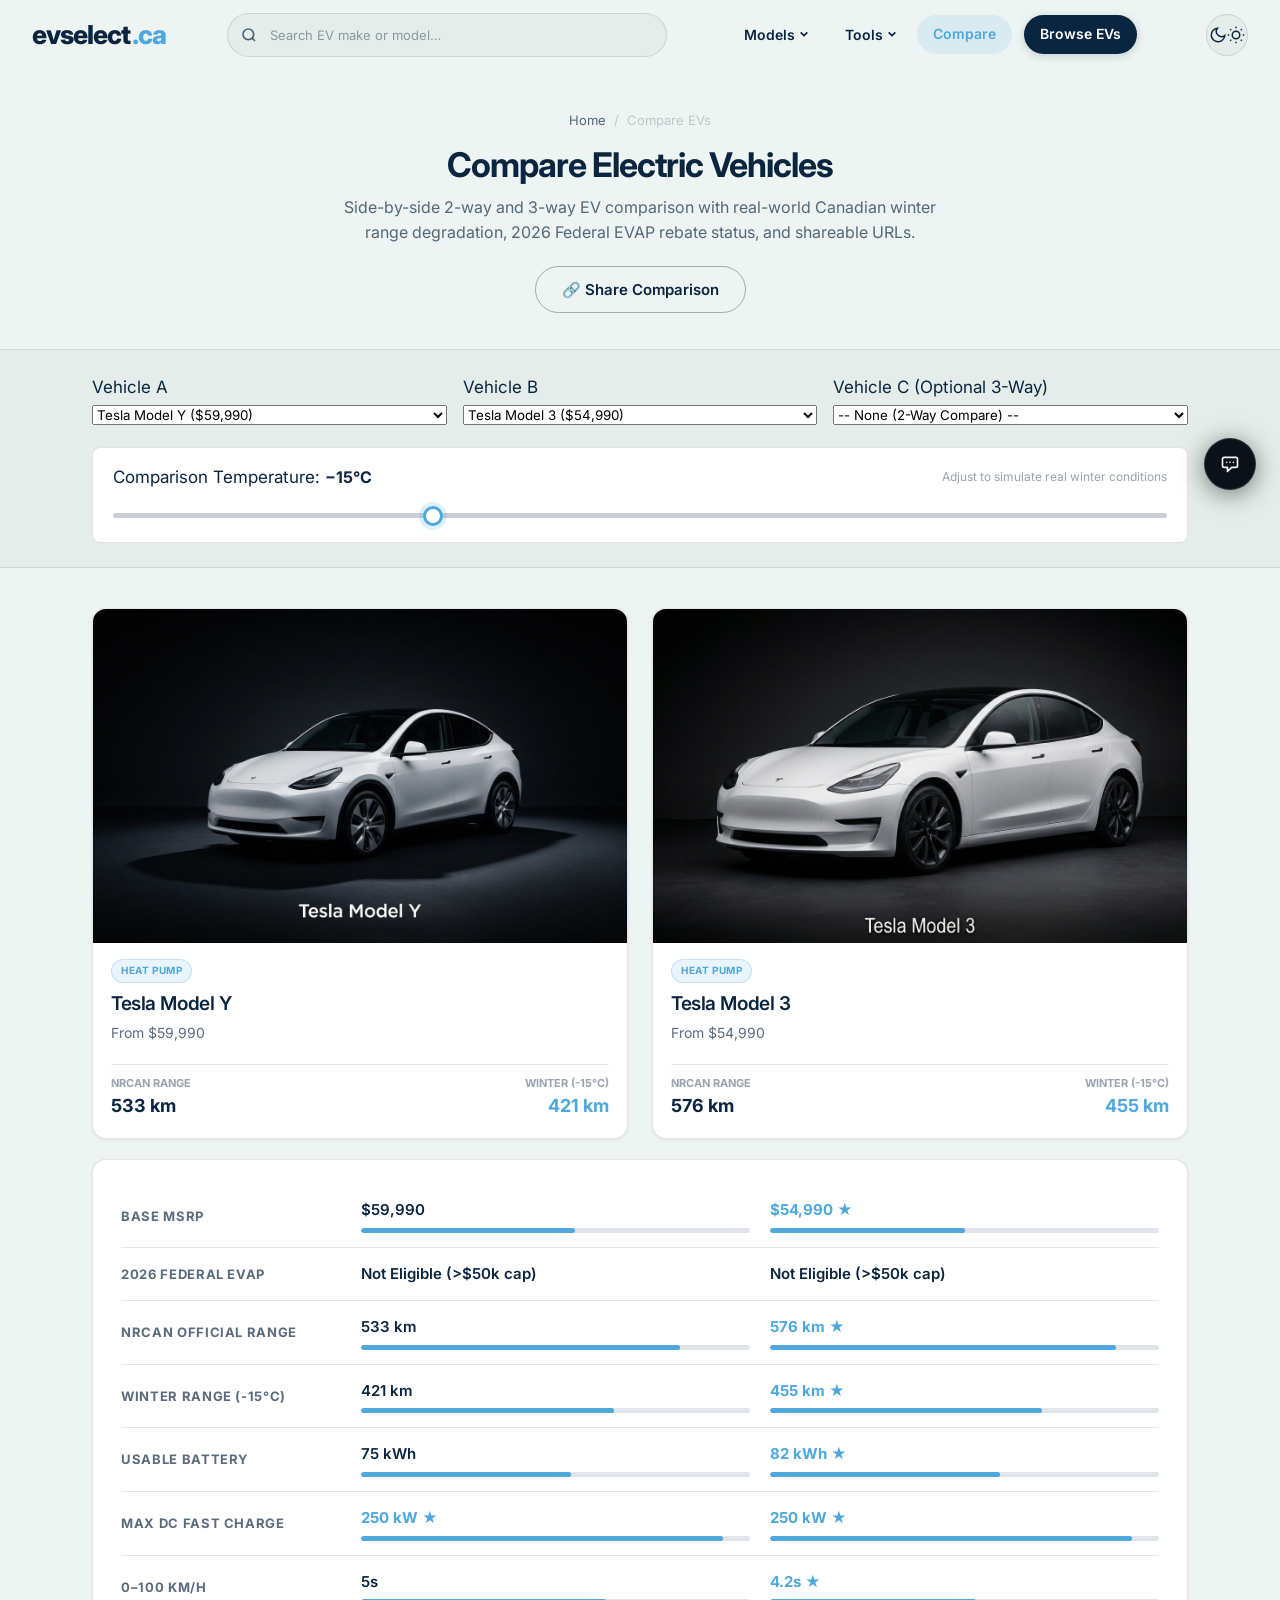
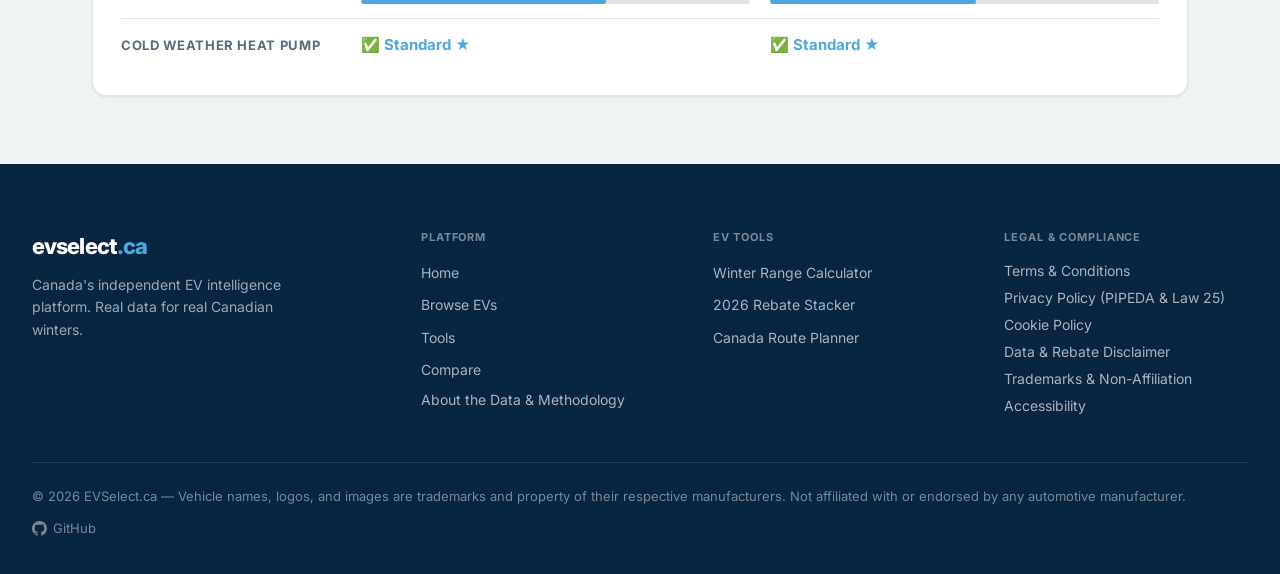
==== commit 946a57d5: "Final commit sep 28" ====
--- a/compare.html
+++ b/compare.html
@@ -239,7 +239,7 @@
 }
 
 function renderCard(v, cardEl) {
-  var wr = EVS.winterRange(v.range, curTemp);
+  var wr = EVS.winterRange(v.range, curTemp, v.hp);
   var badges = [];
   if (v.evap_eligible) badges.push('<span class="badge badge-g">EVAP $5k</span>');
   if (v.hp) badges.push('<span class="badge badge-b">Heat Pump</span>');
@@ -265,7 +265,7 @@
     { label: 'Base MSRP', key: 'msrp', fmt: function(v){ return '$' + v.msrp.toLocaleString('en-CA'); }, better: 'min', barMax: 110000 },
     { label: '2026 Federal EVAP', key: 'rebate', fmt: function(v){ return v.evap_eligible ? '$5,000 (Eligible)' : 'Not Eligible (>$50k cap)'; }, better: 'max', barMax: 5000 },
     { label: 'NRCan Official Range', key: 'range', fmt: function(v){ return v.range + ' km'; }, better: 'max', barMax: 650 },
-    { label: 'Winter Range (' + (curTemp > 0 ? '+' : '') + curTemp + '°C)', key: 'wRange', fmt: function(v){ return EVS.winterRange(v.range, curTemp) + ' km'; }, better: 'max', barMax: 650 },
+    { label: 'Winter Range (' + (curTemp > 0 ? '+' : '') + curTemp + '°C)', key: 'wRange', fmt: function(v){ return EVS.winterRange(v.range, curTemp, v.hp) + ' km'; }, better: 'max', barMax: 650 },
     { label: 'Usable Battery', key: 'battery', fmt: function(v){ return v.battery + ' kWh'; }, better: 'max', barMax: 140 },
     { label: 'Max DC Fast Charge', key: 'dc', fmt: function(v){ return v.dc + ' kW'; }, better: 'max', barMax: 270 },
     { label: '0–100 km/h', key: 'acc', fmt: function(v){ return v.acc ? v.acc + 's' : 'N/A'; }, better: 'min', barMax: 8 },
@@ -275,7 +275,7 @@
   var html = rows.map(function(r) {
     // Find best value
     var vals = vList.map(function(v) {
-      if (r.key === 'wRange') return EVS.winterRange(v.range, curTemp);
+      if (r.key === 'wRange') return EVS.winterRange(v.range, curTemp, v.hp);
       return v[r.key];
     });
 
@@ -287,7 +287,7 @@
     }
 
     var cells = vList.map(function(v) {
-      var numVal = r.key === 'wRange' ? EVS.winterRange(v.range, curTemp) : v[r.key];
+      var numVal = r.key === 'wRange' ? EVS.winterRange(v.range, curTemp, v.hp) : v[r.key];
       var isBest = false;
       if (r.better === 'max' && numVal === bestVal && numVal > 0) isBest = true;
       if (r.better === 'min' && numVal === bestVal && numVal > 0) isBest = true;
@@ -517,7 +517,7 @@
     title:'About the Data & Methodology',
     body:'<p style="color:var(--fg3);font-size:13px;margin-bottom:16px">Independent Canadian EV Intelligence &bull; Last updated September 2026</p>' +
       '<h3>1. Official Base Range Data</h3><p>All rated range figures reflect official <strong>Natural Resources Canada (NRCan)</strong> ratings for standard Canadian-market trims under the federal 5-cycle testing protocol.</p>' +
-      '<h3>2. Thermal Degradation Model</h3><p>Standard spec sheets reflect test temperatures near 20&deg;C. EVSelect uses an empirical thermal loss curve: <strong>0% loss at 0&deg;C, scaling linearly to 35% loss at &minus;30&deg;C</strong>. This reflects real-world Canadian fleet data accounting for resistive/heat-pump cabin heating draw and electrolyte viscosity in lithium-ion cells.</p>' +
+      '<h3>2. Thermal Degradation Model</h3><p>EVSelect uses a <strong>hardware-aware piecewise thermal model</strong> that accounts for both ambient temperature and cabin heating architecture. Degradation begins below 20°C with distinct curves for <strong>heat-pump-equipped EVs</strong> (e.g. IONIQ 5/6, Tesla, BMW i4) versus <strong>resistive PTC heaters</strong> (e.g. Bolt EV, Nissan LEAF). Key calibration benchmarks: <strong>7% vs 12% loss at 0°C</strong>, <strong>21% vs 24% at −15°C</strong>, converging near 35–38% at −30°C with a hard cap below −30°C. This models real-world lithium-ion electrolyte viscosity, regenerative braking limits, and differential heating draw sourced from Canadian fleet telemetry.</p>' +
       '<h3>3. 2026 Rebate Rules (EVAP &amp; Provincial)</h3><p>Federal iZEV funding ran out on January 12, 2025. It was superseded on February 16, 2026 by the <strong>Electric Vehicle Affordability Program (EVAP)</strong> administered by Transport Canada. We verify all federal and provincial program criteria on a monthly refresh cadence directly against official ministry and utility documentation.</p>' +
       '<h3>4. Editorial Independence</h3><p>EVSelect.ca is an independent public interest platform. We do not receive sponsorship, kickbacks, or affiliate commissions from any vehicle manufacturer or dealership.</p>'
   },
--- a/shared/style.css
+++ b/shared/style.css
@@ -938,3 +938,65 @@
   gap:12px;flex-wrap:wrap;font-size:14px;color:var(--navy);
 }
 
+/* ── ROUTE TIMELINE (tools.html #routeTimeline) ── */
+.timeline{
+  display:flex;
+  flex-direction:column;
+  position:relative;
+  padding-left:24px;
+}
+.timeline::before{
+  content:'';
+  position:absolute;
+  left:5px;
+  top:6px;
+  bottom:6px;
+  width:2px;
+  background:var(--border);
+  border-radius:2px;
+}
+.timeline-stop{
+  display:flex;
+  align-items:flex-start;
+  position:relative;
+  margin-bottom:16px;
+  gap:10px;
+}
+.timeline-stop:last-child{
+  margin-bottom:0;
+}
+.tl-dot{
+  flex-shrink:0;
+  width:12px;
+  height:12px;
+  border-radius:50%;
+  background:var(--card);
+  border:2px solid var(--navy);
+  margin-top:2px;
+  position:absolute;
+  left:-19px;
+  top:2px;
+  transition:border-color .2s;
+}
+.tl-dot.stop{
+  background:var(--accent);
+  border-color:var(--accent);
+  box-shadow:0 0 0 3px var(--accent-d);
+}
+.tl-body{
+  display:flex;
+  flex-direction:column;
+  gap:2px;
+}
+.tl-title{
+  font-size:13px;
+  font-weight:700;
+  color:var(--navy);
+  line-height:1.35;
+}
+.tl-label{
+  font-size:11px;
+  color:var(--fg3);
+  line-height:1.4;
+}
+
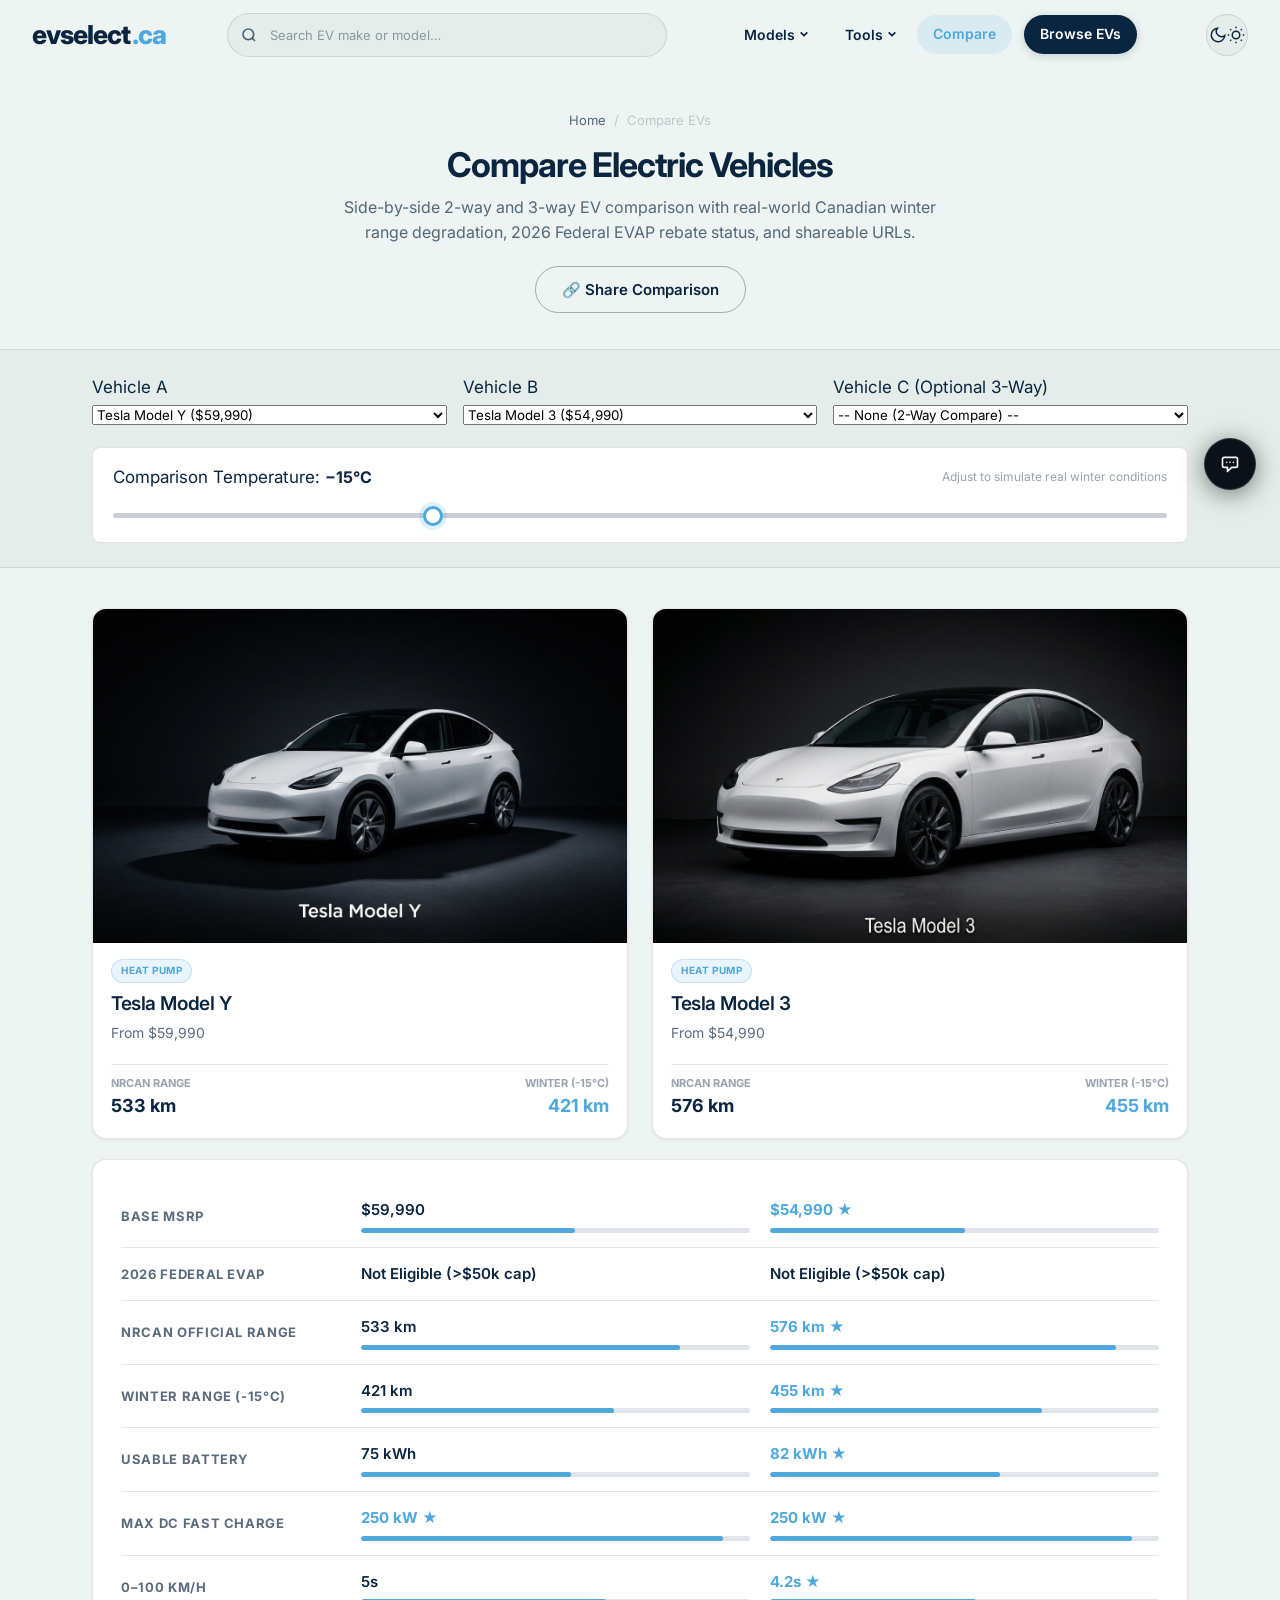
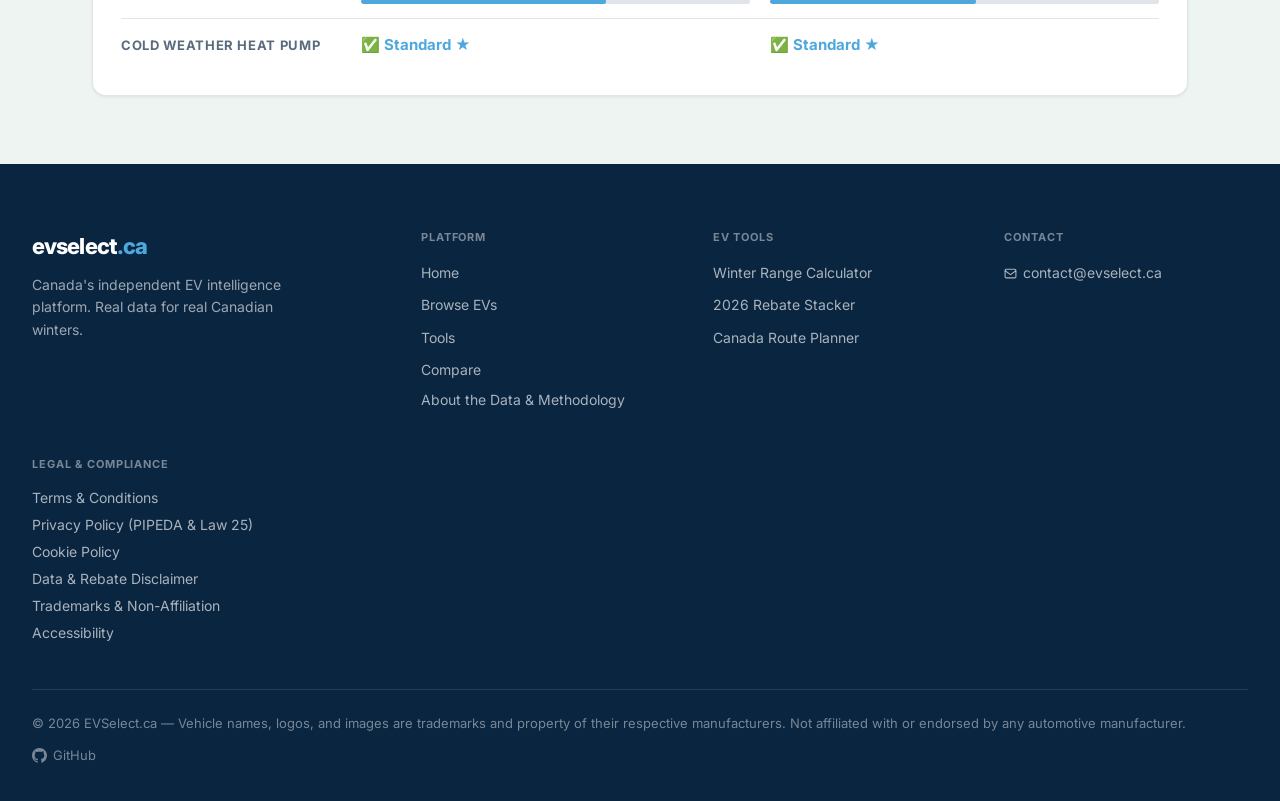
==== commit 2f68a2cd: "added contact email" ====
--- a/compare.html
+++ b/compare.html
@@ -429,6 +429,15 @@
           <a href="tools.html#winter">Winter Range Calculator</a>
           <a href="tools.html#rebate">2026 Rebate Stacker</a>
           <a href="tools.html#route">Canada Route Planner</a>
+        </div>
+      </div>
+      <div>
+        <div class="footer-col-title">Contact</div>
+        <div class="footer-links">
+          <a href="mailto:contact@evselect.ca" style="display:flex;align-items:center;gap:6px">
+            <svg width="13" height="13" viewBox="0 0 24 24" fill="none" stroke="currentColor" stroke-width="2" aria-hidden="true"><rect x="2" y="4" width="20" height="16" rx="2"/><path d="m2 7 10 7 10-7"/></svg>
+            contact@evselect.ca
+          </a>
         </div>
       </div>
       <div>
